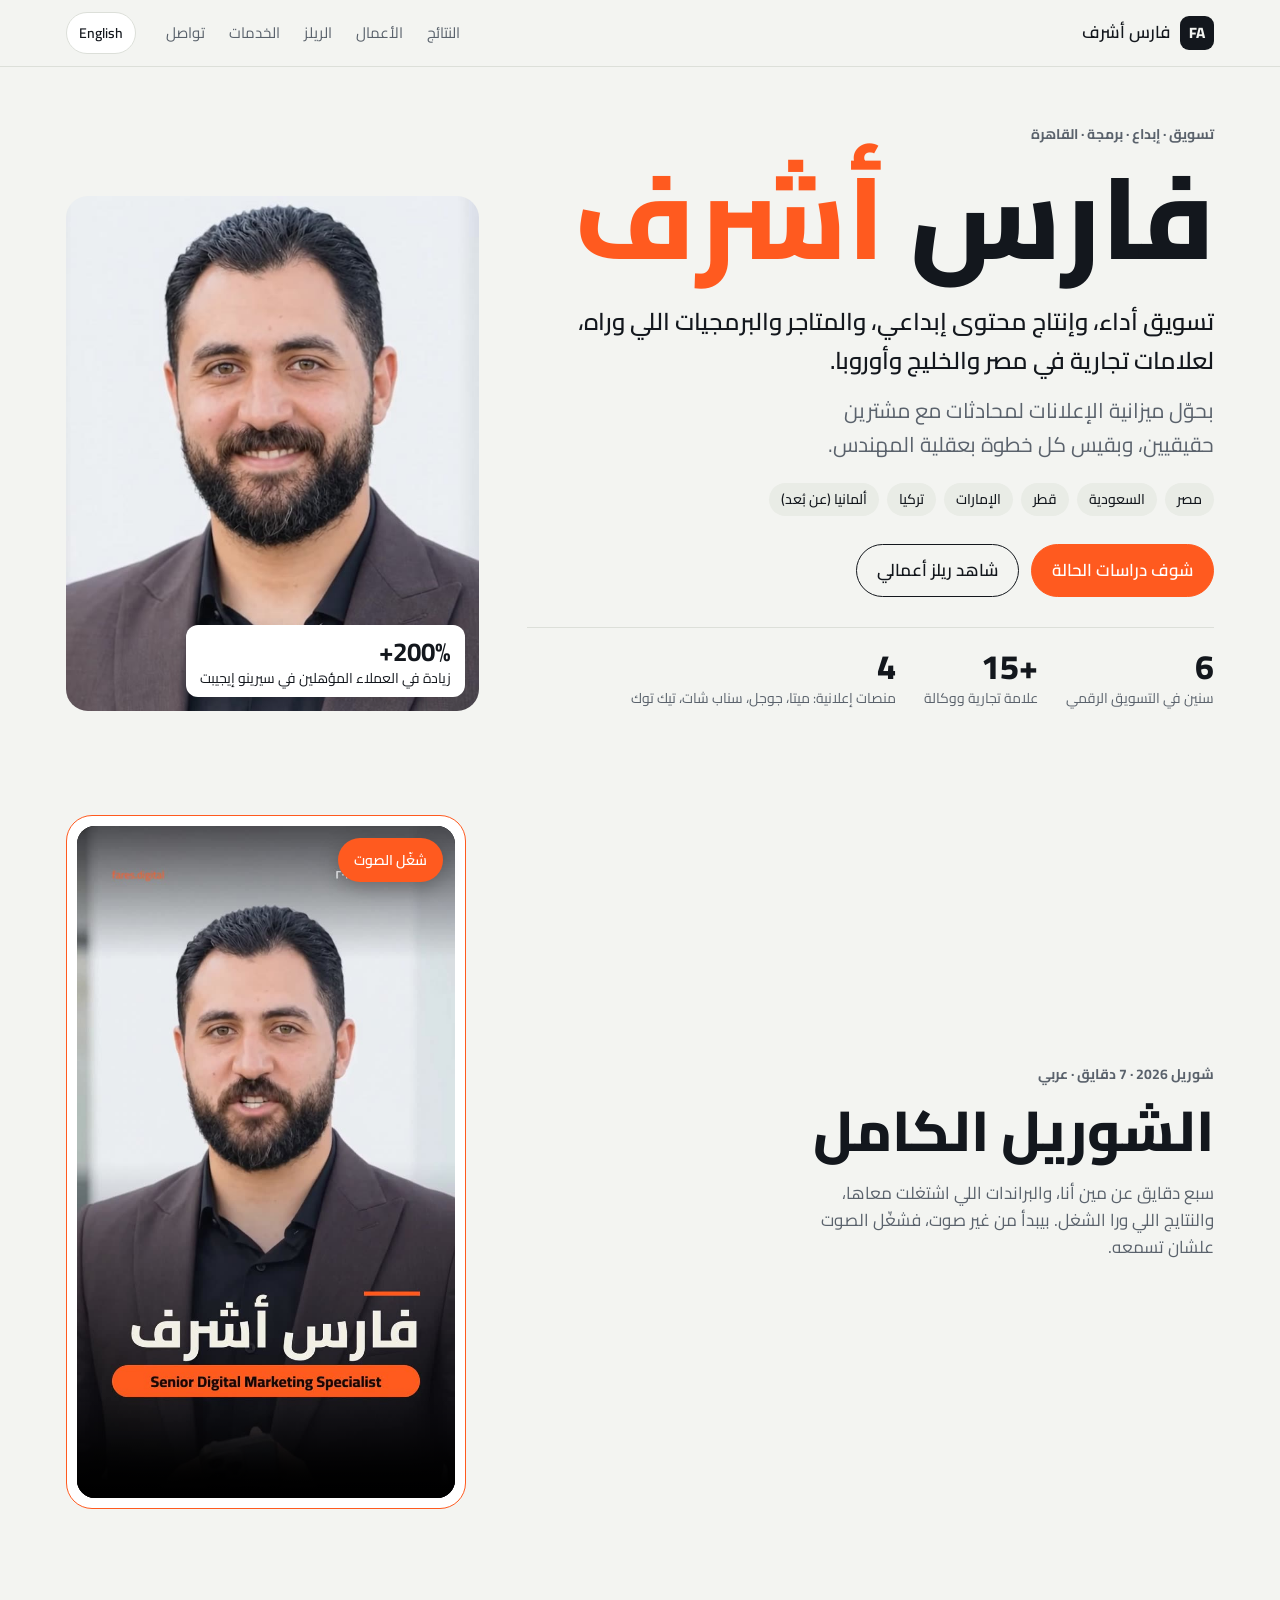
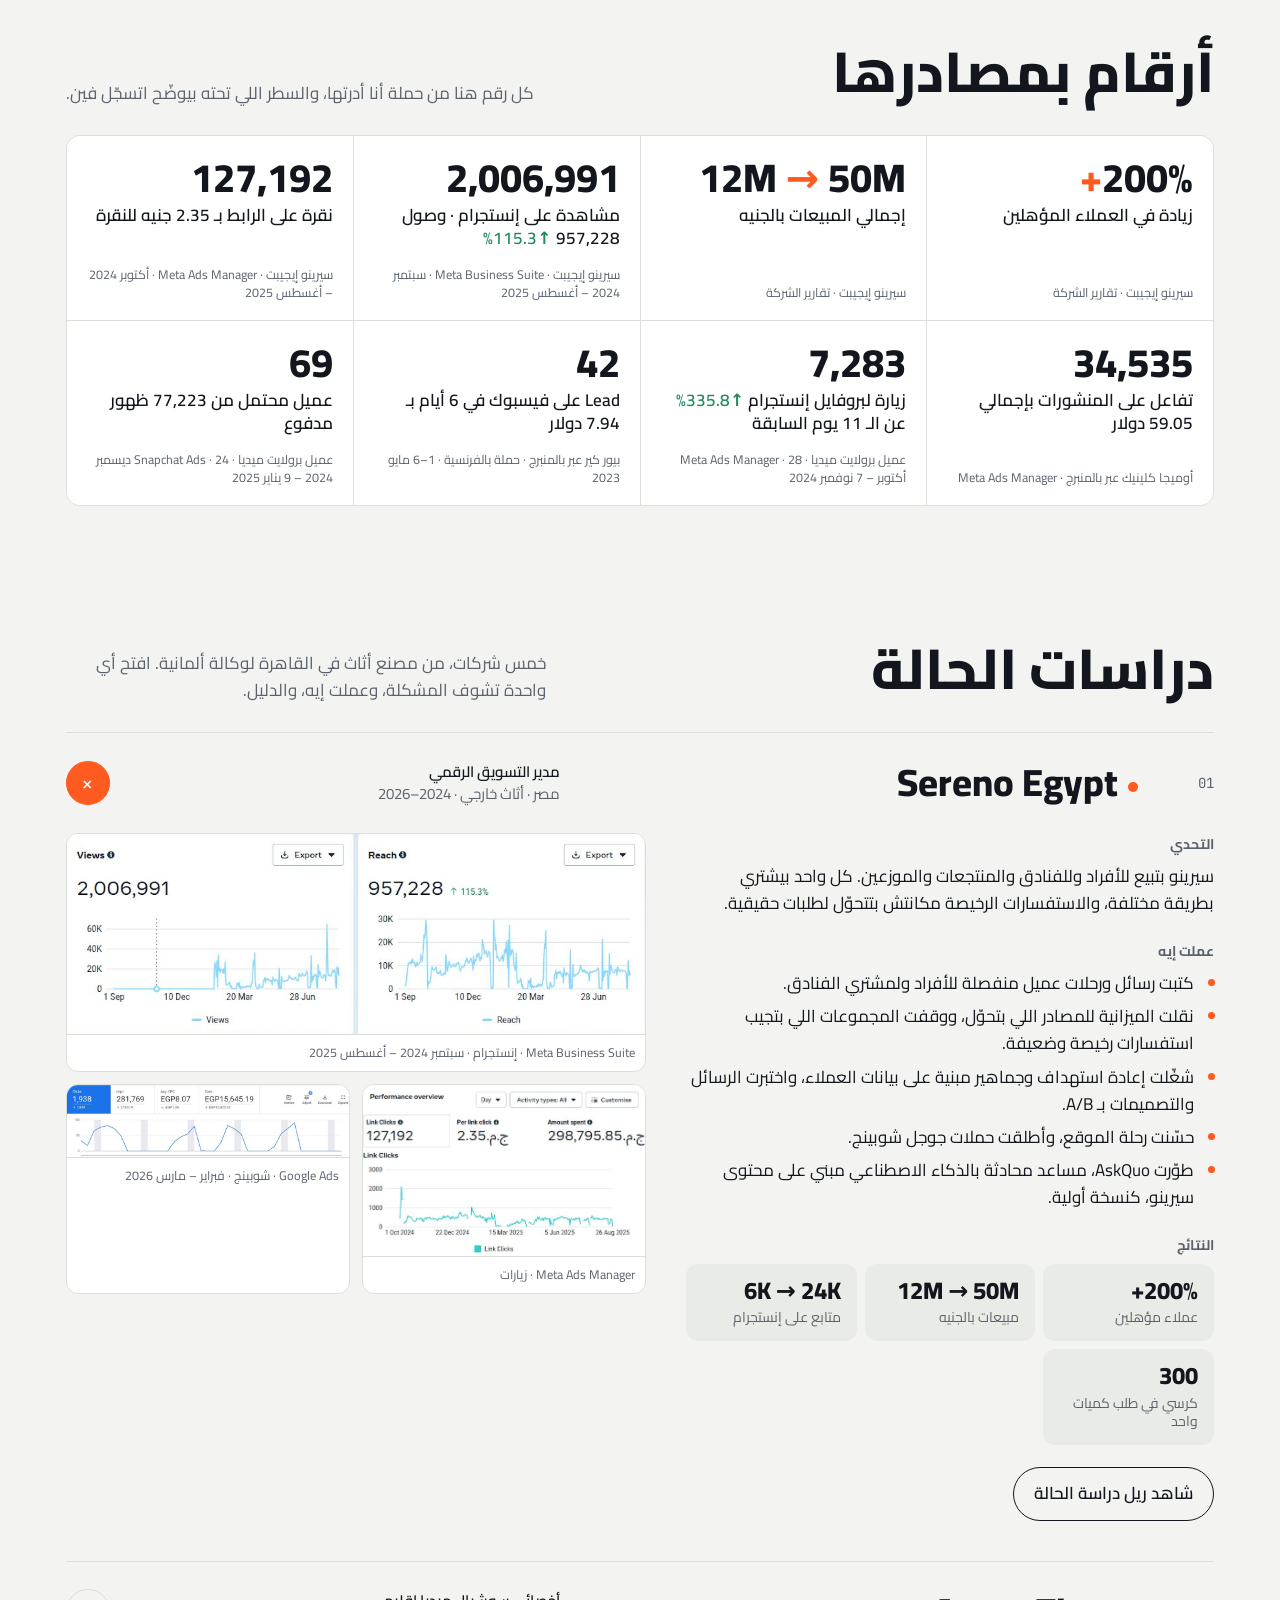
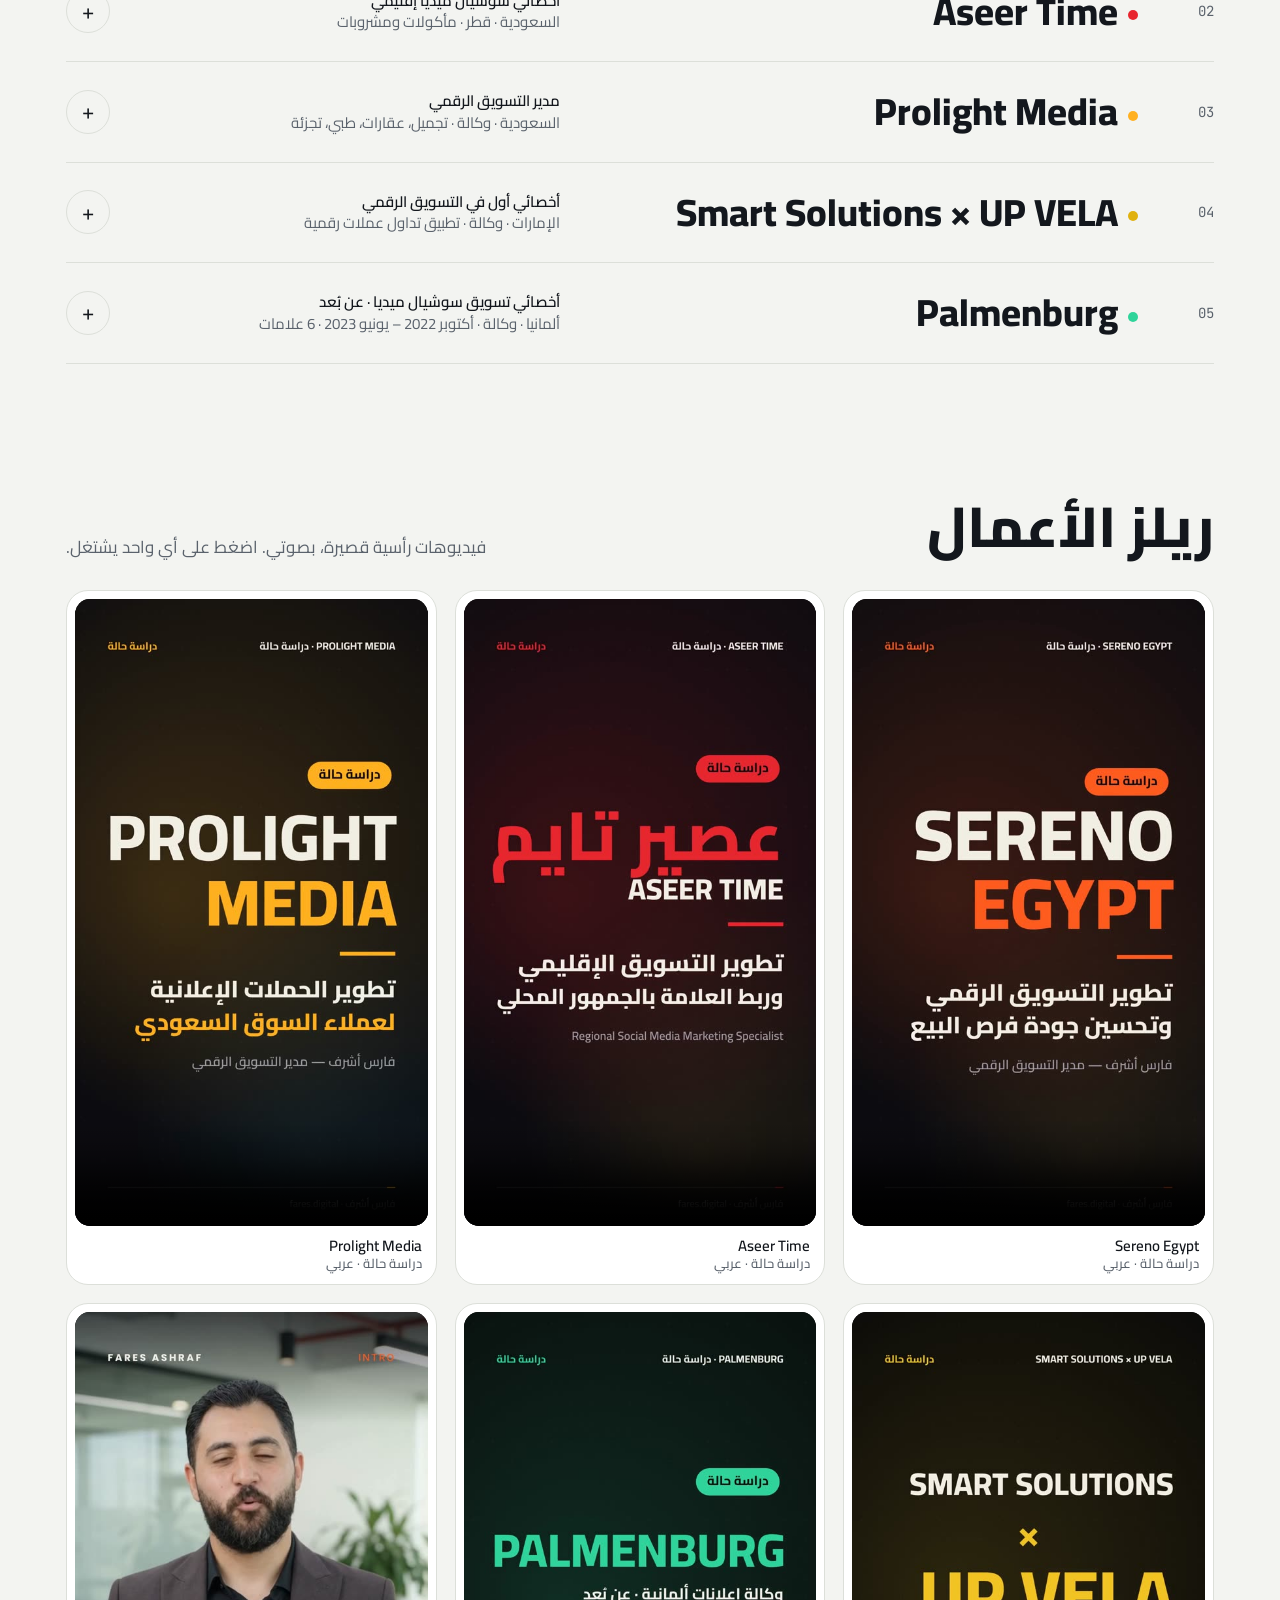
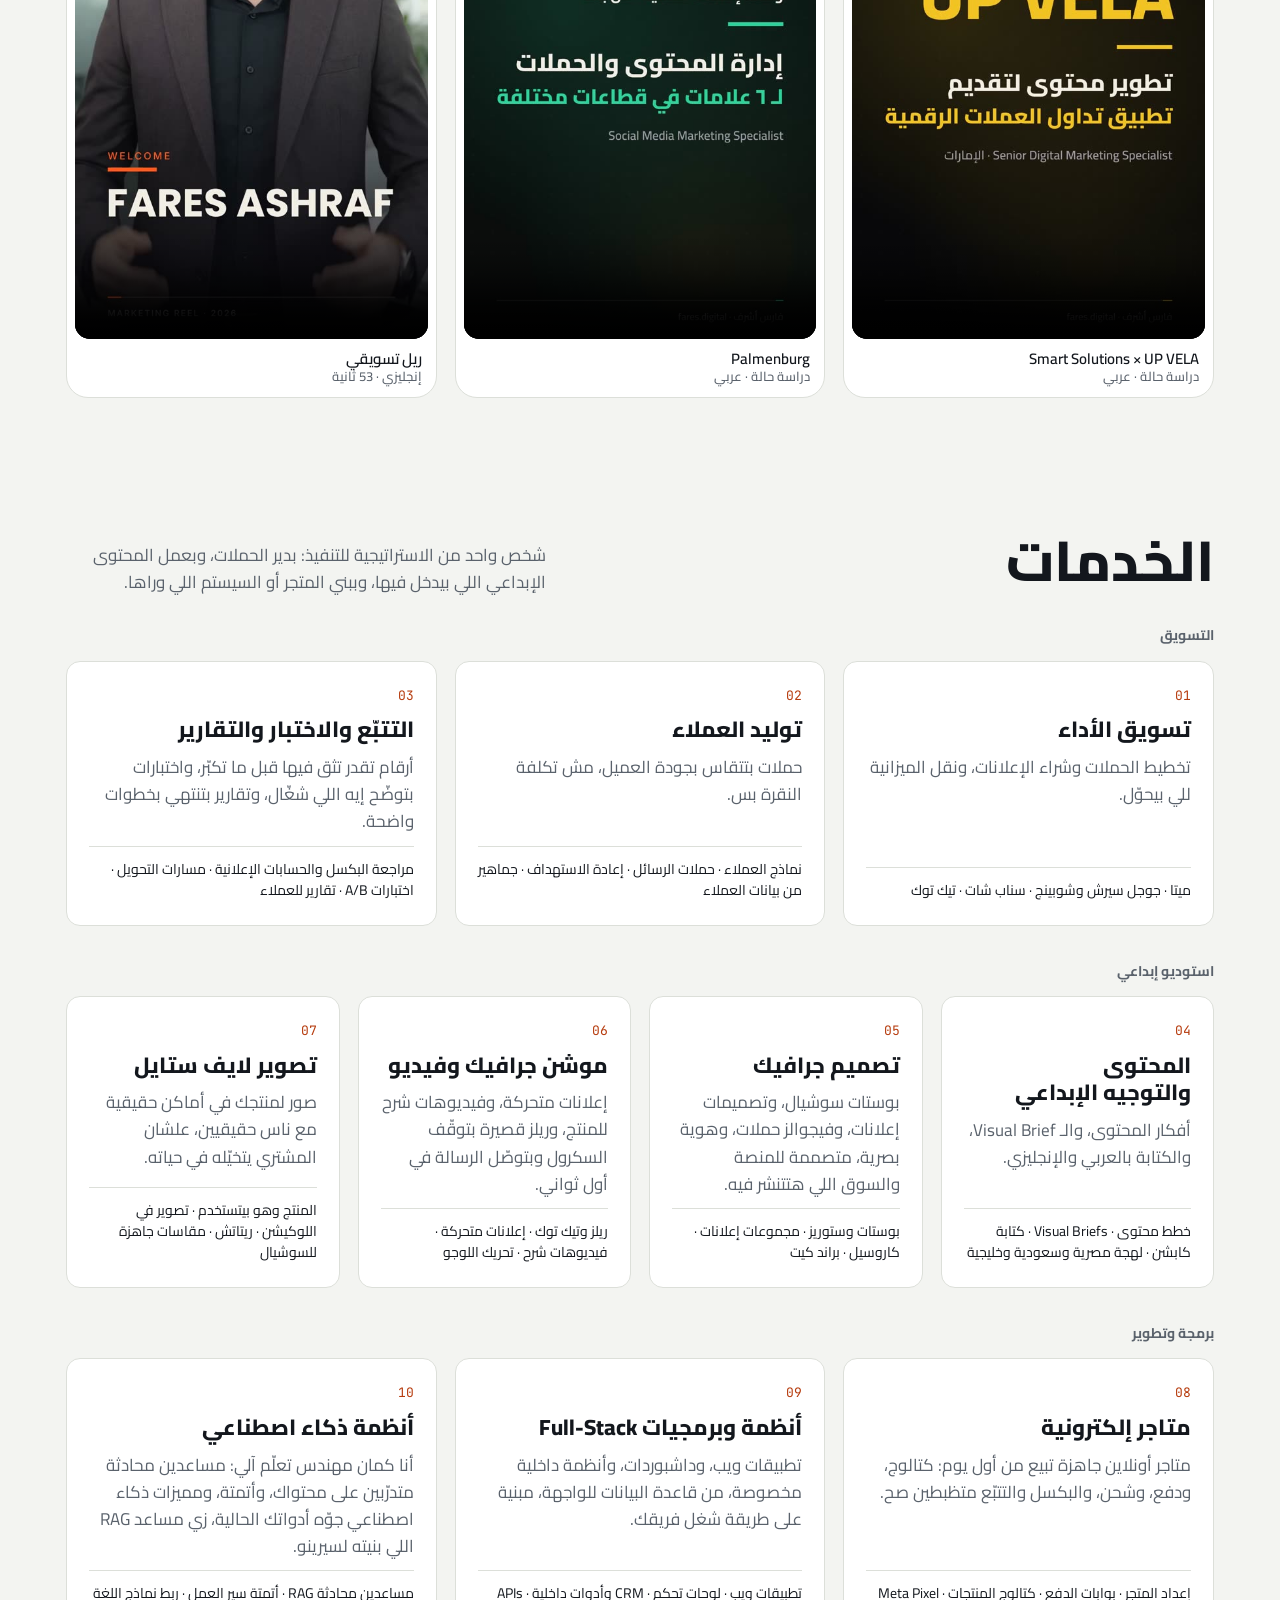
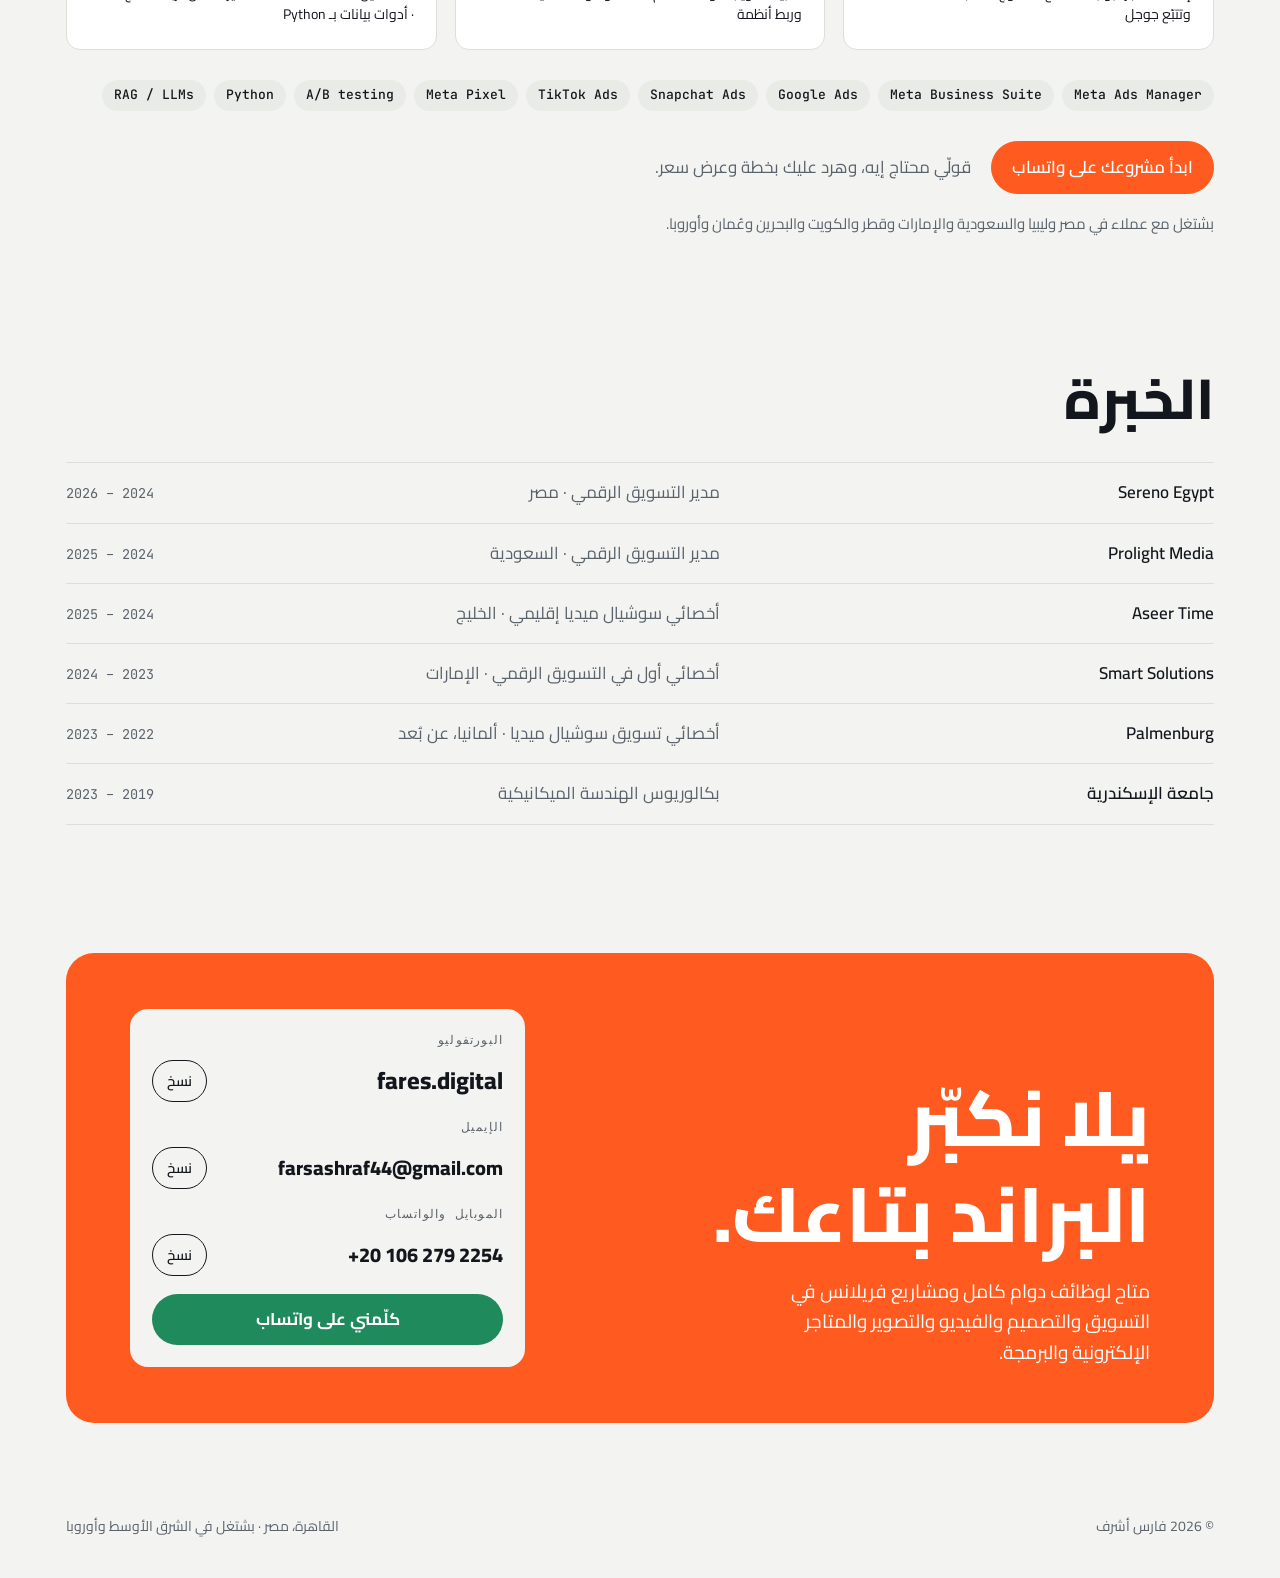
==== ar/index.html @ 6f7f7e9f "Add static Arabic page and SEO for Egypt, Libya and the Gulf The Arabic text was only swapped in by " ====
<!doctype html>
<!-- Generated by tools/build_ar.py from index.html and tools/ar.json. Edit those, then rebuild. -->
<html lang="ar" dir="rtl">
<head>
<meta charset="utf-8">
<meta name="viewport" content="width=device-width, initial-scale=1, viewport-fit=cover">
<title>فارس أشرف · تسويق رقمي وتصميم وبرمجة | مصر والسعودية والخليج</title>
<meta name="description" content="فارس أشرف، خبير تسويق رقمي من القاهرة: إدارة إعلانات ميتا وجوجل وسناب شات وتيك توك، وتصميم جرافيك، وموشن جرافيك، وتصوير منتجات، ومتاجر إلكترونية، وبرمجيات وأنظمة ذكاء اصطناعي في مصر وليبيا والسعودية والإمارات وقطر والكويت.">
<meta name="author" content="Fares Ashraf">
<meta name="robots" content="index, follow, max-image-preview:large">
<link rel="canonical" href="https://fares.digital/ar/">
<link rel="alternate" hreflang="en" href="https://fares.digital/">
<link rel="alternate" hreflang="ar" href="https://fares.digital/ar/">
<link rel="alternate" hreflang="x-default" href="https://fares.digital/">
<link rel="icon" href="../assets/favicon.svg" type="image/svg+xml">
<meta property="og:type" content="website">
<meta property="og:site_name" content="Fares Ashraf">
<meta property="og:locale" content="ar_AR">
<meta property="og:locale:alternate" content="en_US">
<meta property="og:url" content="https://fares.digital/ar/">
<meta property="og:title" content="فارس أشرف · تسويق رقمي وتصميم وبرمجة">
<meta property="og:description" content="تسويق أداء، وتصميم، وفيديو، وتصوير، ومتاجر إلكترونية، وبرمجيات وذكاء اصطناعي لعلامات تجارية في مصر وليبيا والخليج. دراسات حالة، ونتائج بمصادرها، وشوريل.">
<meta property="og:image" content="https://fares.digital/assets/img/og-image.jpg">
<meta property="og:image:width" content="1200">
<meta property="og:image:height" content="630">
<meta property="og:image:alt" content="فارس أشرف · تسويق رقمي وتصميم وبرمجة">
<meta name="twitter:card" content="summary_large_image">
<script type="application/ld+json">
{
 "@context": "https://schema.org",
 "@graph": [
  {
   "@type": "Person",
   "@id": "https://fares.digital/#person",
   "name": "Fares Ashraf",
   "alternateName": "فارس أشرف",
   "jobTitle": "Digital Marketing Specialist, Designer and Developer",
   "url": "https://fares.digital/",
   "image": "https://fares.digital/assets/img/portrait.jpg",
   "email": "mailto:farsashraf44@gmail.com",
   "telephone": "+201062792254",
   "address": {
    "@type": "PostalAddress",
    "addressLocality": "Cairo",
    "addressCountry": "EG"
   },
   "alumniOf": {
    "@type": "CollegeOrUniversity",
    "name": "Alexandria University"
   },
   "knowsLanguage": [
    "ar",
    "en"
   ],
   "knowsAbout": [
    "Performance marketing",
    "Lead generation",
    "Meta Ads",
    "Google Ads",
    "Snapchat Ads",
    "TikTok Ads",
    "Social media marketing",
    "Graphic design",
    "Motion graphics",
    "Lifestyle photography",
    "E-commerce",
    "Full-stack development",
    "AI systems",
    "RAG"
   ]
  },
  {
   "@type": "ProfessionalService",
   "@id": "https://fares.digital/#service",
   "name": "Fares Ashraf · Digital Marketing, Design and Software",
   "url": "https://fares.digital/",
   "image": "https://fares.digital/assets/img/og-image.jpg",
   "founder": {
    "@id": "https://fares.digital/#person"
   },
   "email": "farsashraf44@gmail.com",
   "telephone": "+201062792254",
   "address": {
    "@type": "PostalAddress",
    "addressLocality": "Cairo",
    "addressCountry": "EG"
   },
   "areaServed": [
    {
     "@type": "Country",
     "name": "Egypt"
    },
    {
     "@type": "Country",
     "name": "Libya"
    },
    {
     "@type": "Country",
     "name": "Saudi Arabia"
    },
    {
     "@type": "Country",
     "name": "United Arab Emirates"
    },
    {
     "@type": "Country",
     "name": "Qatar"
    },
    {
     "@type": "Country",
     "name": "Kuwait"
    },
    {
     "@type": "Country",
     "name": "Bahrain"
    },
    {
     "@type": "Country",
     "name": "Oman"
    },
    {
     "@type": "Country",
     "name": "Iraq"
    },
    {
     "@type": "Country",
     "name": "Jordan"
    }
   ],
   "availableLanguage": [
    "Arabic",
    "English"
   ],
   "hasOfferCatalog": {
    "@type": "OfferCatalog",
    "name": "Services",
    "itemListElement": [
     {
      "@type": "Offer",
      "itemOffered": {
       "@type": "Service",
       "name": "Performance marketing and media buying"
      }
     },
     {
      "@type": "Offer",
      "itemOffered": {
       "@type": "Service",
       "name": "Lead generation"
      }
     },
     {
      "@type": "Offer",
      "itemOffered": {
       "@type": "Service",
       "name": "Tracking, testing and reporting"
      }
     },
     {
      "@type": "Offer",
      "itemOffered": {
       "@type": "Service",
       "name": "Content and creative direction"
      }
     },
     {
      "@type": "Offer",
      "itemOffered": {
       "@type": "Service",
       "name": "Graphic design"
      }
     },
     {
      "@type": "Offer",
      "itemOffered": {
       "@type": "Service",
       "name": "Motion graphics and video"
      }
     },
     {
      "@type": "Offer",
      "itemOffered": {
       "@type": "Service",
       "name": "Lifestyle photography"
      }
     },
     {
      "@type": "Offer",
      "itemOffered": {
       "@type": "Service",
       "name": "E-commerce stores"
      }
     },
     {
      "@type": "Offer",
      "itemOffered": {
       "@type": "Service",
       "name": "Systems and full-stack software"
      }
     },
     {
      "@type": "Offer",
      "itemOffered": {
       "@type": "Service",
       "name": "AI systems"
      }
     }
    ]
   }
  }
 ]
}
</script>
<meta name="theme-color" content="#F3F4F1" media="(prefers-color-scheme: light)">
<meta name="theme-color" content="#0F1215" media="(prefers-color-scheme: dark)">
<link rel="preconnect" href="https://fonts.googleapis.com">
<link rel="preconnect" href="https://fonts.gstatic.com" crossorigin>
<link rel="stylesheet" href="https://fonts.googleapis.com/css2?family=Bricolage+Grotesque:opsz,wght@12..96,600;12..96,800&family=Instrument+Sans:wght@400;500;600&family=JetBrains+Mono:wght@500&family=Cairo:wght@500;700;800&display=swap">
<style>
:root{padding-top:env(safe-area-inset-top,0px);padding-bottom:env(safe-area-inset-bottom,0px)}
body{margin:0} img{max-width:100%} [hidden]{display:none!important}
</style>
<style>
/* Layout: an ad-manager ledger — every result is a KPI tile with its source line; case studies are campaign rows you open. */
:root{
  --paper:#F3F4F1; --card:#FFFFFF; --ink:#13171D; --muted:#5A626C; --line:#DCDFD9;
  --accent:#FF5A1F; --accent-ink:#B63B0D; --on-accent:#FFFFFF; --good:#1F8A5B; --chip:#E9ECE6;
  --display:"Bricolage Grotesque","Cairo",ui-sans-serif,system-ui,sans-serif;
  --body:"Instrument Sans","Cairo",ui-sans-serif,system-ui,sans-serif;
  --mono:"JetBrains Mono",ui-monospace,SFMono-Regular,Menlo,monospace;
  --r:14px; --max:1180px;
}
@media (prefers-color-scheme: dark){:root:not([data-theme="light"]){
  --paper:#0F1215; --card:#161A1F; --ink:#ECEDE9; --muted:#9AA2AB; --line:#262B32;
  --accent:#FF6A33; --accent-ink:#FF8D61; --on-accent:#140A05; --good:#4CC28E; --chip:#1E232A; color-scheme:dark}}
:root[data-theme="dark"]{
  --paper:#0F1215; --card:#161A1F; --ink:#ECEDE9; --muted:#9AA2AB; --line:#262B32;
  --accent:#FF6A33; --accent-ink:#FF8D61; --on-accent:#140A05; --good:#4CC28E; --chip:#1E232A; color-scheme:dark}
html[lang="ar"]{--display:"Cairo",ui-sans-serif,system-ui,sans-serif;--body:"Cairo",ui-sans-serif,system-ui,sans-serif}

*{box-sizing:border-box}
html{scroll-behavior:smooth}
@media (prefers-reduced-motion: reduce){html{scroll-behavior:auto}*{animation:none!important;transition:none!important}}
body{background:var(--paper);color:var(--ink);font-family:var(--body);font-size:17px;line-height:1.6;-webkit-font-smoothing:antialiased}
body::before{content:"";position:fixed;inset:0 0 auto;height:env(safe-area-inset-top,0px);z-index:10;background:var(--paper)}
a{color:inherit}
:focus-visible{outline:3px solid var(--accent);outline-offset:3px;border-radius:6px}
.wrap{max-width:var(--max);margin:0 auto;padding-left:max(16px,env(safe-area-inset-left,0px));padding-right:max(16px,env(safe-area-inset-right,0px))}
h1,h2,h3{font-family:var(--display);line-height:1.05;text-wrap:balance;margin:0;letter-spacing:-.02em}
html[lang="ar"] h1,html[lang="ar"] h2,html[lang="ar"] h3{letter-spacing:0;line-height:1.25}
p{margin:0}
.eyebrow{font-family:var(--mono);font-size:12.5px;letter-spacing:.12em;text-transform:uppercase;color:var(--muted)}
html[lang="ar"] .eyebrow{font-family:var(--body);letter-spacing:0;font-size:14px;font-weight:700}
.mono{font-family:var(--mono);font-variant-numeric:tabular-nums}

/* header */
header{position:sticky;top:env(safe-area-inset-top,0px);z-index:20;background:color-mix(in oklab,var(--paper) 88%,transparent);backdrop-filter:blur(10px);border-bottom:1px solid var(--line)}
.bar{display:flex;align-items:center;gap:20px;padding-block:12px}
.mark{display:flex;align-items:center;gap:10px;text-decoration:none;font-weight:600}
.mark b{display:grid;place-items:center;width:34px;height:34px;border-radius:9px;background:var(--ink);color:var(--paper);font-family:var(--display);font-weight:800;font-size:15px}
nav{display:flex;gap:4px;margin-inline-start:auto;flex-wrap:wrap}
nav a{text-decoration:none;font-size:15px;padding:6px 10px;border-radius:8px;color:var(--muted)}
nav a:hover{color:var(--ink);background:var(--chip)}
.lang{border:1px solid var(--line);background:var(--card);color:var(--ink);font:600 14px var(--body);padding:7px 12px;border-radius:999px;cursor:pointer;text-decoration:none}
.lang:hover{border-color:var(--ink)}
@media (max-width:760px){nav{display:none}.lang{margin-inline-start:auto}}

/* hero */
.hero{display:grid;grid-template-columns:1.25fr .75fr;gap:48px;align-items:end;padding-block:56px 40px}
.hero h1{font-size:clamp(56px,9vw,124px);font-weight:800}
.hero h1 span{color:var(--accent)}
.role{font-size:clamp(19px,2.2vw,24px);font-weight:600;margin-top:14px}
.thesis{font-size:clamp(18px,1.8vw,21px);color:var(--muted);max-width:34ch;margin-top:14px}
.markets{display:flex;flex-wrap:wrap;gap:8px;margin-top:22px}
.chip{background:var(--chip);border-radius:999px;padding:5px 12px;font-size:14px;font-weight:500}
.ctas{display:flex;flex-wrap:wrap;gap:12px;margin-top:28px}
.btn{display:inline-flex;align-items:center;gap:8px;text-decoration:none;font-weight:600;padding:12px 20px;border-radius:999px;border:1.5px solid var(--ink)}
.btn.primary{background:var(--accent);border-color:var(--accent);color:var(--on-accent)}
.btn:hover{transform:translateY(-1px)}
.portrait{position:relative;border-radius:22px;overflow:hidden;aspect-ratio:4/5;max-width:100%;background:var(--chip)}
.portrait img{width:100%;height:100%;object-fit:cover;display:block}
.portrait .tag{position:absolute;inset-inline-start:14px;bottom:14px;background:var(--card);color:var(--ink);border-radius:12px;padding:10px 14px;font-size:14px;line-height:1.3;box-shadow:0 6px 24px rgba(0,0,0,.12)}
.portrait .tag strong{display:block;font-family:var(--display);font-size:26px}
.facts{display:flex;flex-wrap:wrap;gap:28px;margin-top:30px;padding-top:22px;border-top:1px solid var(--line)}
.facts div{min-width:0}
.facts strong{display:block;font-family:var(--display);font-size:34px;font-weight:800;line-height:1}
.facts span{font-size:14px;color:var(--muted)}
@media (max-width:860px){.hero{grid-template-columns:1fr;gap:28px;padding-block:32px}.portrait{max-width:420px}}

/* sections */
section{padding-block:64px}
.sec-head{display:flex;flex-wrap:wrap;align-items:end;justify-content:space-between;gap:12px 24px;margin-bottom:28px}
.sec-head h2{font-size:clamp(34px,4.6vw,56px);font-weight:800}
.sec-head p{color:var(--muted);max-width:48ch}

/* ledger */
.ledger{display:grid;grid-template-columns:repeat(4,minmax(0,1fr));gap:1px;background:var(--line);border:1px solid var(--line);border-radius:var(--r);overflow:hidden}
.kpi{background:var(--card);padding:22px 20px 18px;display:flex;flex-direction:column;gap:6px;min-width:0}
.kpi .v{font-family:var(--display);font-weight:800;font-size:clamp(30px,3.2vw,40px);line-height:1;font-variant-numeric:tabular-nums}
.kpi .v em{font-style:normal;color:var(--accent)}
.kpi .l{font-weight:600;line-height:1.35}
.kpi .s{margin-top:auto;padding-top:10px;font-family:var(--mono);font-size:11.5px;color:var(--muted);line-height:1.45}
html[lang="ar"] .kpi .s{font-family:var(--body);font-size:12.5px}
.kpi .up{color:var(--good);font-weight:600}
@media (max-width:980px){.ledger{grid-template-columns:repeat(2,minmax(0,1fr))}}
@media (max-width:420px){.ledger{grid-template-columns:1fr}}

/* work */
.case{border-top:1px solid var(--line)}
.case:last-child{border-bottom:1px solid var(--line)}
.case summary{list-style:none;cursor:pointer;display:grid;grid-template-columns:56px minmax(0,1.3fr) minmax(0,1fr) auto;gap:20px;align-items:center;padding-block:26px}
.case summary::-webkit-details-marker{display:none}
.case .no{font-family:var(--mono);color:var(--muted);font-size:14px}
.case h3{font-size:clamp(26px,3vw,38px);font-weight:800}
.case .meta{color:var(--muted);font-size:15px;line-height:1.45}
.case .meta b{color:var(--ink);font-weight:600;display:block}
.case .open{width:44px;height:44px;border-radius:50%;border:1.5px solid var(--line);display:grid;place-items:center;font-size:22px;transition:transform .25s,background .2s}
.case[open] .open{transform:rotate(45deg);background:var(--accent);border-color:var(--accent);color:var(--on-accent)}
.case summary:hover .open{border-color:var(--ink)}
.case .dot{display:inline-block;width:10px;height:10px;border-radius:50%;margin-inline-end:10px;vertical-align:middle}
@media (max-width:760px){.case summary{grid-template-columns:minmax(0,1fr) auto;gap:8px 14px}.case .no{display:none}.case .meta{grid-column:1/2}}
.body{display:grid;grid-template-columns:minmax(0,1fr) minmax(0,1.1fr);gap:40px;padding-bottom:40px}
.body h4{font-family:var(--mono);font-weight:500;font-size:12.5px;letter-spacing:.12em;text-transform:uppercase;color:var(--muted);margin:22px 0 8px}
html[lang="ar"] .body h4{font-family:var(--body);letter-spacing:0;font-size:14px;font-weight:700}
.body h4:first-child{margin-top:0}
.body ul{margin:0;padding-inline-start:20px;display:grid;gap:6px}
.body li::marker{color:var(--accent)}
.res{display:grid;grid-template-columns:repeat(auto-fill,minmax(160px,1fr));gap:8px}
.res>span{background:var(--chip);border-radius:12px;padding:14px 16px;display:flex;flex-direction:column;gap:4px;min-width:0}
.res strong{font-family:var(--display);font-weight:800;font-size:24px;line-height:1.1;font-variant-numeric:tabular-nums}
.res strong+span{font-size:14px;line-height:1.35;color:var(--muted)}
.gallery{display:grid;grid-template-columns:repeat(2,minmax(0,1fr));gap:12px;align-content:start}
.gallery figure{margin:0;background:var(--card);border:1px solid var(--line);border-radius:12px;overflow:hidden}
.gallery figure.wide{grid-column:1/-1}
.gallery img{display:block;width:100%;height:auto}
.gallery figcaption{font-family:var(--mono);font-size:11.5px;color:var(--muted);padding:8px 10px;border-top:1px solid var(--line)}
html[lang="ar"] .gallery figcaption{font-family:var(--body);font-size:12.5px}
.reelbtn{margin-top:22px}
@media (max-width:860px){.body{grid-template-columns:1fr;gap:24px}}

/* showreel */
.showreel{display:grid;grid-template-columns:minmax(0,1fr) minmax(0,400px);gap:48px;align-items:center}
.showreel h2{font-size:clamp(34px,4.6vw,56px);font-weight:800;margin-top:10px}
.showreel p.lead{color:var(--muted);max-width:42ch;margin-top:14px}
.sr-frame{position:relative;background:var(--card);border:1.5px solid var(--accent);border-radius:26px;padding:10px;min-width:0;width:min(100%,calc((100svh - 120px) * 9 / 16));justify-self:end}
.sr-frame video{width:100%;aspect-ratio:9/16;border-radius:18px;background:#000;display:block}
.sound{position:absolute;top:22px;inset-inline-start:22px;border:0;background:var(--accent);color:var(--on-accent);font:600 14px var(--body);padding:9px 16px;border-radius:999px;cursor:pointer;box-shadow:0 6px 20px rgba(0,0,0,.25)}
.sound:hover{filter:brightness(1.08)}
@media (max-width:860px){.showreel{grid-template-columns:1fr;gap:24px}.sr-frame{justify-self:start}}

/* reels */
.reels{display:grid;grid-template-columns:repeat(3,minmax(0,1fr));gap:18px;align-items:start}
.phone{background:var(--card);border:1px solid var(--line);border-radius:22px;padding:8px;min-width:0}
.phone video{width:100%;aspect-ratio:9/16;max-width:100%;border-radius:15px;background:#000;display:block}
.phone p{font-weight:600;font-size:15px;padding:10px 6px 4px;line-height:1.3}
.phone small{display:block;color:var(--muted);font-weight:500;font-size:13px}
@media (max-width:760px){.reels{grid-template-columns:repeat(2,minmax(0,1fr))}}

/* services */
.svc-group+.svc-group{margin-top:34px}
.svc-group>.eyebrow{margin-bottom:14px}
.svcs{display:grid;grid-template-columns:repeat(3,minmax(0,1fr));gap:18px}
.svcs.four{grid-template-columns:repeat(4,minmax(0,1fr))}
.svc{background:var(--card);border:1px solid var(--line);border-radius:var(--r);padding:24px 22px;display:flex;flex-direction:column;gap:10px;min-width:0}
.svc .no{font-family:var(--mono);font-size:13px;color:var(--accent-ink)}
.svc h3{font-size:22px;font-weight:800}
.svc p{color:var(--muted)}
.svc .incl{margin-top:auto;padding-top:12px;border-top:1px solid var(--line);font-size:14px;color:var(--ink);line-height:1.5}
.svc-cta{display:flex;flex-wrap:wrap;align-items:center;gap:12px 20px;margin-top:30px}
.svc-cta p{color:var(--muted)}
.svc-where{margin-top:18px;font-size:15px;color:var(--muted)}
@media (max-width:1040px){.svcs.four{grid-template-columns:repeat(2,minmax(0,1fr))}}
@media (max-width:860px){.svcs{grid-template-columns:repeat(2,minmax(0,1fr))}.svcs:not(.four) .svc:last-child{grid-column:1/-1}}
@media (max-width:520px){.svcs,.svcs.four{grid-template-columns:1fr}}

.tools{display:flex;flex-wrap:wrap;gap:8px;margin-top:30px}
.tools .chip{font-family:var(--mono);font-size:13px}

/* experience */
.xp{display:grid;gap:0;border-top:1px solid var(--line)}
.xp div{display:grid;grid-template-columns:minmax(0,1.2fr) minmax(0,1fr) minmax(0,.6fr);gap:16px;padding-block:16px;border-bottom:1px solid var(--line);align-items:baseline}
.xp b{font-weight:600}
.xp span{color:var(--muted)}
.xp .when{font-family:var(--mono);font-size:13.5px;text-align:end;color:var(--muted)}
@media (max-width:640px){.xp div{grid-template-columns:1fr;gap:2px}.xp .when{text-align:start}}

/* contact */
.contact{background:var(--accent);color:var(--on-accent);border-radius:28px;padding-block:56px;padding-inline:clamp(24px,5vw,64px);display:grid;grid-template-columns:1.2fr .8fr;gap:32px;align-items:end}
.contact h2{font-size:clamp(40px,6vw,84px);font-weight:800}
.contact p{font-size:19px;margin-top:14px;max-width:38ch}
.contact .card{background:var(--paper);color:var(--ink);border-radius:18px;padding:22px;display:grid;gap:10px}
.contact .card .row{display:flex;align-items:center;justify-content:space-between;gap:12px;flex-wrap:wrap}
.contact .card .k{font-family:var(--mono);font-size:12px;letter-spacing:.1em;text-transform:uppercase;color:var(--muted)}
.contact .card .val{font-family:var(--display);font-size:24px;font-weight:800;word-break:break-all}
.contact .card .val.sm{font-size:20px}
.contact .card .k:not(:first-child){margin-top:6px}
.wa{margin-top:8px;display:block;text-align:center;text-decoration:none;font-weight:700;padding:12px 16px;border-radius:999px;background:#1F8A5B;color:#FFFFFF}
.wa:hover{filter:brightness(1.08)}
.copy{border:1.5px solid var(--ink);background:transparent;color:var(--ink);font:600 14px var(--body);padding:7px 14px;border-radius:999px;cursor:pointer}
@media (max-width:860px){.contact{grid-template-columns:1fr}}
html[lang="ar"] .kpi .v,html[lang="ar"] .res strong,html[lang="ar"] .facts strong,html[lang="ar"] .portrait .tag strong{direction:ltr;text-align:right;unicode-bidi:isolate}
footer{padding-block:28px 40px;color:var(--muted);font-size:14px;display:flex;justify-content:space-between;flex-wrap:wrap;gap:8px}
</style>
</head>
<body>

<header>
  <div class="wrap bar">
    <a class="mark" href="#top"><b>FA</b><span data-i18n="brand">فارس أشرف</span></a>
    <nav aria-label="Sections">
      <a href="#results" data-i18n="nav1">النتائج</a>
      <a href="#work" data-i18n="nav2">الأعمال</a>
      <a href="#reels" data-i18n="nav3">الريلز</a>
      <a href="#services" data-i18n="nav6">الخدمات</a>
      <a href="#contact" data-i18n="nav5">تواصل</a>
    </nav>
    <a class="lang" id="lang" href="../" hreflang="en" lang="en">English</a>
  </div>
</header>

<main id="top">
  <div class="wrap hero">
    <div>
      <p class="eyebrow" data-i18n="eyebrow">تسويق · إبداع · برمجة · القاهرة</p>
      <h1 data-i18n="name">فارس <span>أشرف</span></h1>
      <p class="role" data-i18n="role">تسويق أداء، وإنتاج محتوى إبداعي، والمتاجر والبرمجيات اللي وراه، لعلامات تجارية في مصر والخليج وأوروبا.</p>
      <p class="thesis" data-i18n="thesis">بحوّل ميزانية الإعلانات لمحادثات مع مشترين حقيقيين، وبقيس كل خطوة بعقلية المهندس.</p>
      <div class="markets" aria-label="Markets">
        <span class="chip" data-i18n="m1">مصر</span><span class="chip" data-i18n="m2">السعودية</span><span class="chip" data-i18n="m3">قطر</span>
        <span class="chip" data-i18n="m4">الإمارات</span><span class="chip" data-i18n="m5">تركيا</span><span class="chip" data-i18n="m6">ألمانيا (عن بُعد)</span>
      </div>
      <div class="ctas">
        <a class="btn primary" href="#work" data-i18n="cta1">شوف دراسات الحالة</a>
        <a class="btn" href="#reels" data-i18n="cta2">شاهد ريلز أعمالي</a>
      </div>
      <div class="facts">
        <div><strong>6</strong><span data-i18n="f1">سنين في التسويق الرقمي</span></div>
        <div><strong>15+</strong><span data-i18n="f2">علامة تجارية ووكالة</span></div>
        <div><strong>4</strong><span data-i18n="f3">منصات إعلانية: ميتا، جوجل، سناب شات، تيك توك</span></div>
      </div>
    </div>
    <div class="portrait">
      <img src="../assets/img/portrait.jpg" alt="صورة فارس أشرف، خبير تسويق رقمي في القاهرة" width="640" height="800" fetchpriority="high">
      <div class="tag"><strong>+200%</strong><span data-i18n="tag">زيادة في العملاء المؤهلين في سيرينو إيجيبت</span></div>
    </div>
  </div>

  <section id="showreel">
    <div class="wrap showreel">
      <div>
        <p class="eyebrow" data-i18n="sr_e">شوريل 2026 · 7 دقايق · عربي</p>
        <h2 data-i18n="sr_h">الشوريل الكامل</h2>
        <p class="lead" data-i18n="sr_p">سبع دقايق عن مين أنا، والبراندات اللي اشتغلت معاها، والنتايج اللي ورا الشغل. بيبدأ من غير صوت، فشغّل الصوت علشان تسمعه.</p>
      </div>
      <div class="sr-frame">
        <video id="srv" controls muted playsinline preload="metadata" poster="../assets/img/poster-Fares_Ashraf_Full_Showreel_AR.jpg" src="../assets/video/Fares_Ashraf_Full_Showreel_AR.mp4"></video>
        <button class="sound" id="sound" type="button" data-i18n="sr_snd">شغّل الصوت</button>
      </div>
    </div>
  </section>

  <section id="results">
    <div class="wrap">
      <div class="sec-head">
        <h2 data-i18n="r_h">أرقام بمصادرها</h2>
        <p data-i18n="r_p">كل رقم هنا من حملة أنا أدرتها، والسطر اللي تحته بيوضّح اتسجّل فين.</p>
      </div>
      <div class="ledger">
        <div class="kpi"><div class="v"><em>+</em>200%</div><div class="l" data-i18n="k1">زيادة في العملاء المؤهلين</div><div class="s" data-i18n="k1s">سيرينو إيجيبت · تقارير الشركة</div></div>
        <div class="kpi"><div class="v">12M <em>→</em> 50M</div><div class="l" data-i18n="k2">إجمالي المبيعات بالجنيه</div><div class="s" data-i18n="k2s">سيرينو إيجيبت · تقارير الشركة</div></div>
        <div class="kpi"><div class="v">2,006,991</div><div class="l" data-i18n="k3">مشاهدة على إنستجرام · وصول 957,228 <span class="up">↑115.3%</span></div><div class="s" data-i18n="k3s">سيرينو إيجيبت · Meta Business Suite · سبتمبر 2024 – أغسطس 2025</div></div>
        <div class="kpi"><div class="v">127,192</div><div class="l" data-i18n="k4">نقرة على الرابط بـ 2.35 جنيه للنقرة</div><div class="s" data-i18n="k4s">سيرينو إيجيبت · Meta Ads Manager · أكتوبر 2024 – أغسطس 2025</div></div>
        <div class="kpi"><div class="v">34,535</div><div class="l" data-i18n="k5">تفاعل على المنشورات بإجمالي 59.05 دولار</div><div class="s" data-i18n="k5s">أوميجا كلينيك عبر بالمنبرج · Meta Ads Manager</div></div>
        <div class="kpi"><div class="v">7,283</div><div class="l" data-i18n="k6">زيارة لبروفايل إنستجرام <span class="up">↑335.8%</span> عن الـ 11 يوم السابقة</div><div class="s" data-i18n="k6s">عميل برولايت ميديا · Meta Ads Manager · 28 أكتوبر – 7 نوفمبر 2024</div></div>
        <div class="kpi"><div class="v">42</div><div class="l" data-i18n="k7">Lead على فيسبوك في 6 أيام بـ 7.94 دولار</div><div class="s" data-i18n="k7s">بيور كير عبر بالمنبرج · حملة بالفرنسية · 1–6 مايو 2023</div></div>
        <div class="kpi"><div class="v">69</div><div class="l" data-i18n="k8">عميل محتمل من 77,223 ظهور مدفوع</div><div class="s" data-i18n="k8s">عميل برولايت ميديا · Snapchat Ads · 24 ديسمبر 2024 – 9 يناير 2025</div></div>
      </div>
    </div>
  </section>

  <section id="work">
    <div class="wrap">
      <div class="sec-head">
        <h2 data-i18n="w_h">دراسات الحالة</h2>
        <p data-i18n="w_p">خمس شركات، من مصنع أثاث في القاهرة لوكالة ألمانية. افتح أي واحدة تشوف المشكلة، وعملت إيه، والدليل.</p>
      </div>

      <details class="case" open>
        <summary><span class="no">01</span><h3><span class="dot" style="background:#FF5A1F"></span>Sereno Egypt</h3><div class="meta"><b data-i18n="c1r">مدير التسويق الرقمي</b><span data-i18n="c1m">مصر · أثاث خارجي · 2024–2026</span></div><span class="open" aria-hidden="true">+</span></summary>
        <div class="body">
          <div>
            <h4 data-i18n="lbl_ch">التحدي</h4>
            <p data-i18n="c1ch">سيرينو بتبيع للأفراد وللفنادق والمنتجعات والموزعين. كل واحد بيشتري بطريقة مختلفة، والاستفسارات الرخيصة مكانتش بتتحوّل لطلبات حقيقية.</p>
            <h4 data-i18n="lbl_do">عملت إيه</h4>
            <ul>
              <li data-i18n="c1d1">كتبت رسائل ورحلات عميل منفصلة للأفراد ولمشتري الفنادق.</li>
              <li data-i18n="c1d2">نقلت الميزانية للمصادر اللي بتحوّل، ووقفت المجموعات اللي بتجيب استفسارات رخيصة وضعيفة.</li>
              <li data-i18n="c1d3">شغّلت إعادة استهداف وجماهير مبنية على بيانات العملاء، واختبرت الرسائل والتصميمات بـ A/B.</li>
              <li data-i18n="c1d4">حسّنت رحلة الموقع، وأطلقت حملات جوجل شوبينج.</li>
              <li data-i18n="c1d5">طوّرت AskQuo، مساعد محادثة بالذكاء الاصطناعي مبني على محتوى سيرينو، كنسخة أولية.</li>
            </ul>
            <h4 data-i18n="lbl_res">النتائج</h4>
            <div class="res">
              <span><strong>+200%</strong><span data-i18n="c1x1">عملاء مؤهلين</span></span>
              <span><strong>12M → 50M</strong><span data-i18n="c1x2">مبيعات بالجنيه</span></span>
              <span><strong>6K → 24K</strong><span data-i18n="c1x3">متابع على إنستجرام</span></span>
              <span><strong>300</strong><span data-i18n="c1x4">كرسي في طلب كميات واحد</span></span>
            </div>
            <a class="btn reelbtn" href="#reel-sereno" data-i18n="watch">شاهد ريل دراسة الحالة</a>
          </div>
          <div class="gallery">
            <figure class="wide"><img loading="lazy" src="../assets/img/sereno-ig.jpg" alt="Meta Business Suite chart: 2,006,991 views and 957,228 reach" width="891" height="309"><figcaption data-i18n="g_s1">Meta Business Suite · إنستجرام · سبتمبر 2024 – أغسطس 2025</figcaption></figure>
            <figure><img loading="lazy" src="../assets/img/sereno-traffic.jpg" alt="Meta Ads Manager: 127,192 link clicks" width="615" height="372"><figcaption data-i18n="g_s2">Meta Ads Manager · زيارات</figcaption></figure>
            <figure><img loading="lazy" src="../assets/img/sereno-google.jpg" alt="Google Ads Shopping campaign: 1,938 clicks, 281,769 impressions" width="900" height="228"><figcaption data-i18n="g_s3">Google Ads · شوبينج · فبراير – مارس 2026</figcaption></figure>
          </div>
        </div>
      </details>

      <details class="case">
        <summary><span class="no">02</span><h3><span class="dot" style="background:#E8262F"></span>Aseer Time</h3><div class="meta"><b data-i18n="c2r">أخصائي سوشيال ميديا إقليمي</b><span data-i18n="c2m">السعودية · قطر · مأكولات ومشروبات</span></div><span class="open" aria-hidden="true">+</span></summary>
        <div class="body">
          <div>
            <h4 data-i18n="lbl_ch">التحدي</h4>
            <p data-i18n="c2ch">علامة عصائر وحلويات واحدة، وأسواق كتير. كل جمهور محتاج يسمع العلامة بلهجته وفي مناسباته.</p>
            <h4 data-i18n="lbl_do">عملت إيه</h4>
            <ul>
              <li data-i18n="c2d1">كتبت الكابشن باللهجة السعودية والقطرية والخليجية، ومربوط بالحياة والمناسبات المحلية.</li>
              <li data-i18n="c2d2">بنيت خطة محتوى من 14 فكرة في 6 أسابيع، بميزانية ممولة 20 دولار يوميًا على الأقل لكل حساب، و A/B على كل المحتوى.</li>
              <li data-i18n="c2d3">خططت لإطلاق مجموعة فلامينجو في السعودية وقطر.</li>
              <li data-i18n="c2d4">شغّلت حملات رمضان والعيد والمناسبات الوطنية على ميتا وسناب شات، وتعاونات مع مؤثرين.</li>
              <li data-i18n="c2d5">صمّمت مسابقات بين الفروع بتكافئ النمو في مبيعات منتج واحد.</li>
            </ul>
            <a class="btn reelbtn" href="#reel-aseer" data-i18n="watch">شاهد ريل دراسة الحالة</a>
          </div>
          <div class="gallery">
            <figure><img loading="lazy" src="../assets/img/aseer-pool.jpg" alt="Aseer Time summer post with Gulf-dialect headline" width="860" height="1075"><figcaption data-i18n="g_a1">منشور صيفي باللهجة الخليجية</figcaption></figure>
            <figure><img loading="lazy" src="../assets/img/aseer-offer.jpg" alt="Aseer Time weekend offer post" width="860" height="860"><figcaption data-i18n="g_a2">عرض الويك إند · السوق العراقي</figcaption></figure>
            <figure><img loading="lazy" src="../assets/img/aseer-contest.jpg" alt="Branch sales contest post" width="760" height="760"><figcaption data-i18n="g_a3">مسابقة مبيعات بين الفروع</figcaption></figure>
            <figure><img loading="lazy" src="../assets/img/aseer-plan.jpg" alt="Excerpt of the content plan table" width="900" height="263"><figcaption data-i18n="g_a4">خطة المحتوى · أغسطس – سبتمبر 2024</figcaption></figure>
          </div>
        </div>
      </details>

      <details class="case">
        <summary><span class="no">03</span><h3><span class="dot" style="background:#FFB020"></span>Prolight Media</h3><div class="meta"><b data-i18n="c3r">مدير التسويق الرقمي</b><span data-i18n="c3m">السعودية · وكالة · تجميل، عقارات، طبي، تجزئة</span></div><span class="open" aria-hidden="true">+</span></summary>
        <div class="body">
          <div>
            <h4 data-i18n="lbl_ch">التحدي</h4>
            <p data-i18n="c3ch">عملاء في قطاعات مختلفة جدًا، لكل واحد قرار شراء مختلف، ونتايج إعلانات مكانش ليها معنى غير بعد مراجعة التتبّع اللي وراها.</p>
            <h4 data-i18n="lbl_do">عملت إيه</h4>
            <ul>
              <li data-i18n="c3d1">بنيت استراتيجية لكل بيزنس، بتربط الرسالة والتصميم والاستهداف بمشتريه.</li>
              <li data-i18n="c3d2">راجعت Business Suite والحسابات الإعلانية والبكسل ونماذج العملاء ومسارات التحويل علشان ألاقي الفجوات.</li>
              <li data-i18n="c3d3">نسّقت بين المصممين وكتّاب المحتوى والميديا بايرز حوالين هدف الحملة.</li>
              <li data-i18n="c3d4">كتبت تقارير للعملاء فيها خطوات واضحة، مدعومة باختبارات A/B، لتقليل تكلفة الاكتساب.</li>
            </ul>
            <h4 data-i18n="lbl_res">النتائج</h4>
            <div class="res">
              <span><strong>7,283</strong><span data-i18n="c3x1">زيارة للبروفايل، ‎+335.8%</span></span>
              <span><strong>22,002</strong><span data-i18n="c3x2">تفاعل بـ 0.06 ريال</span></span>
              <span><strong>159</strong><span data-i18n="c3x3">محادثة بيع في شهر</span></span>
              <span><strong>69</strong><span data-i18n="c3x4">Lead على سناب شات بـ 15.75 دولار</span></span>
            </div>
            <a class="btn reelbtn" href="#reel-prolight" data-i18n="watch">شاهد ريل دراسة الحالة</a>
          </div>
          <div class="gallery">
            <figure class="wide"><img loading="lazy" src="../assets/img/pro-visits.jpg" alt="Meta Ads Manager: 7,283 Instagram profile visits" width="900" height="484"><figcaption data-i18n="g_p1">Meta Ads Manager · زيارات البروفايل · 28 أكتوبر – 7 نوفمبر 2024</figcaption></figure>
            <figure><img loading="lazy" src="../assets/img/pro-engage.jpg" alt="Meta Ads Manager: 22,002 post engagements" width="633" height="411"><figcaption data-i18n="g_p2">Meta Ads Manager · تفاعل</figcaption></figure>
            <figure><img loading="lazy" src="../assets/img/pro-msgs.jpg" alt="Meta Ads Manager: 159 messaging conversations" width="865" height="384"><figcaption data-i18n="g_p3">Meta Ads Manager · رسائل · ديسمبر</figcaption></figure>
            <figure class="wide"><img loading="lazy" src="../assets/img/pro-snap.jpg" alt="Snapchat Ads Manager: 69 leads" width="900" height="179"><figcaption data-i18n="g_p4">Snapchat Ads Manager · عملاء محتملين</figcaption></figure>
          </div>
        </div>
      </details>

      <details class="case">
        <summary><span class="no">04</span><h3><span class="dot" style="background:#E0B10F"></span>Smart Solutions × UP VELA</h3><div class="meta"><b data-i18n="c4r">أخصائي أول في التسويق الرقمي</b><span data-i18n="c4m">الإمارات · وكالة · تطبيق تداول عملات رقمية</span></div><span class="open" aria-hidden="true">+</span></summary>
        <div class="body">
          <div>
            <h4 data-i18n="lbl_ch">التحدي</h4>
            <p data-i18n="c4ch">منتج تقني فيه أجزاء كتير محتاجة شرح: بوتات التداول، والعملات المتاحة، وباقات الاشتراك، وكل ده على السوشيال ميديا.</p>
            <h4 data-i18n="lbl_do">عملت إيه</h4>
            <ul>
              <li data-i18n="c4d1">اديت كل خاصية في المنتج زاوية ورسالة لوحدها، بدل ما أشرح كل حاجة مرة واحدة.</li>
              <li data-i18n="c4d2">كتبت الـ Visual Brief اللي بيربط النص بشاشات التطبيق الحقيقية.</li>
              <li data-i18n="c4d3">عملت محتوى تعريفي وترويجي وتعليمي وتفاعلي، منه فيديو شرح على يوتيوب.</li>
              <li data-i18n="c4d4">نشرت على فيسبوك وإنستجرام ويوتيوب وتيك توك.</li>
            </ul>
            <a class="btn reelbtn" href="#reel-upvela" data-i18n="watch">شاهد ريل دراسة الحالة</a>
          </div>
          <div class="gallery">
            <figure><img loading="lazy" src="../assets/img/upv-signals.jpg" alt="UP VELA app signals post" width="550" height="552"><figcaption data-i18n="g_u1">تعريفي · شاشات التطبيق</figcaption></figure>
            <figure><img loading="lazy" src="../assets/img/upv-packs.jpg" alt="UP VELA subscription packages post" width="547" height="548"><figcaption data-i18n="g_u2">ترويجي · الباقات</figcaption></figure>
            <figure><img loading="lazy" src="../assets/img/upv-coins.jpg" alt="UP VELA available coins post" width="550" height="551"><figcaption data-i18n="g_u3">تعريفي · العملات المتاحة</figcaption></figure>
          </div>
        </div>
      </details>

      <details class="case">
        <summary><span class="no">05</span><h3><span class="dot" style="background:#2FD49A"></span>Palmenburg</h3><div class="meta"><b data-i18n="c5r">أخصائي تسويق سوشيال ميديا · عن بُعد</b><span data-i18n="c5m">ألمانيا · وكالة · أكتوبر 2022 – يونيو 2023 · 6 علامات</span></div><span class="open" aria-hidden="true">+</span></summary>
        <div class="body">
          <div>
            <h4 data-i18n="lbl_ch">التحدي</h4>
            <p data-i18n="c5ch">ست عملاء في ست قطاعات: عيادتين، ومركز لغات، وبيت عطور، ومحل حلويات، وبرنامج أطفال. كل واحد محتاج صوت وهدف مختلف.</p>
            <h4 data-i18n="lbl_do">عملت إيه</h4>
            <ul>
              <li data-i18n="c5d1">درست كل سوق ومنافسيه، وحددت هدف واضح لكل حساب: وعي، أو تفاعل، أو عملاء محتملين.</li>
              <li data-i18n="c5d2">أدرت المحتوى والإعلانات لعيادتي بيور كير وأوميجا بالعربي والإنجليزي والفرنساوي.</li>
              <li data-i18n="c5d3">ربطت دورات سكيلد سنتر بفايدة عملية بالعربي والإنجليزي والتركي.</li>
              <li data-i18n="c5d4">قدّمت شخصية كل عطر من بيوريتي، وسألت الجمهور: زهري ولا خشبي ولا حمضي؟</li>
              <li data-i18n="c5d5">عملت عروض رمضان لحلويات سوار الشام، وفيديوهات مغامرات لميرا وميلا.</li>
            </ul>
            <h4 data-i18n="lbl_res">النتائج</h4>
            <div class="res">
              <span><strong>42</strong><span data-i18n="c5x1">Lead في 6 أيام بـ 7.94 دولار</span></span>
              <span><strong>1,158</strong><span data-i18n="c5x2">إعجاب بالصفحة بـ 0.11 دولار</span></span>
              <span><strong>34,535</strong><span data-i18n="c5x3">تفاعل بـ 59.05 دولار</span></span>
            </div>
            <a class="btn reelbtn" href="#reel-palmenburg" data-i18n="watch">شاهد ريل دراسة الحالة</a>
          </div>
          <div class="gallery">
            <figure class="wide"><img loading="lazy" src="../assets/img/palm-leads.jpg" alt="Meta Ads Manager: 42 on-Facebook leads" width="780" height="395"><figcaption data-i18n="g_m1">بيور كير · حملة Leads بالفرنساوي · 1–6 مايو 2023</figcaption></figure>
            <figure class="wide"><img loading="lazy" src="../assets/img/palm-omega.jpg" alt="Meta Ads Manager: 34,535 post engagements" width="821" height="336"><figcaption data-i18n="g_m2">أوميجا كلينيك · حملة تفاعل</figcaption></figure>
            <figure><img loading="lazy" src="../assets/img/palm-implant.jpg" alt="Pure Care dental implant post" width="552" height="552"><figcaption data-i18n="g_m3">بيور كير</figcaption></figure>
            <figure><img loading="lazy" src="../assets/img/palm-purity.jpg" alt="Purity Perfumes hair mist post" width="555" height="555"><figcaption data-i18n="g_m4">عطور بيوريتي</figcaption></figure>
          </div>
        </div>
      </details>
    </div>
  </section>

  <section id="reels">
    <div class="wrap">
      <div class="sec-head">
        <h2 data-i18n="v_h">ريلز الأعمال</h2>
        <p data-i18n="v_p">فيديوهات رأسية قصيرة، بصوتي. اضغط على أي واحد يشتغل.</p>
      </div>
      <div class="reels">
        <div class="phone" id="reel-sereno"><video controls preload="none" playsinline poster="../assets/img/poster-Sereno_Egypt_Case_Study_Reel_AR.jpg" src="../assets/video/Sereno_Egypt_Case_Study_Reel_AR.mp4"></video><p>Sereno Egypt<small data-i18n="v_ar">دراسة حالة · عربي</small></p></div>
        <div class="phone" id="reel-aseer"><video controls preload="none" playsinline poster="../assets/img/poster-Aseer_Time_Case_Study_Reel_AR.jpg" src="../assets/video/Aseer_Time_Case_Study_Reel_AR.mp4"></video><p>Aseer Time<small data-i18n="v_ar">دراسة حالة · عربي</small></p></div>
        <div class="phone" id="reel-prolight"><video controls preload="none" playsinline poster="../assets/img/poster-Prolight_Media_Case_Study_Reel_AR.jpg" src="../assets/video/Prolight_Media_Case_Study_Reel_AR.mp4"></video><p>Prolight Media<small data-i18n="v_ar">دراسة حالة · عربي</small></p></div>
        <div class="phone" id="reel-upvela"><video controls preload="none" playsinline poster="../assets/img/poster-Smart_Solutions_UP_VELA_Case_Study_Reel_AR.jpg" src="../assets/video/Smart_Solutions_UP_VELA_Case_Study_Reel_AR.mp4"></video><p>Smart Solutions × UP VELA<small data-i18n="v_ar">دراسة حالة · عربي</small></p></div>
        <div class="phone" id="reel-palmenburg"><video controls preload="none" playsinline poster="../assets/img/poster-Palmenburg_Case_Study_Reel_AR.jpg" src="../assets/video/Palmenburg_Case_Study_Reel_AR.mp4"></video><p>Palmenburg<small data-i18n="v_ar">دراسة حالة · عربي</small></p></div>
        <div class="phone"><video controls preload="none" playsinline poster="../assets/img/poster-Fares_Ashraf_Marketing_Reel_Intro_EN.jpg" src="../assets/video/Fares_Ashraf_Marketing_Reel_Intro_EN.mp4"></video><p data-i18n="v7">ريل تسويقي<small>إنجليزي · 53 ثانية</small></p></div>
      </div>
    </div>
  </section>

  <section id="services">
    <div class="wrap">
      <div class="sec-head">
        <h2 data-i18n="sv_h">الخدمات</h2>
        <p data-i18n="sv_p">شخص واحد من الاستراتيجية للتنفيذ: بدير الحملات، وبعمل المحتوى الإبداعي اللي بيدخل فيها، وببني المتجر أو السيستم اللي وراها.</p>
      </div>
      <div class="svc-group">
        <p class="eyebrow" data-i18n="sv_g0">التسويق</p>
        <div class="svcs">
          <div class="svc"><span class="no">01</span><h3 data-i18n="sv7h">تسويق الأداء</h3><p data-i18n="sv7p">تخطيط الحملات وشراء الإعلانات، ونقل الميزانية للي بيحوّل.</p><p class="incl" data-i18n="sv7i">ميتا · جوجل سيرش وشوبينج · سناب شات · تيك توك</p></div>
          <div class="svc"><span class="no">02</span><h3 data-i18n="sv8h">توليد العملاء</h3><p data-i18n="sv8p">حملات بتتقاس بجودة العميل، مش تكلفة النقرة بس.</p><p class="incl" data-i18n="sv8i">نماذج العملاء · حملات الرسائل · إعادة الاستهداف · جماهير من بيانات العملاء</p></div>
          <div class="svc"><span class="no">03</span><h3 data-i18n="sv9h">التتبّع والاختبار والتقارير</h3><p data-i18n="sv9p">أرقام تقدر تثق فيها قبل ما تكبّر، واختبارات بتوضّح إيه اللي شغّال، وتقارير بتنتهي بخطوات واضحة.</p><p class="incl" data-i18n="sv9i">مراجعة البكسل والحسابات الإعلانية · مسارات التحويل · اختبارات A/B · تقارير للعملاء</p></div>
        </div>
      </div>
      <div class="svc-group">
        <p class="eyebrow" data-i18n="sv_g1">استوديو إبداعي</p>
        <div class="svcs four">
          <div class="svc"><span class="no">04</span><h3 data-i18n="sv10h">المحتوى والتوجيه الإبداعي</h3><p data-i18n="sv10p">أفكار المحتوى، والـ Visual Brief، والكتابة بالعربي والإنجليزي.</p><p class="incl" data-i18n="sv10i">خطط محتوى · Visual Briefs · كتابة كابشن · لهجة مصرية وسعودية وخليجية</p></div>
          <div class="svc"><span class="no">05</span><h3 data-i18n="sv1h">تصميم جرافيك</h3><p data-i18n="sv1p">بوستات سوشيال، وتصميمات إعلانات، وفيجوالز حملات، وهوية بصرية، متصممة للمنصة والسوق اللي هتتنشر فيه.</p><p class="incl" data-i18n="sv1i">بوستات وستوريز · مجموعات إعلانات · كاروسيل · براند كيت</p></div>
          <div class="svc"><span class="no">06</span><h3 data-i18n="sv2h">موشن جرافيك وفيديو</h3><p data-i18n="sv2p">إعلانات متحركة، وفيديوهات شرح للمنتج، وريلز قصيرة بتوقّف السكرول وبتوصّل الرسالة في أول ثواني.</p><p class="incl" data-i18n="sv2i">ريلز وتيك توك · إعلانات متحركة · فيديوهات شرح · تحريك اللوجو</p></div>
          <div class="svc"><span class="no">07</span><h3 data-i18n="sv3h">تصوير لايف ستايل</h3><p data-i18n="sv3p">صور لمنتجك في أماكن حقيقية مع ناس حقيقيين، علشان المشتري يتخيّله في حياته.</p><p class="incl" data-i18n="sv3i">المنتج وهو بيتستخدم · تصوير في اللوكيشن · ريتاتش · مقاسات جاهزة للسوشيال</p></div>
        </div>
      </div>
      <div class="svc-group">
        <p class="eyebrow" data-i18n="sv_g2">برمجة وتطوير</p>
        <div class="svcs">
          <div class="svc"><span class="no">08</span><h3 data-i18n="sv4h">متاجر إلكترونية</h3><p data-i18n="sv4p">متاجر أونلاين جاهزة تبيع من أول يوم: كتالوج، ودفع، وشحن، والبكسل والتتبّع متظبطين صح.</p><p class="incl" data-i18n="sv4i">إعداد المتجر · بوابات الدفع · كتالوج المنتجات · Meta Pixel وتتبّع جوجل</p></div>
          <div class="svc"><span class="no">09</span><h3 data-i18n="sv5h">أنظمة وبرمجيات Full-Stack</h3><p data-i18n="sv5p">تطبيقات ويب، وداشبوردات، وأنظمة داخلية مخصوصة، من قاعدة البيانات للواجهة، مبنية على طريقة شغل فريقك.</p><p class="incl" data-i18n="sv5i">تطبيقات ويب · لوحات تحكم · CRM وأدوات داخلية · APIs وربط أنظمة</p></div>
          <div class="svc"><span class="no">10</span><h3 data-i18n="sv6h">أنظمة ذكاء اصطناعي</h3><p data-i18n="sv6p">أنا كمان مهندس تعلّم آلي: مساعدين محادثة متدرّبين على محتواك، وأتمتة، ومميزات ذكاء اصطناعي جوّه أدواتك الحالية، زي مساعد RAG اللي بنيته لسيرينو.</p><p class="incl" data-i18n="sv6i">مساعدين محادثة RAG · أتمتة سير العمل · ربط نماذج اللغة · أدوات بيانات بـ Python</p></div>
        </div>
      </div>
      <div class="tools" aria-label="Tools">
        <span class="chip">Meta Ads Manager</span><span class="chip">Meta Business Suite</span><span class="chip">Google Ads</span><span class="chip">Snapchat Ads</span><span class="chip">TikTok Ads</span><span class="chip">Meta Pixel</span><span class="chip">A/B testing</span><span class="chip">Python</span><span class="chip">RAG / LLMs</span>
      </div>
      <div class="svc-cta">
        <a class="btn primary" href="https://wa.me/201062792254" target="_blank" rel="noopener" data-i18n="sv_cta">ابدأ مشروعك على واتساب</a>
        <p data-i18n="sv_note">قولّي محتاج إيه، وهرد عليك بخطة وعرض سعر.</p>
      </div>
      <p class="svc-where" data-i18n="sv_where">بشتغل مع عملاء في مصر وليبيا والسعودية والإمارات وقطر والكويت والبحرين وعُمان وأوروبا.</p>
    </div>
  </section>

  <section id="experience">
    <div class="wrap">
      <div class="sec-head"><h2 data-i18n="x_h">الخبرة</h2></div>
      <div class="xp">
        <div><b>Sereno Egypt</b><span data-i18n="x1">مدير التسويق الرقمي · مصر</span><span class="when">2024 – 2026</span></div>
        <div><b>Prolight Media</b><span data-i18n="x3">مدير التسويق الرقمي · السعودية</span><span class="when">2024 – 2025</span></div>
        <div><b>Aseer Time</b><span data-i18n="x4">أخصائي سوشيال ميديا إقليمي · الخليج</span><span class="when">2024 – 2025</span></div>
        <div><b>Smart Solutions</b><span data-i18n="x2">أخصائي أول في التسويق الرقمي · الإمارات</span><span class="when">2023 – 2024</span></div>
        <div><b>Palmenburg</b><span data-i18n="x5">أخصائي تسويق سوشيال ميديا · ألمانيا، عن بُعد</span><span class="when">2022 – 2023</span></div>
        <div><b data-i18n="x6b">جامعة الإسكندرية</b><span data-i18n="x6">بكالوريوس الهندسة الميكانيكية</span><span class="when">2019 – 2023</span></div>
      </div>
    </div>
  </section>

  <section id="contact">
    <div class="wrap">
      <div class="contact">
        <div>
          <h2 data-i18n="ct_h">يلا نكبّر البراند بتاعك.</h2>
          <p data-i18n="ct_p">متاح لوظائف دوام كامل ومشاريع فريلانس في التسويق والتصميم والفيديو والتصوير والمتاجر الإلكترونية والبرمجة.</p>
        </div>
        <div class="card">
          <div class="k" data-i18n="ct_k">البورتفوليو</div>
          <div class="row"><span class="val" id="site">fares.digital</span><button class="copy" type="button" data-copy="site" data-i18n="copy">نسخ</button></div>
          <div class="k" data-i18n="ct_e">الإيميل</div>
          <div class="row"><span class="val sm" id="mail">farsashraf44@gmail.com</span><button class="copy" type="button" data-copy="mail" data-i18n="copy">نسخ</button></div>
          <div class="k" data-i18n="ct_w">الموبايل والواتساب</div>
          <div class="row"><span class="val sm" id="tel" dir="ltr">+20 106 279 2254</span><button class="copy" type="button" data-copy="tel" data-i18n="copy">نسخ</button></div>
          <a class="wa" href="https://wa.me/201062792254" target="_blank" rel="noopener" data-i18n="ct_wa">كلّمني على واتساب</a>
        </div>
      </div>
    </div>
  </section>
</main>

<footer class="wrap">
  <span data-i18n="ft1">© 2026 فارس أشرف</span>
  <span data-i18n="ft2">القاهرة، مصر · بشتغل في الشرق الأوسط وأوروبا</span>
</footer>

<script>
document.querySelectorAll('.reelbtn').forEach(a=>a.addEventListener('click',()=>{const v=document.querySelector(a.getAttribute('href')+' video'); if(v){setTimeout(()=>{v.play().catch(()=>{})},500)}}));
// Only one video plays at a time.
const vids=[...document.querySelectorAll('video')];
vids.forEach(v=>v.addEventListener('play',()=>vids.forEach(o=>{if(o!==v)o.pause()})));
// Showreel: plays muted while on screen, pauses when scrolled away; a manual pause or the end stops it from restarting.
const sr=document.getElementById('srv'), snd=document.getElementById('sound');
let srAuto=false, srUserPaused=false;
sr.addEventListener('pause',()=>{if(srAuto)srAuto=false;else srUserPaused=true});
sr.addEventListener('play',()=>{srUserPaused=false});
sr.addEventListener('volumechange',()=>{snd.hidden=!sr.muted});
snd.addEventListener('click',()=>{sr.muted=false;if(sr.paused)sr.play().catch(()=>{})});
if('IntersectionObserver' in window && !matchMedia('(prefers-reduced-motion: reduce)').matches){
  new IntersectionObserver(([e])=>{
    if(e.isIntersecting){if(sr.paused&&!srUserPaused&&vids.every(o=>o.paused))sr.play().catch(()=>{})}
    else if(!sr.paused){srAuto=true;sr.pause()}
  },{threshold:.4}).observe(sr);
}
document.querySelectorAll('[data-copy]').forEach(b=>b.addEventListener('click',()=>{
  const el=document.getElementById(b.dataset.copy), t=el.textContent.trim(), label=b.dataset.label||(b.dataset.label=b.textContent);
  const done=()=>{b.textContent=document.documentElement.lang==='ar'?'اتنسخ':'Copied';clearTimeout(b._t);b._t=setTimeout(()=>b.textContent=label,1600)};
  const fallback=()=>{const r=document.createRange();r.selectNodeContents(el);const s=getSelection();s.removeAllRanges();s.addRange(r);try{if(document.execCommand('copy'))done()}catch(e){}};
  if(navigator.clipboard){navigator.clipboard.writeText(t).then(done).catch(fallback)}else fallback();
}));
</script>
</body>
</html>
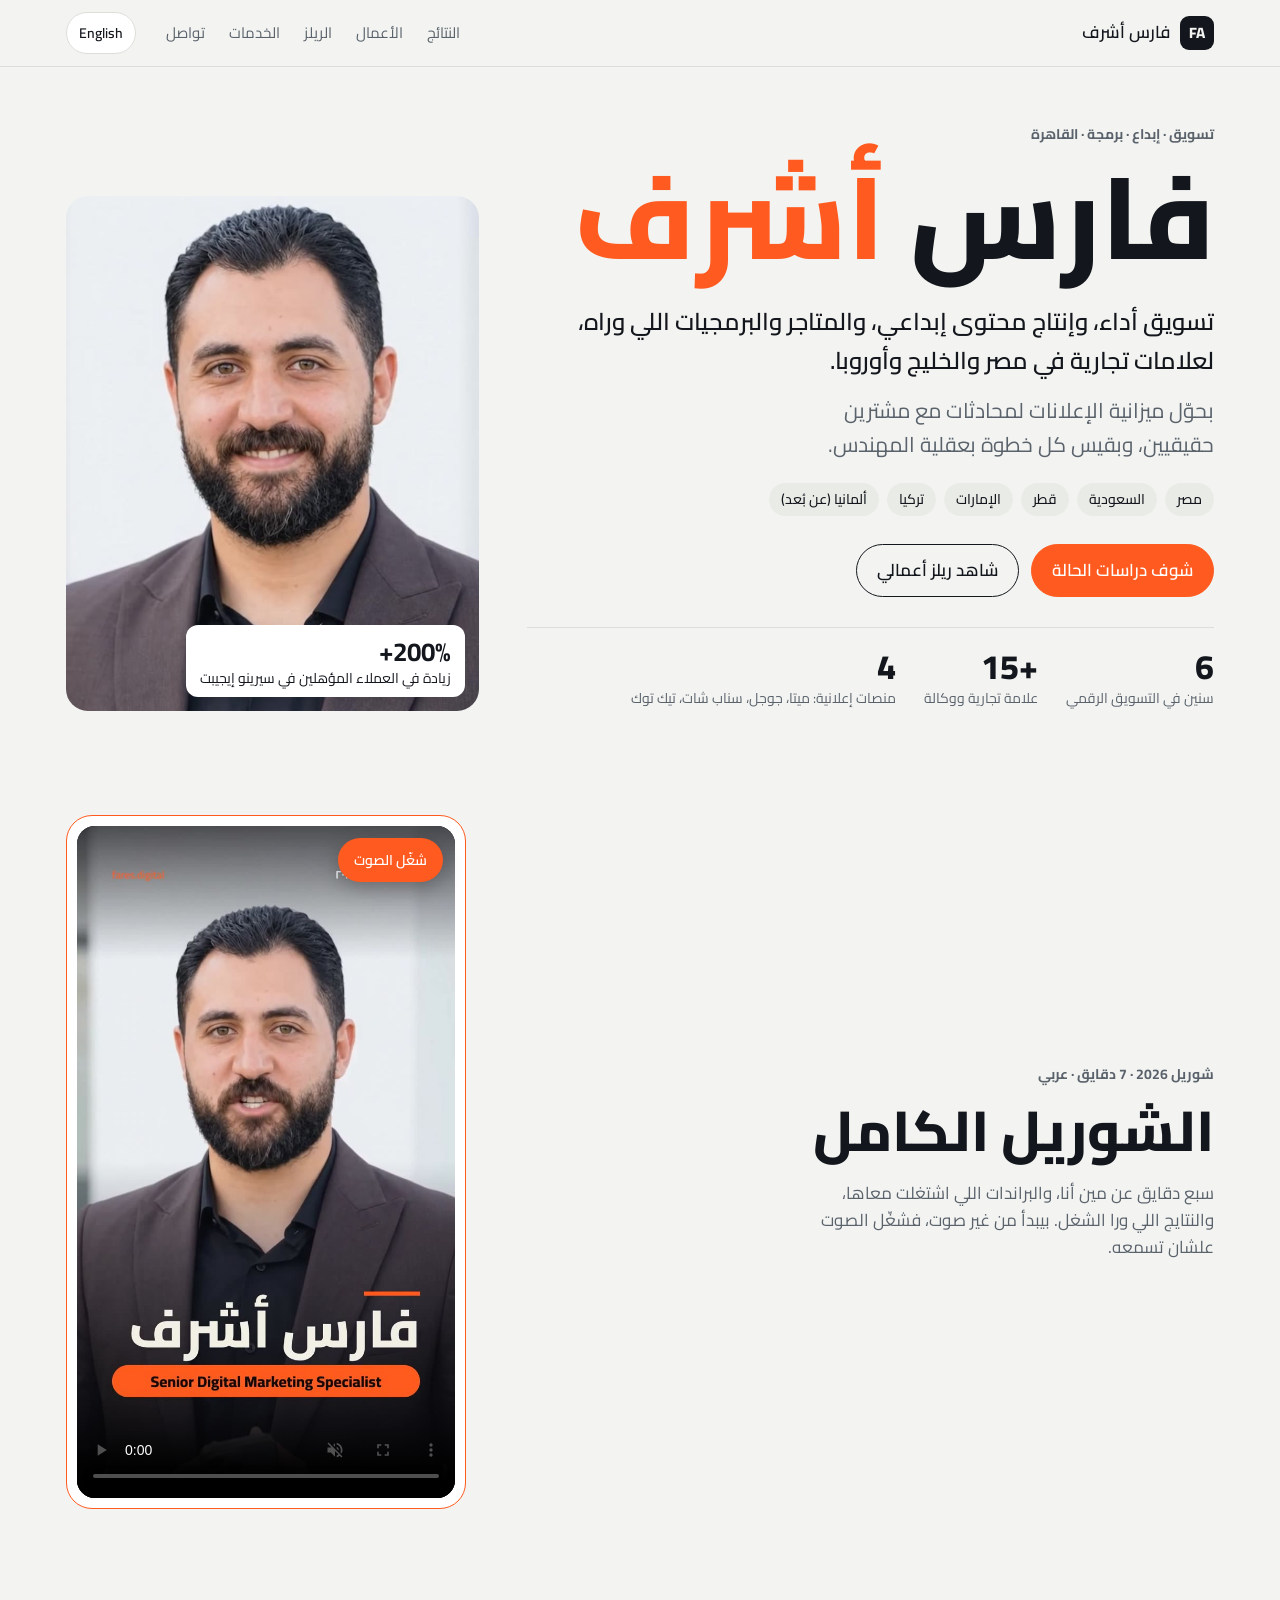
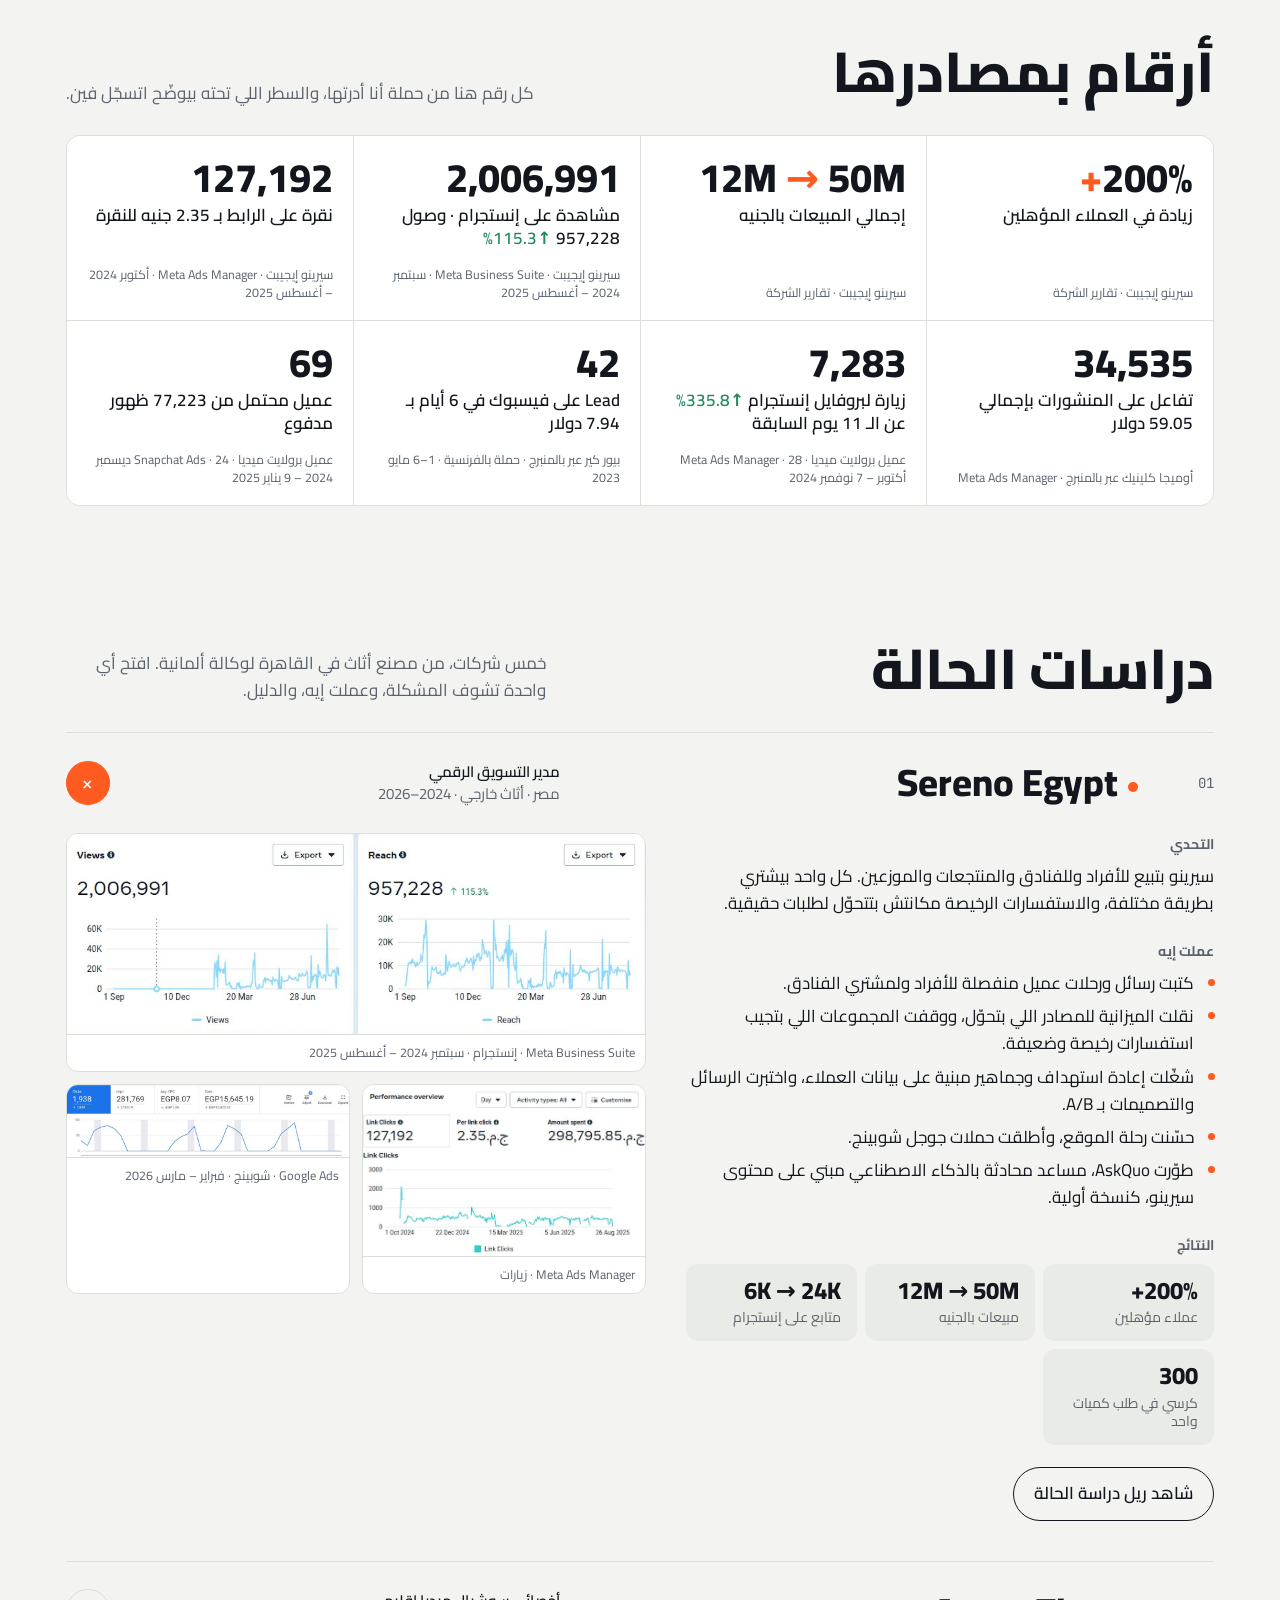
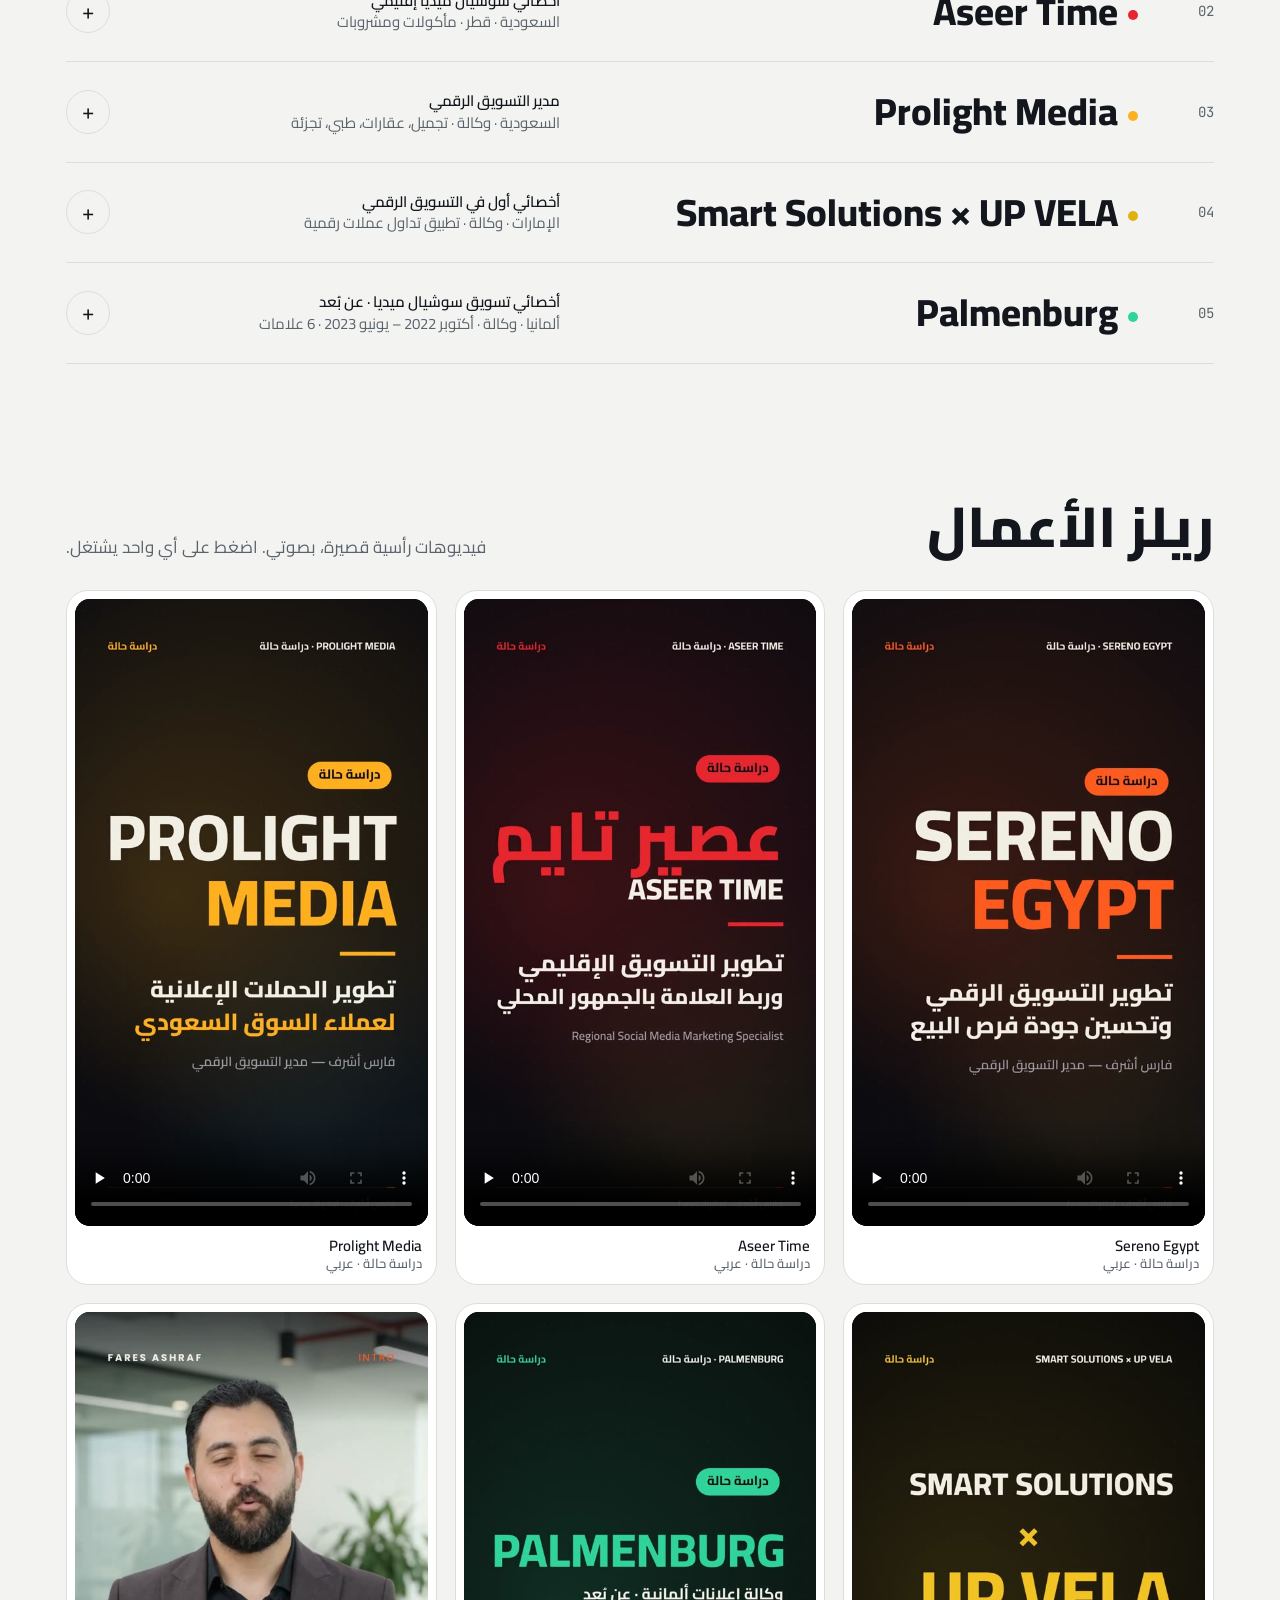
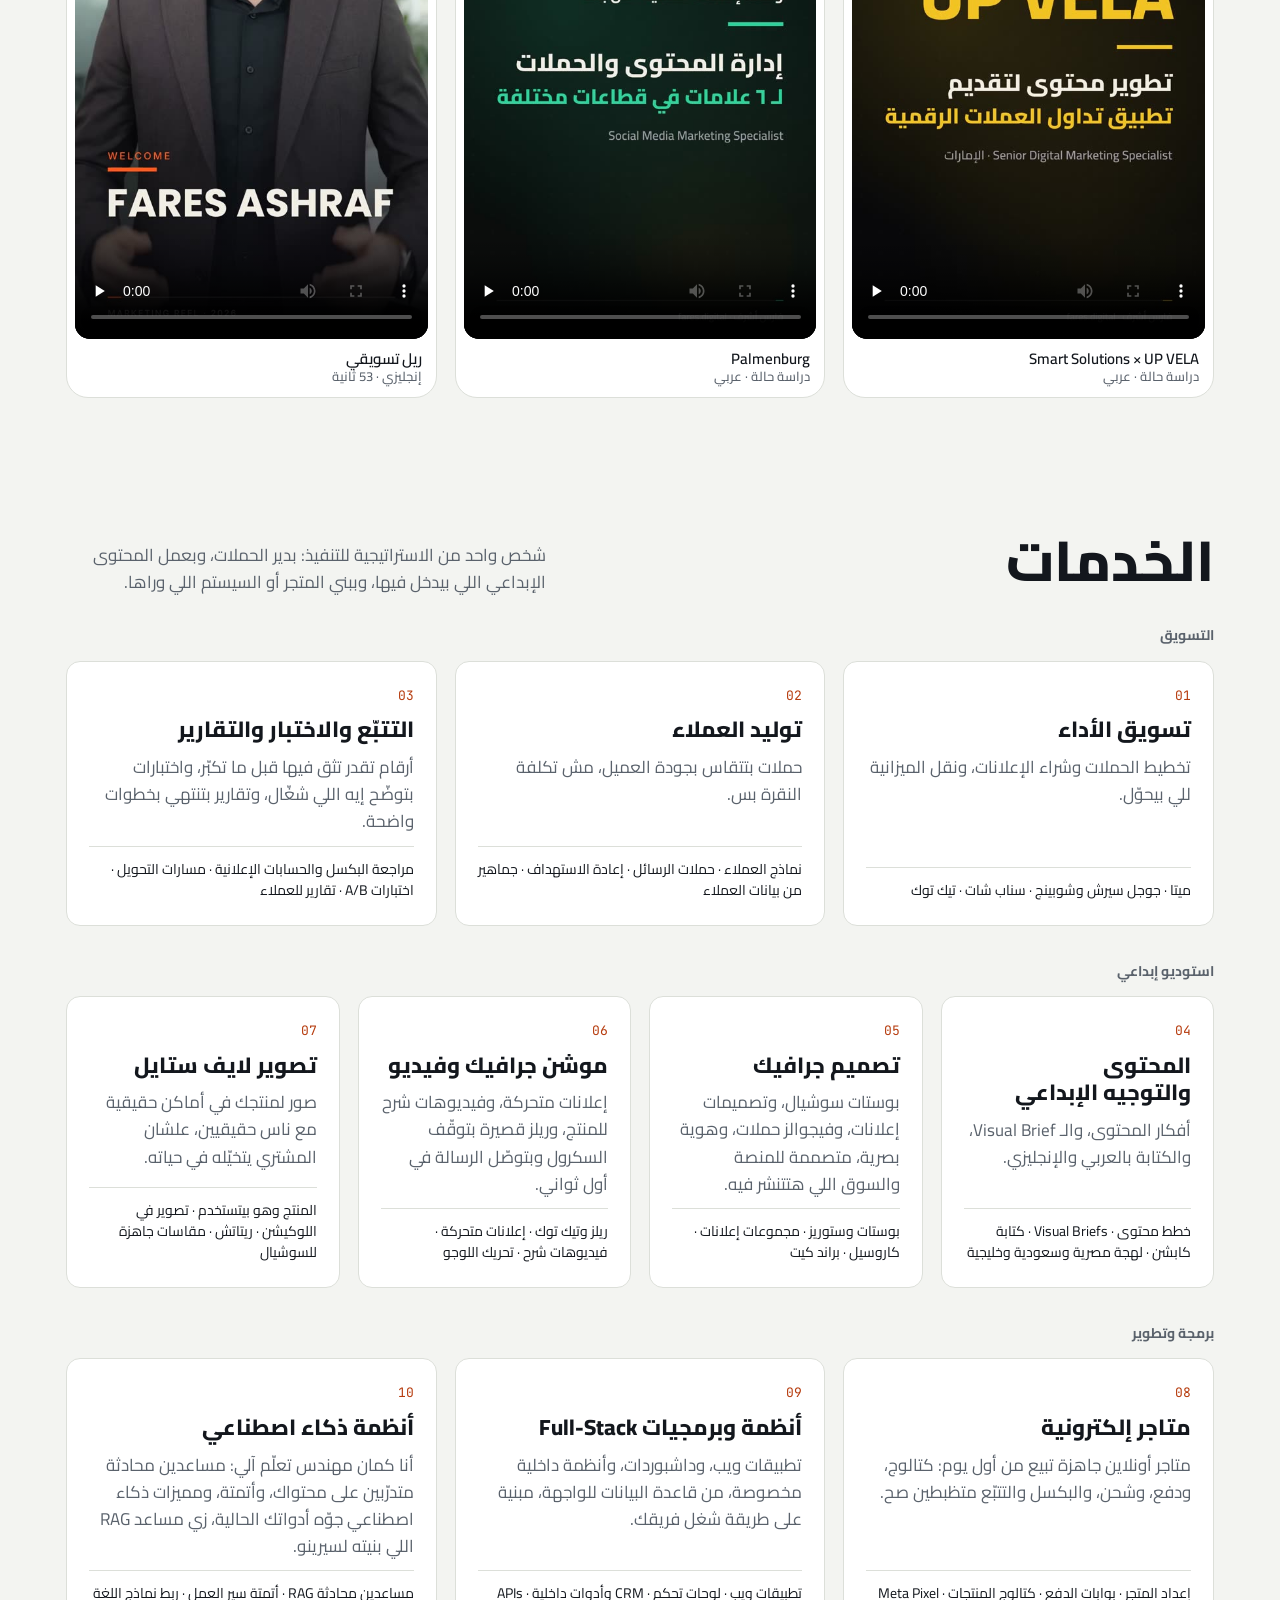
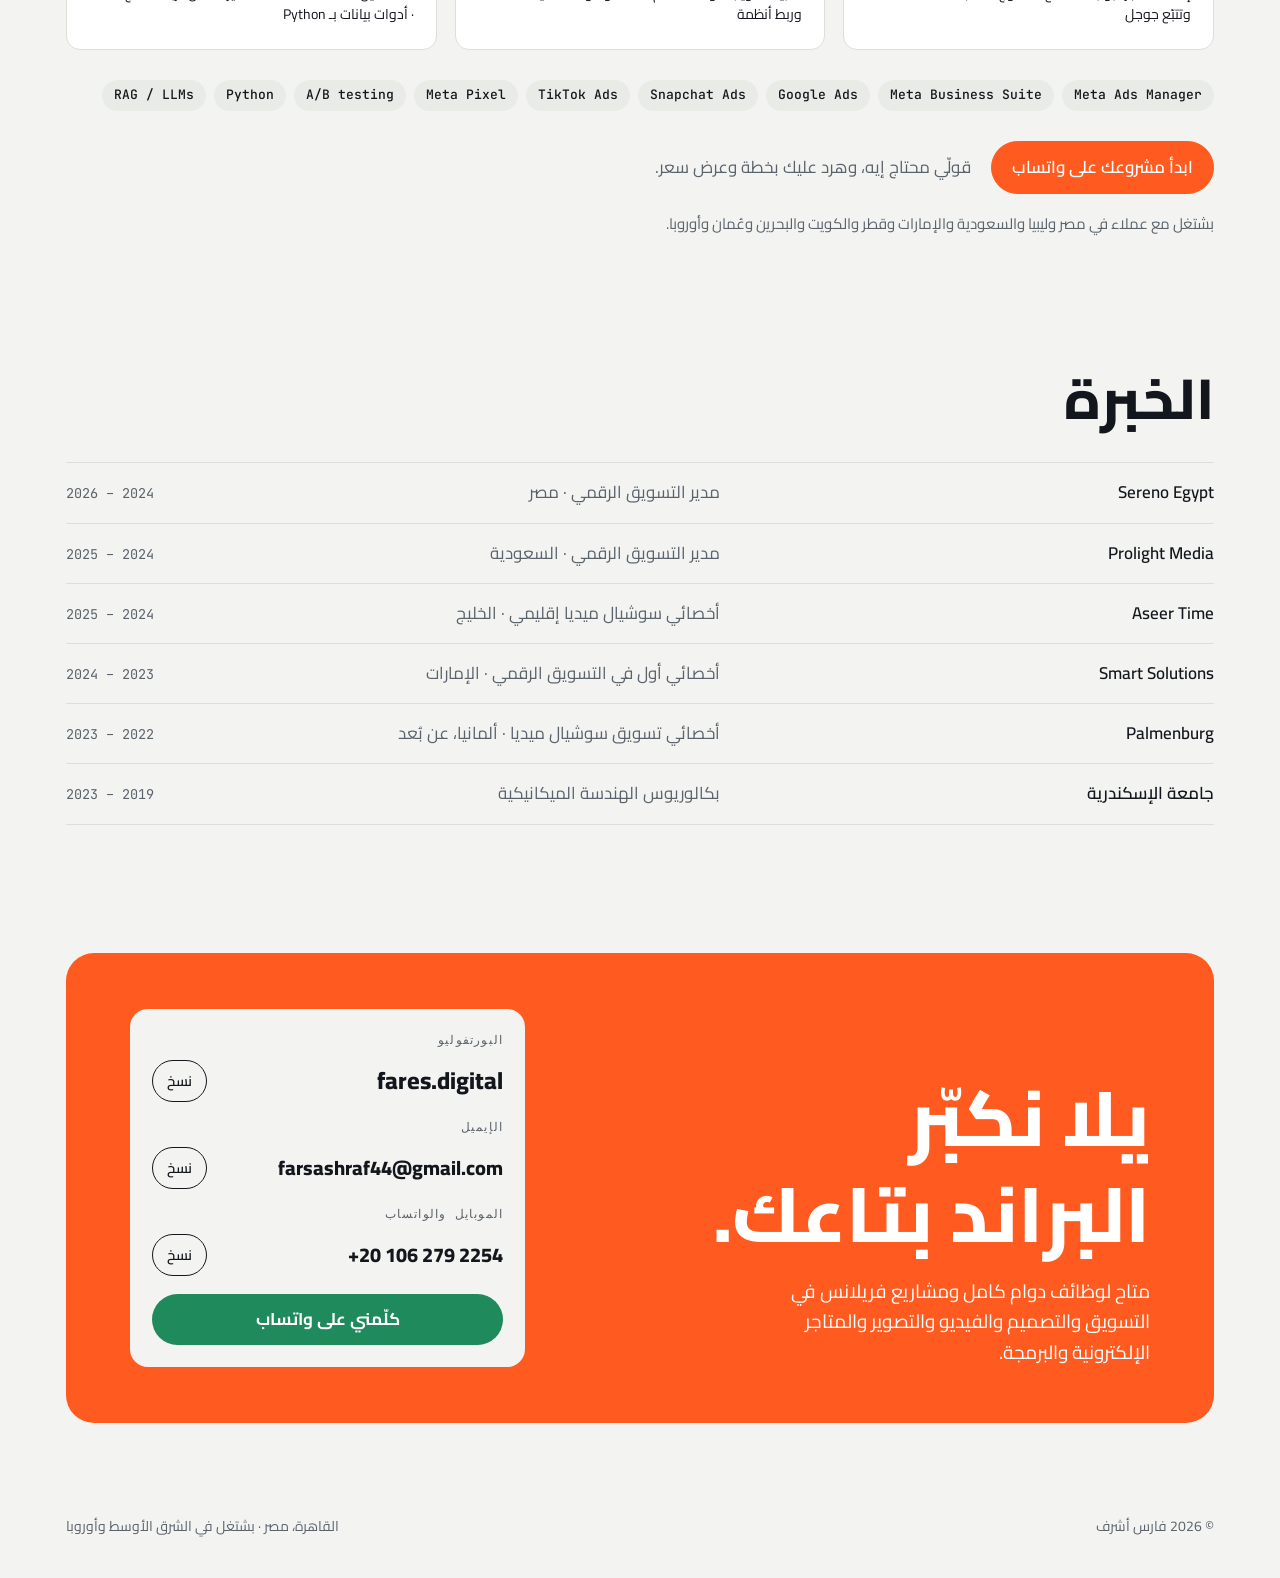
==== commit 2d9eed12: "Add /en/ English page alongside /ar/ tools/build_ar.py is now tools/build.py and also writes en/inde" ====
--- a/ar/index.html
+++ b/ar/index.html
@@ -1,5 +1,5 @@
 <!doctype html>
-<!-- Generated by tools/build_ar.py from index.html and tools/ar.json. Edit those, then rebuild. -->
+<!-- Generated by tools/build.py from index.html and tools/ar.json. Edit those, then rebuild. -->
 <html lang="ar" dir="rtl">
 <head>
 <meta charset="utf-8">
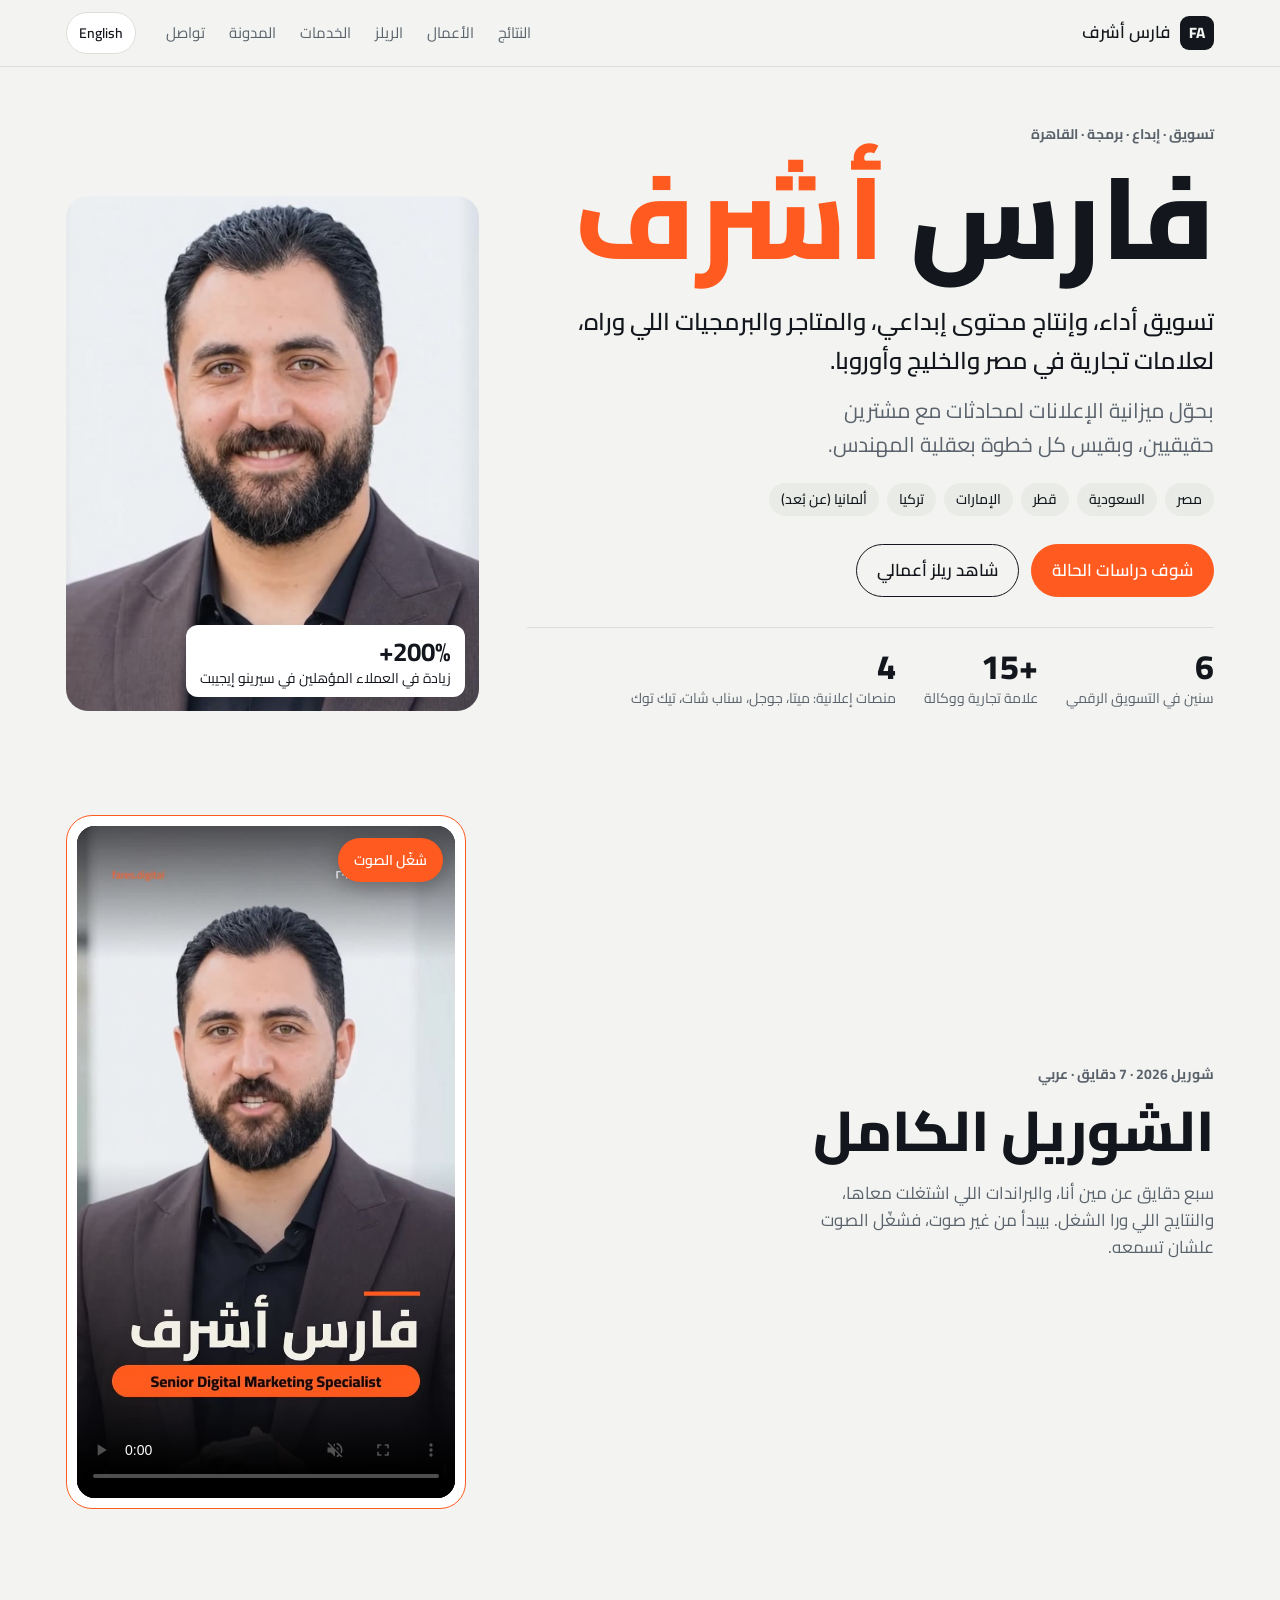
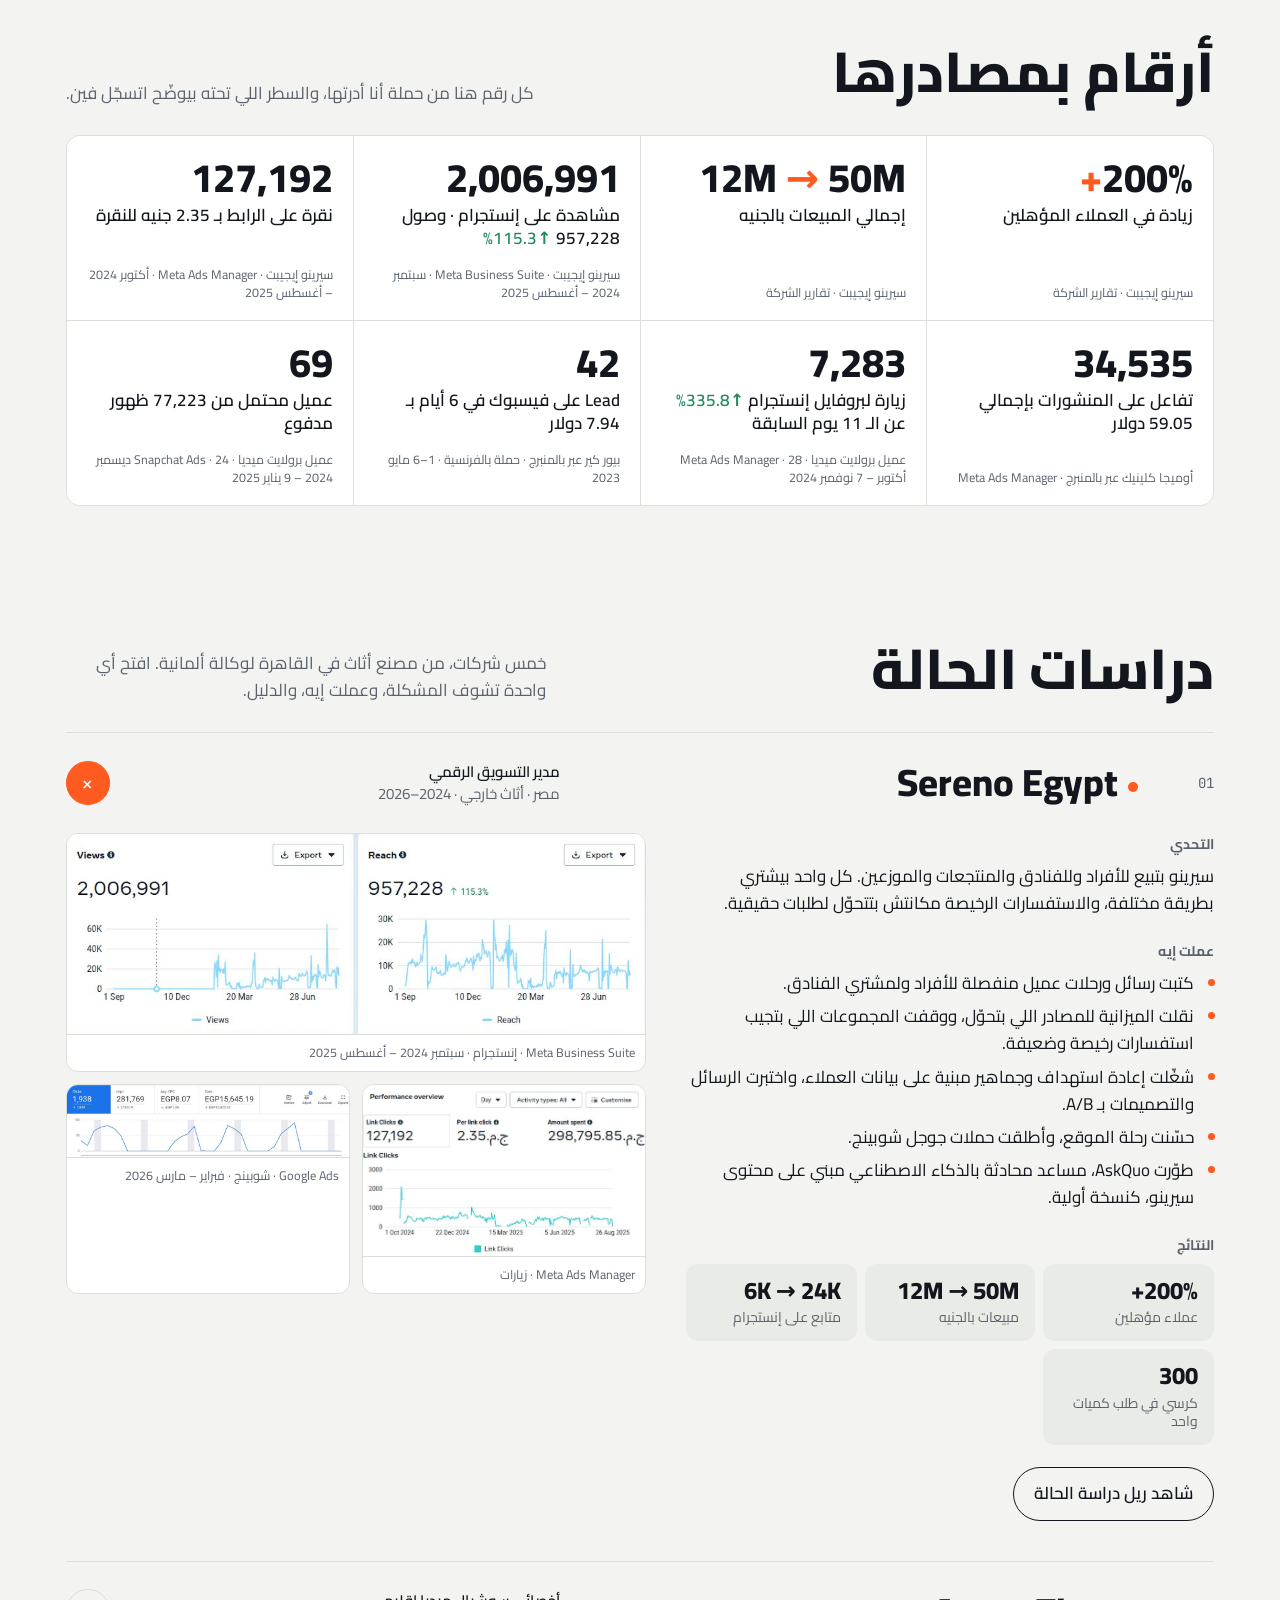
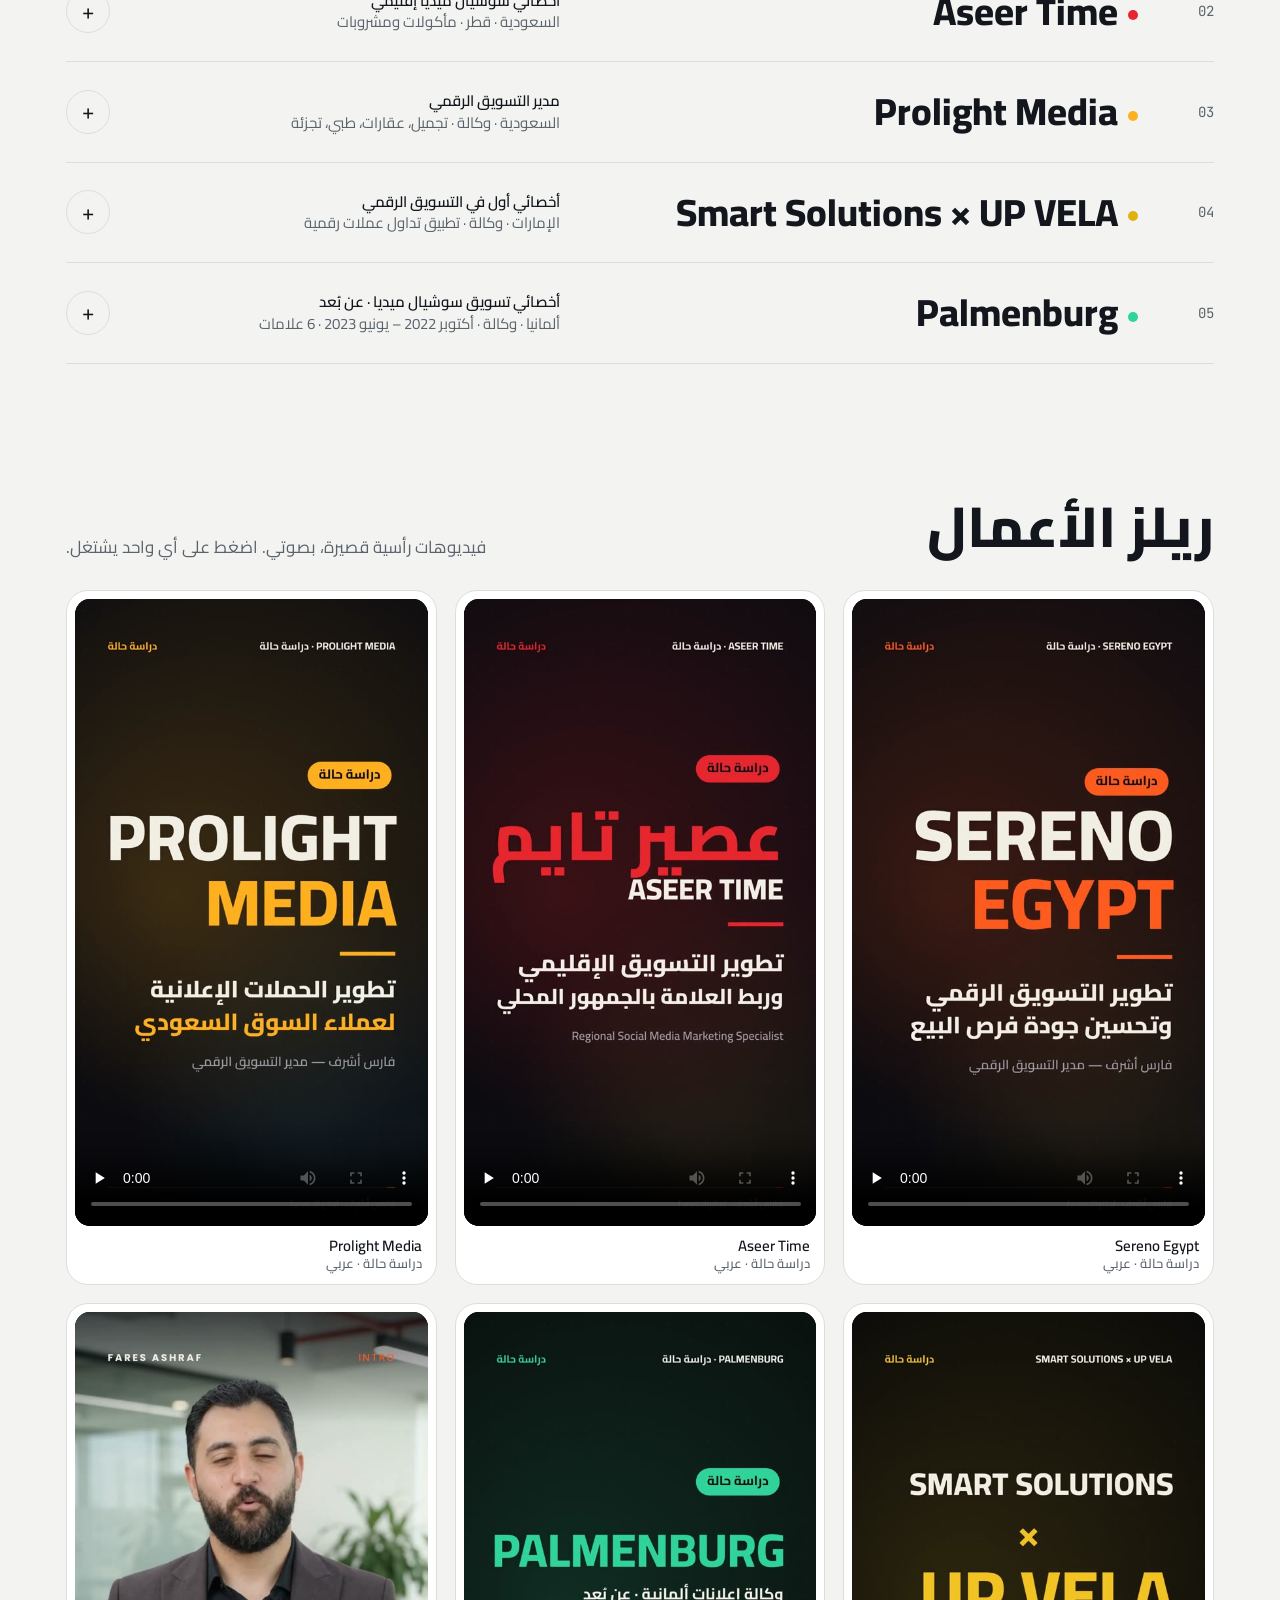
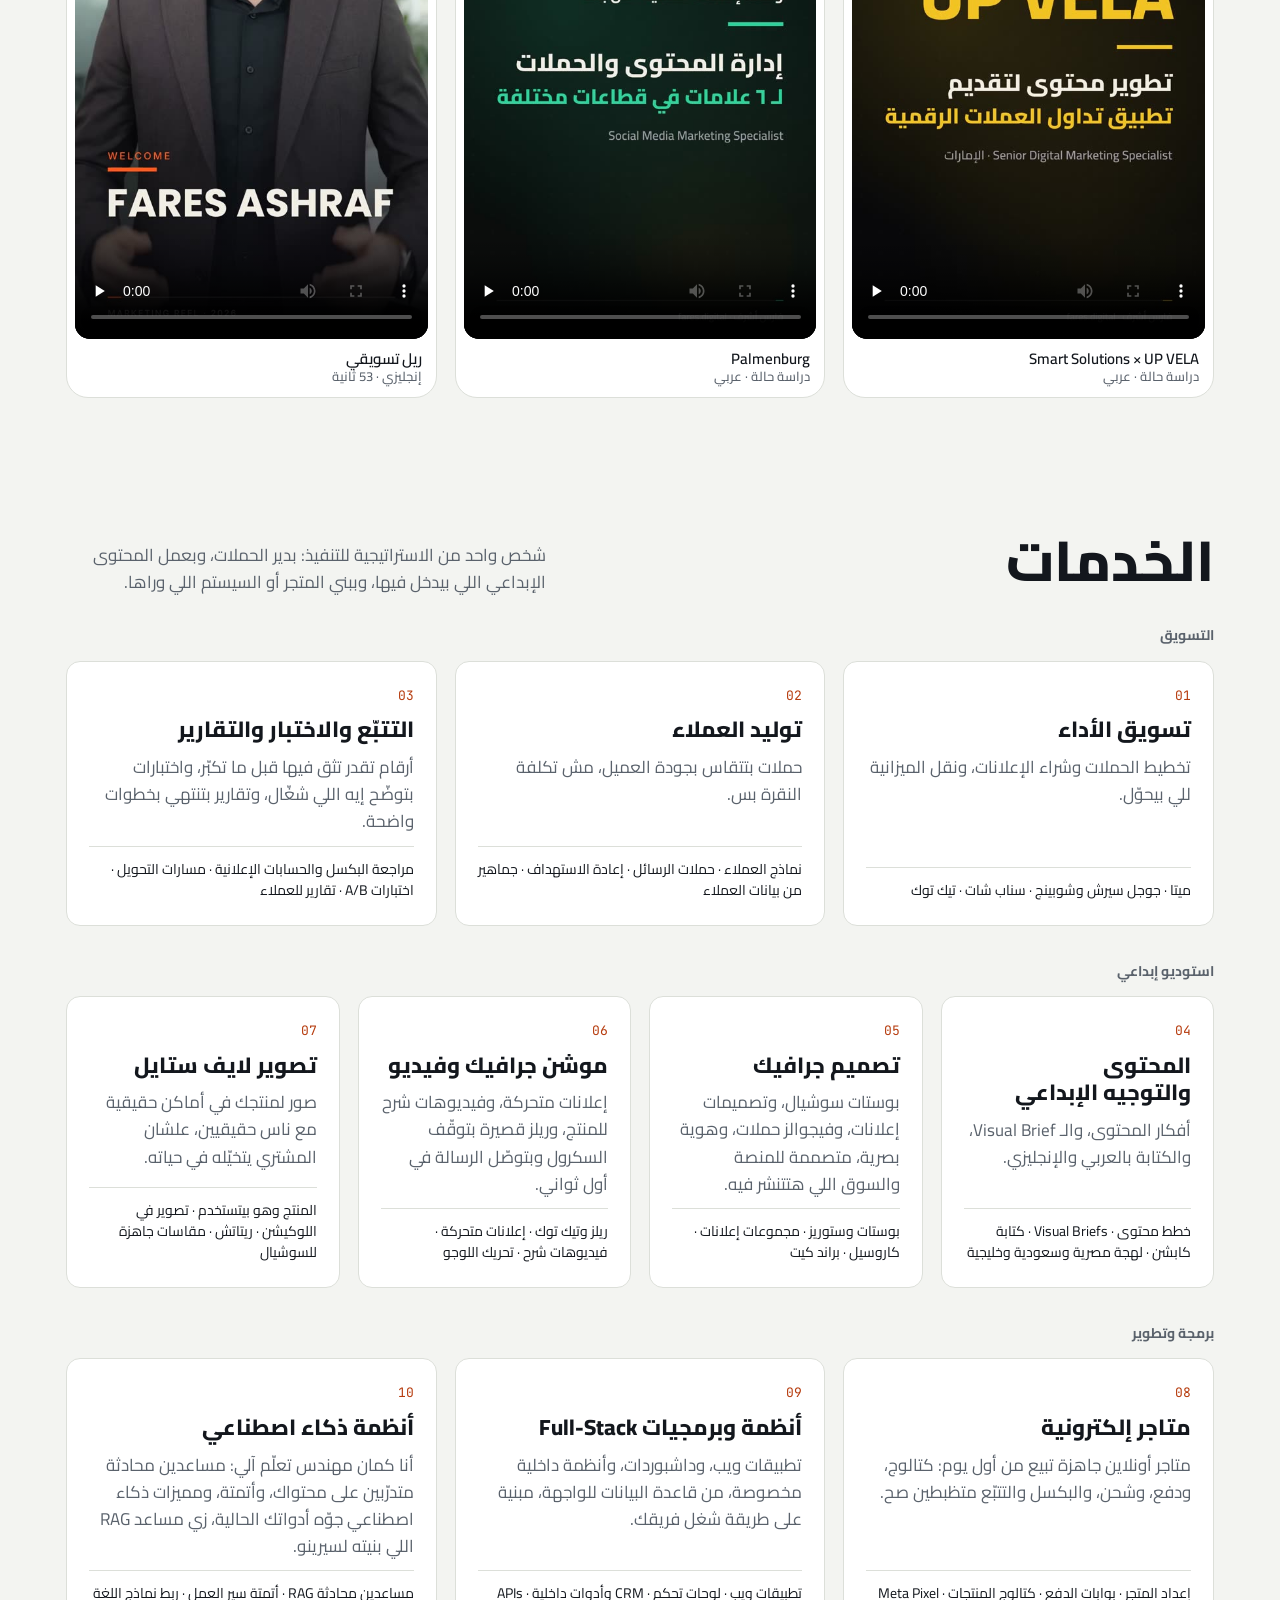
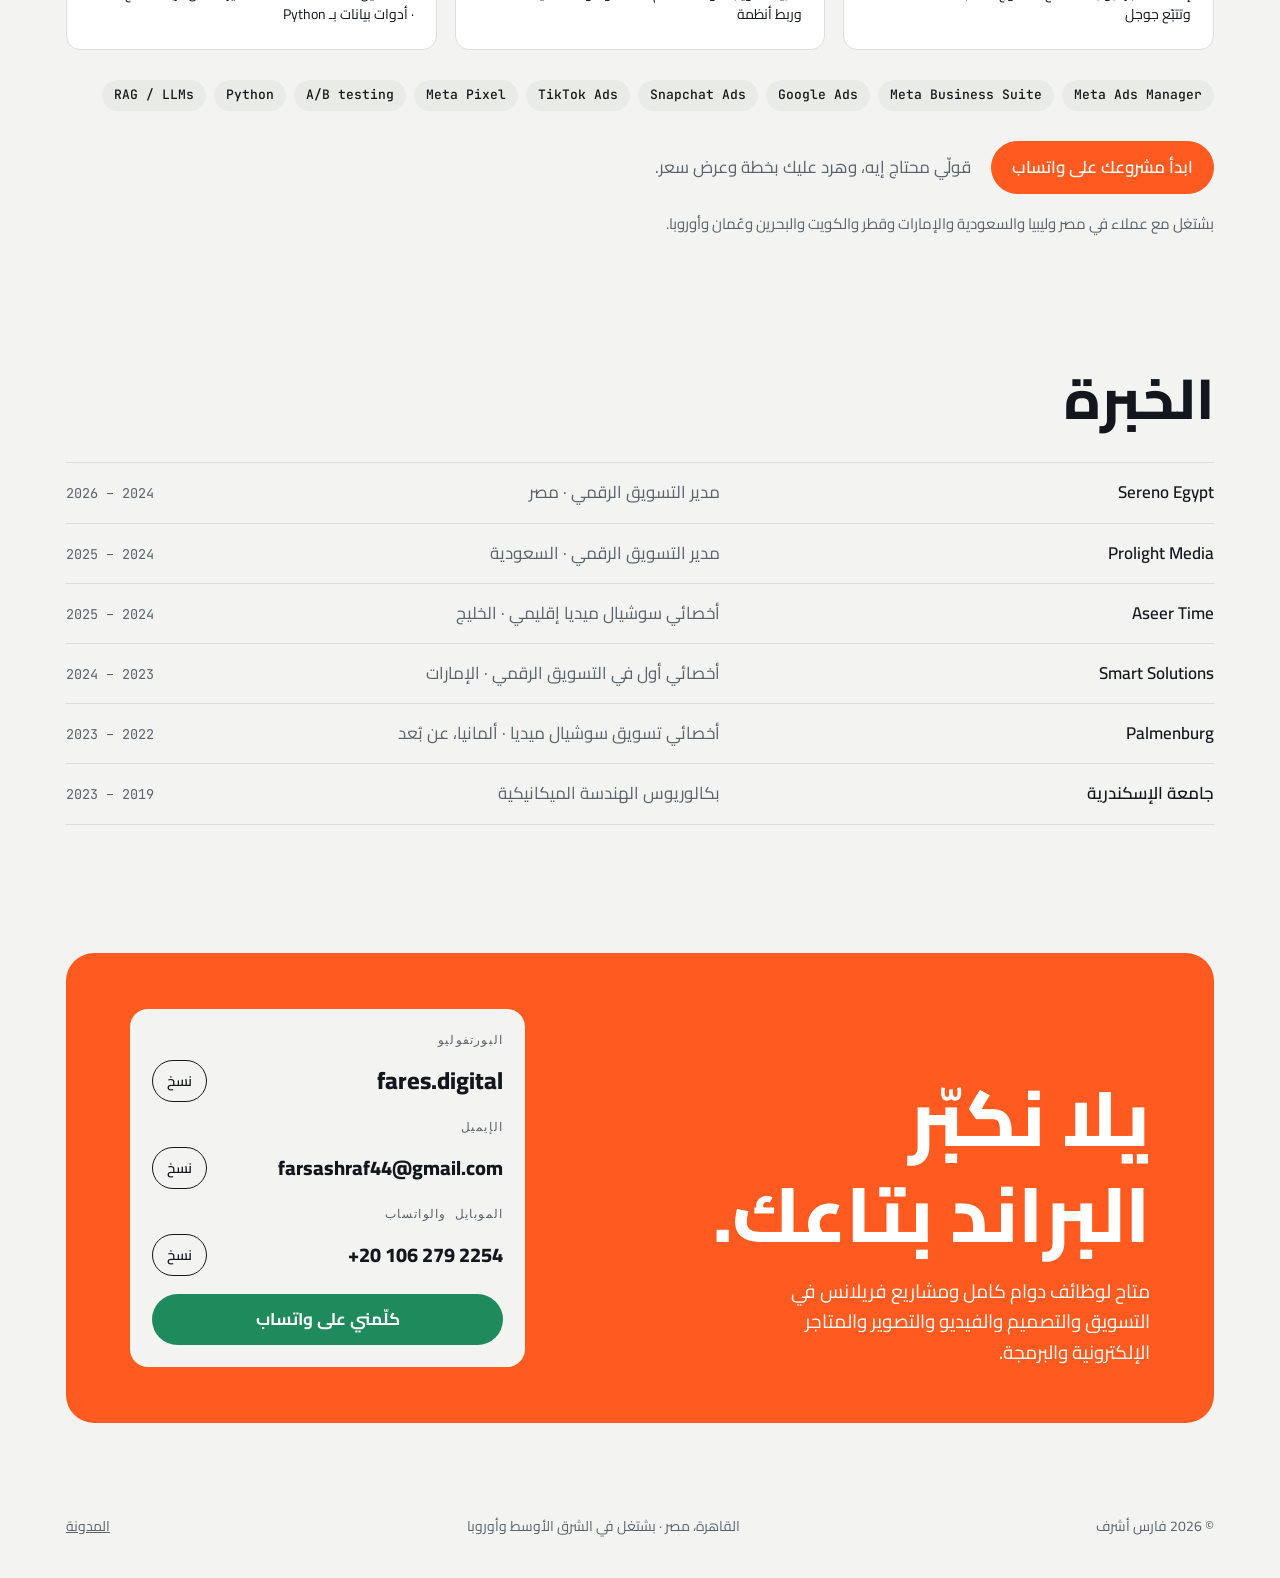
==== commit 2c5baa67: "Add Arabic blog with first post on messages without sales New /ar/blog/ index and the post /ar/blog/" ====
--- a/ar/index.html
+++ b/ar/index.html
@@ -412,6 +412,7 @@
       <a href="#work" data-i18n="nav2">الأعمال</a>
       <a href="#reels" data-i18n="nav3">الريلز</a>
       <a href="#services" data-i18n="nav6">الخدمات</a>
+      <a href="blog/">المدونة</a>
       <a href="#contact" data-i18n="nav5">تواصل</a>
     </nav>
     <a class="lang" id="lang" href="../" hreflang="en" lang="en">English</a>
@@ -725,6 +726,7 @@
 <footer class="wrap">
   <span data-i18n="ft1">© 2026 فارس أشرف</span>
   <span data-i18n="ft2">القاهرة، مصر · بشتغل في الشرق الأوسط وأوروبا</span>
+  <a href="blog/">المدونة</a>
 </footer>
 
 <script>
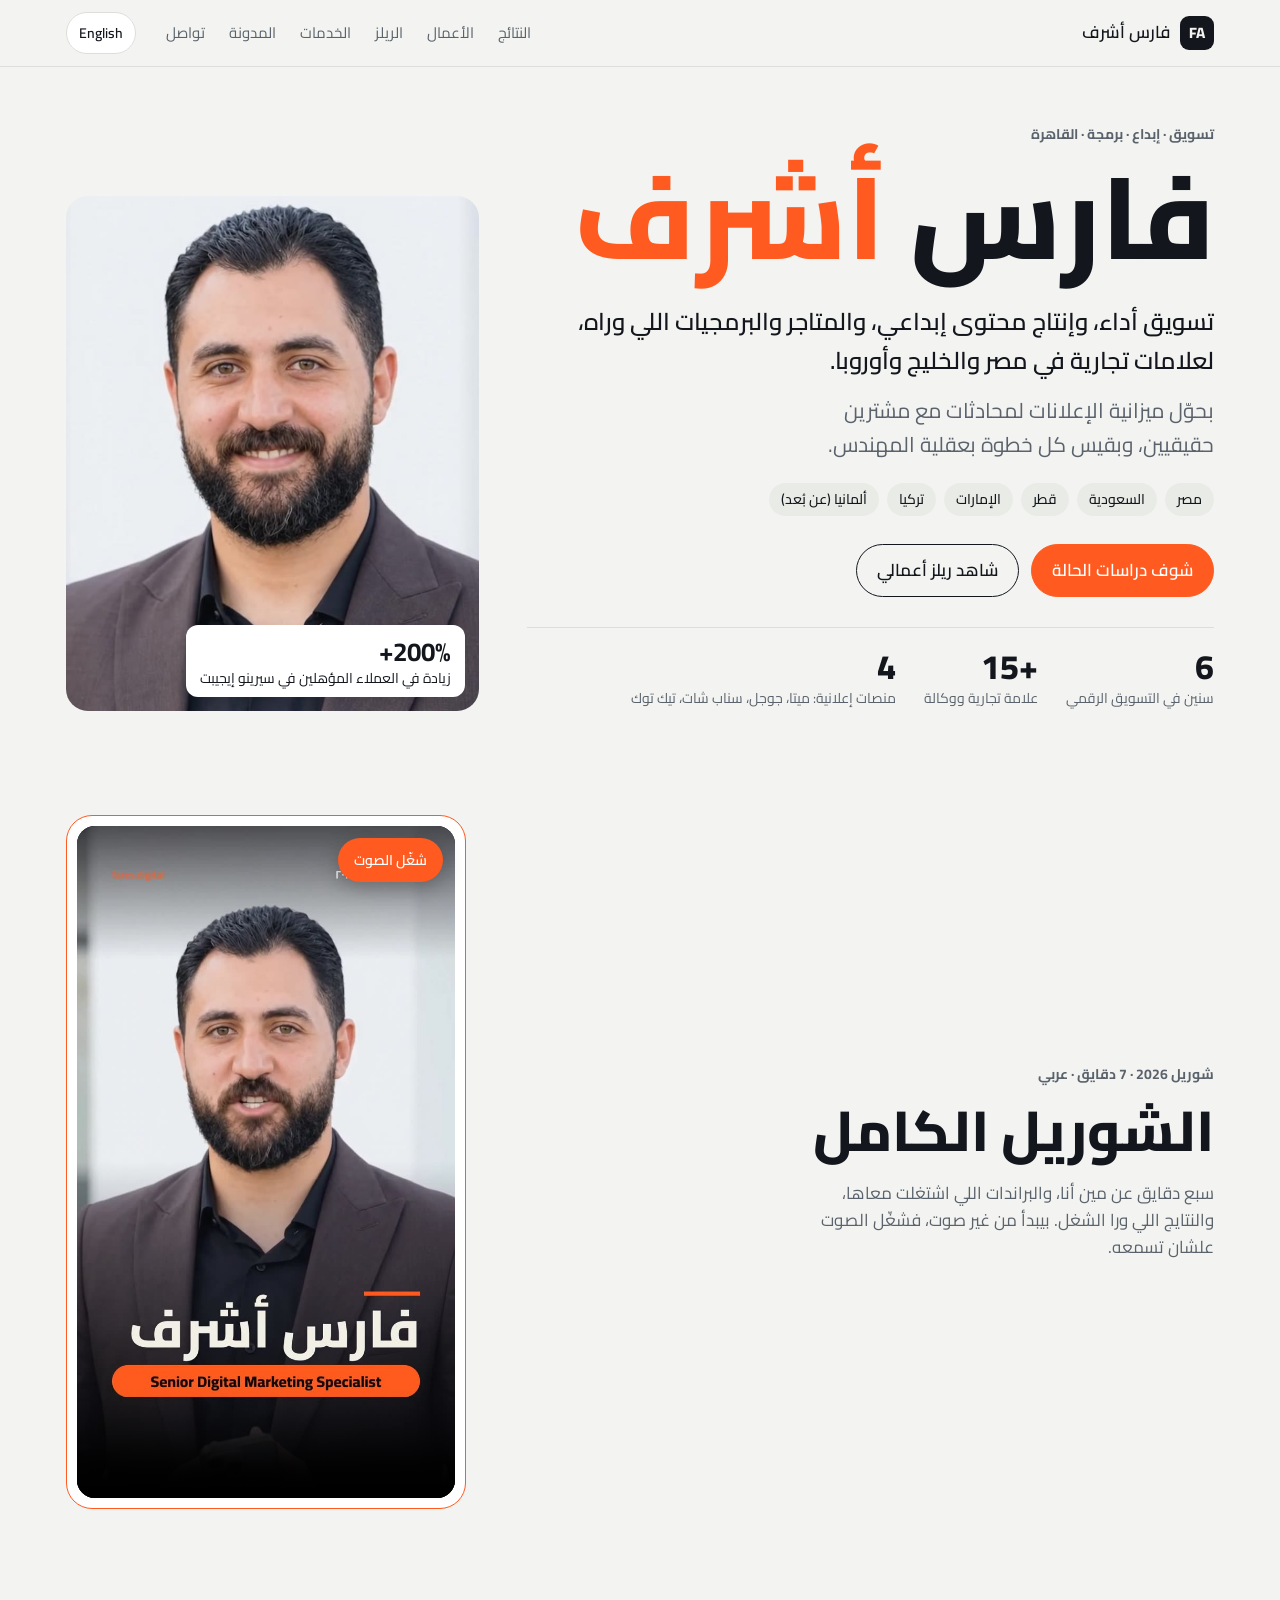
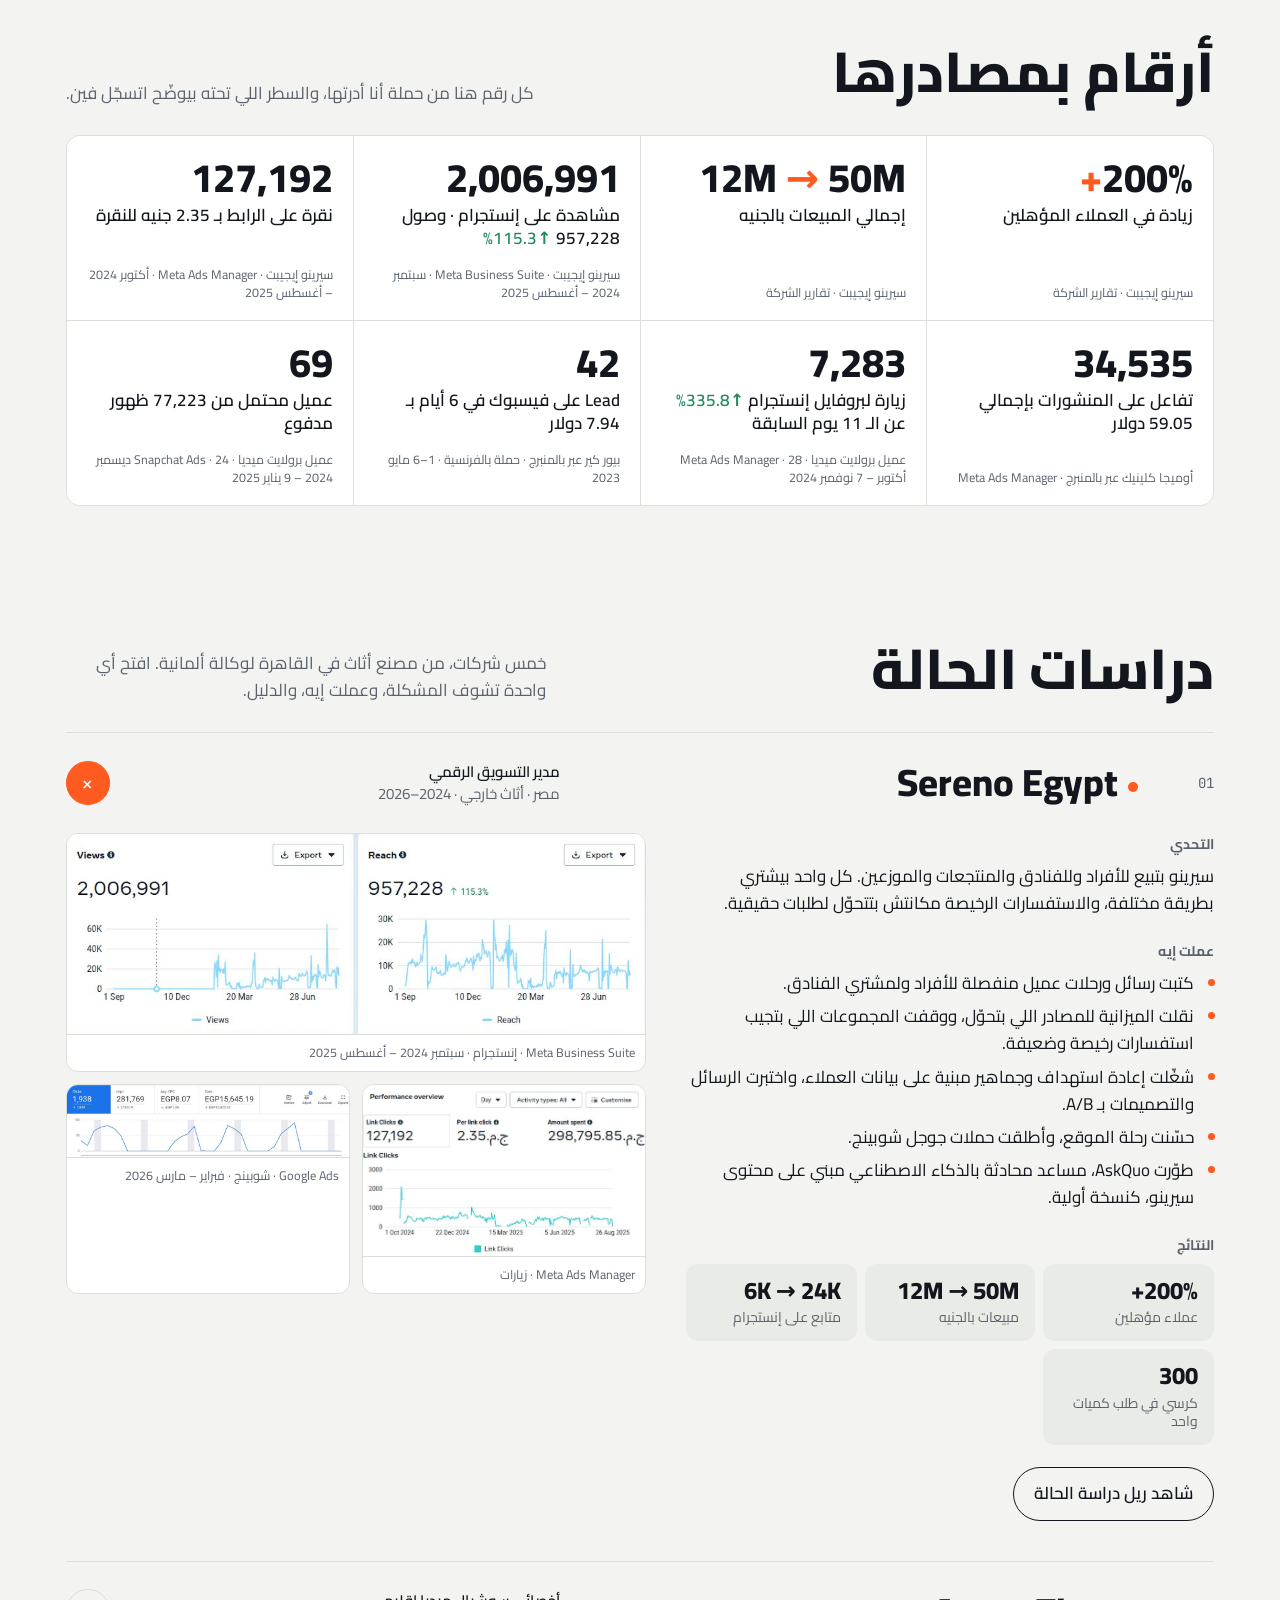
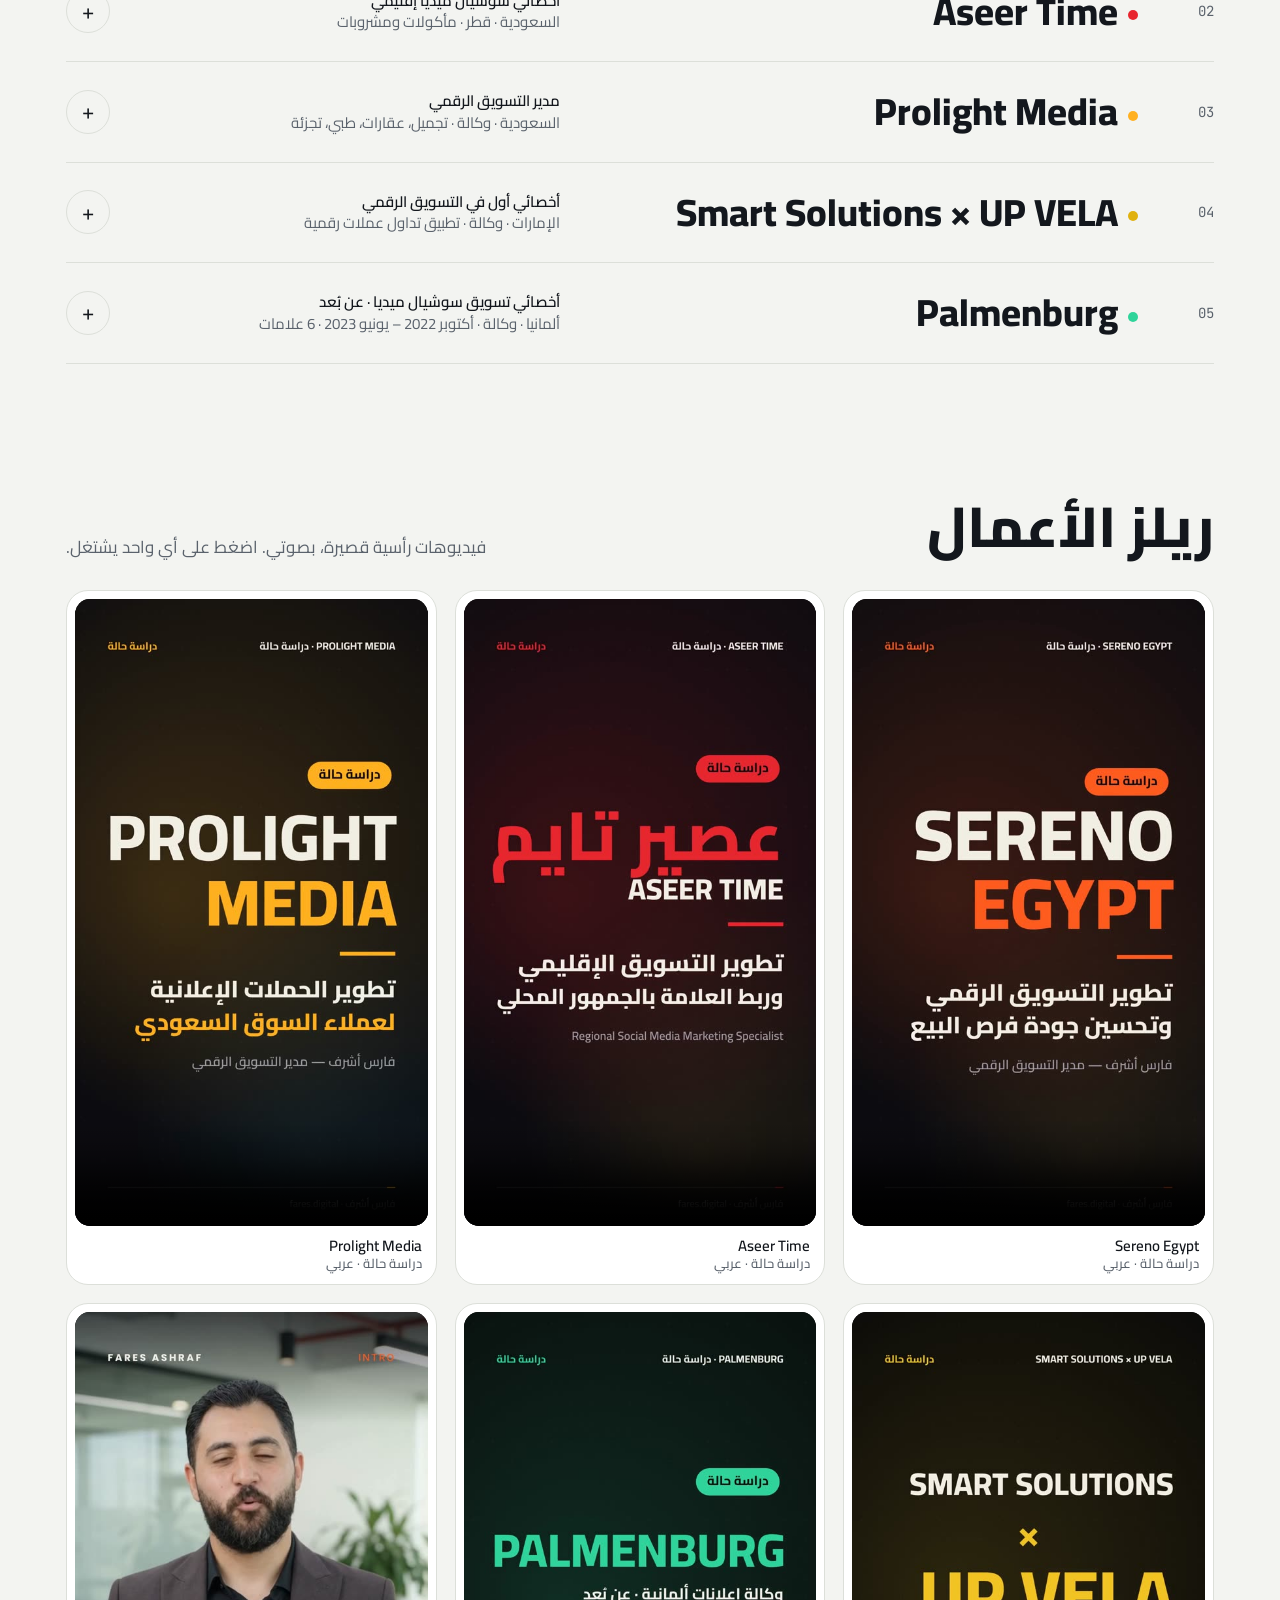
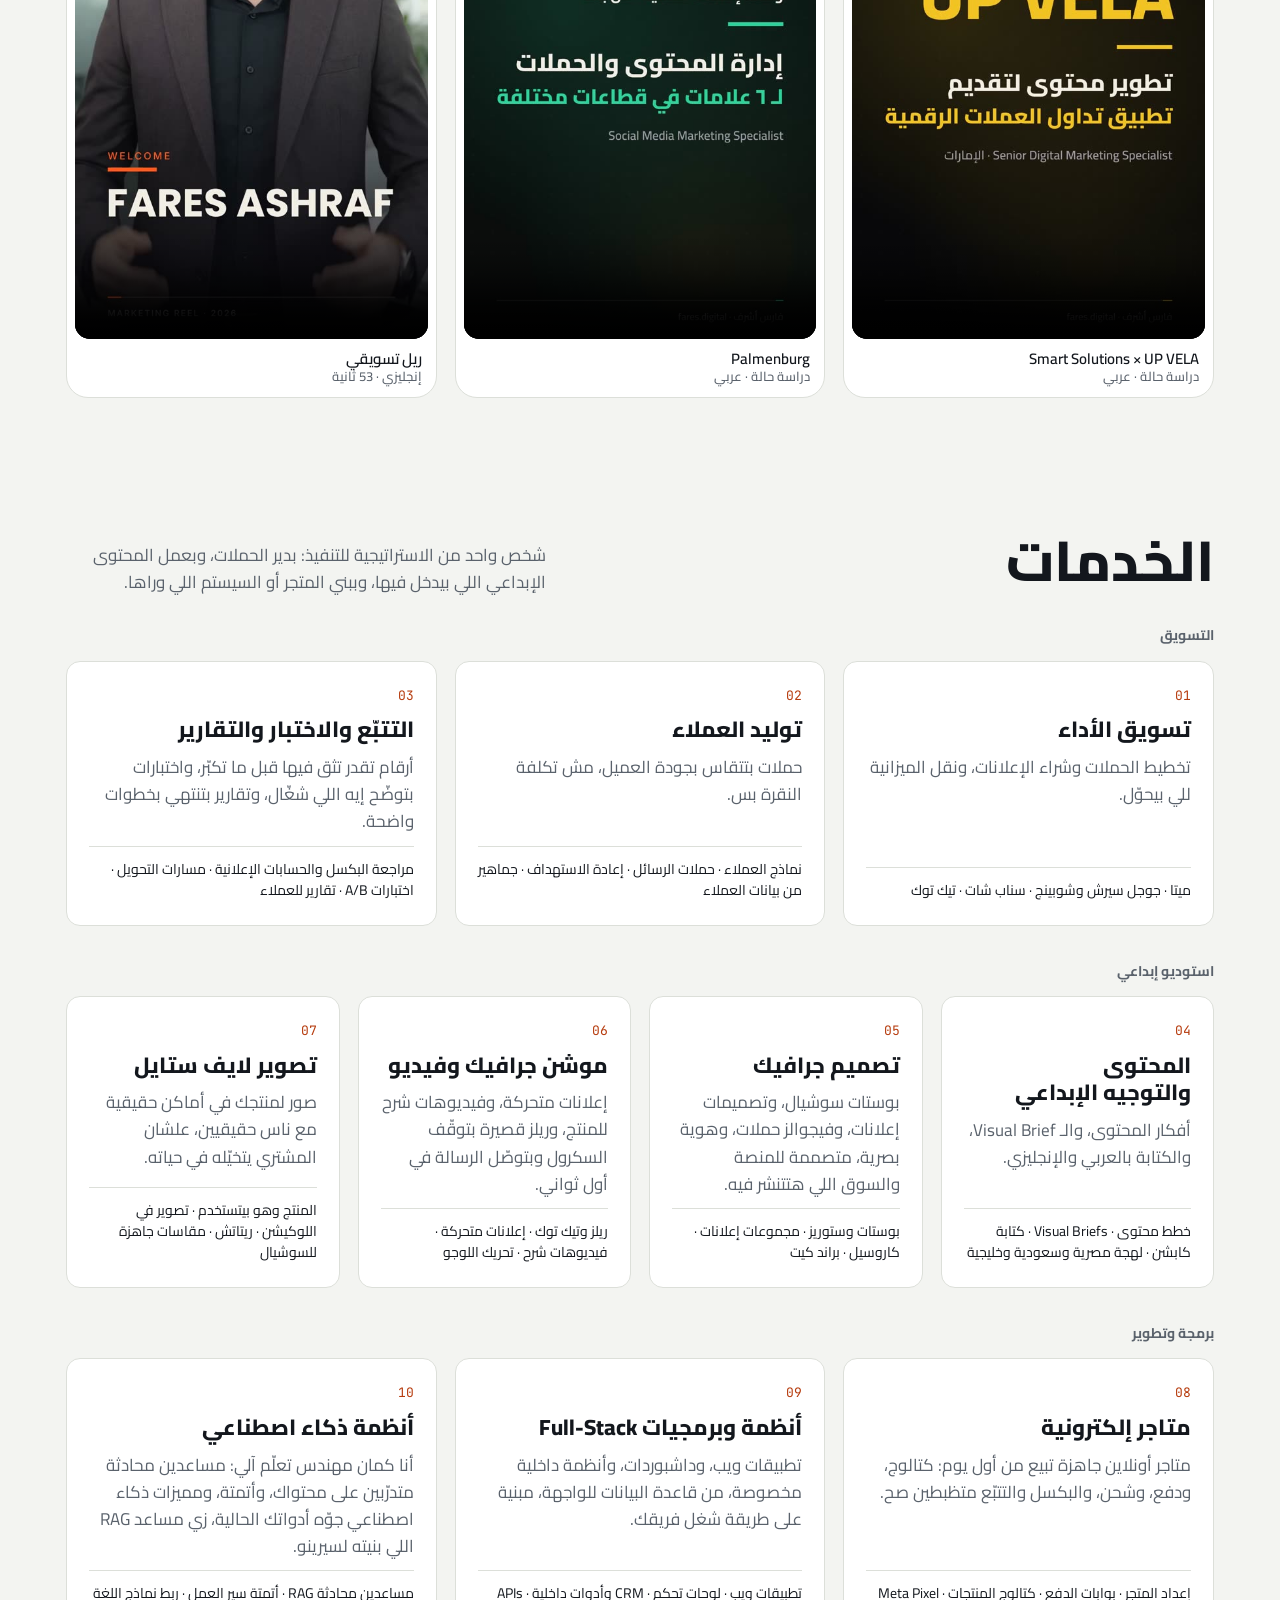
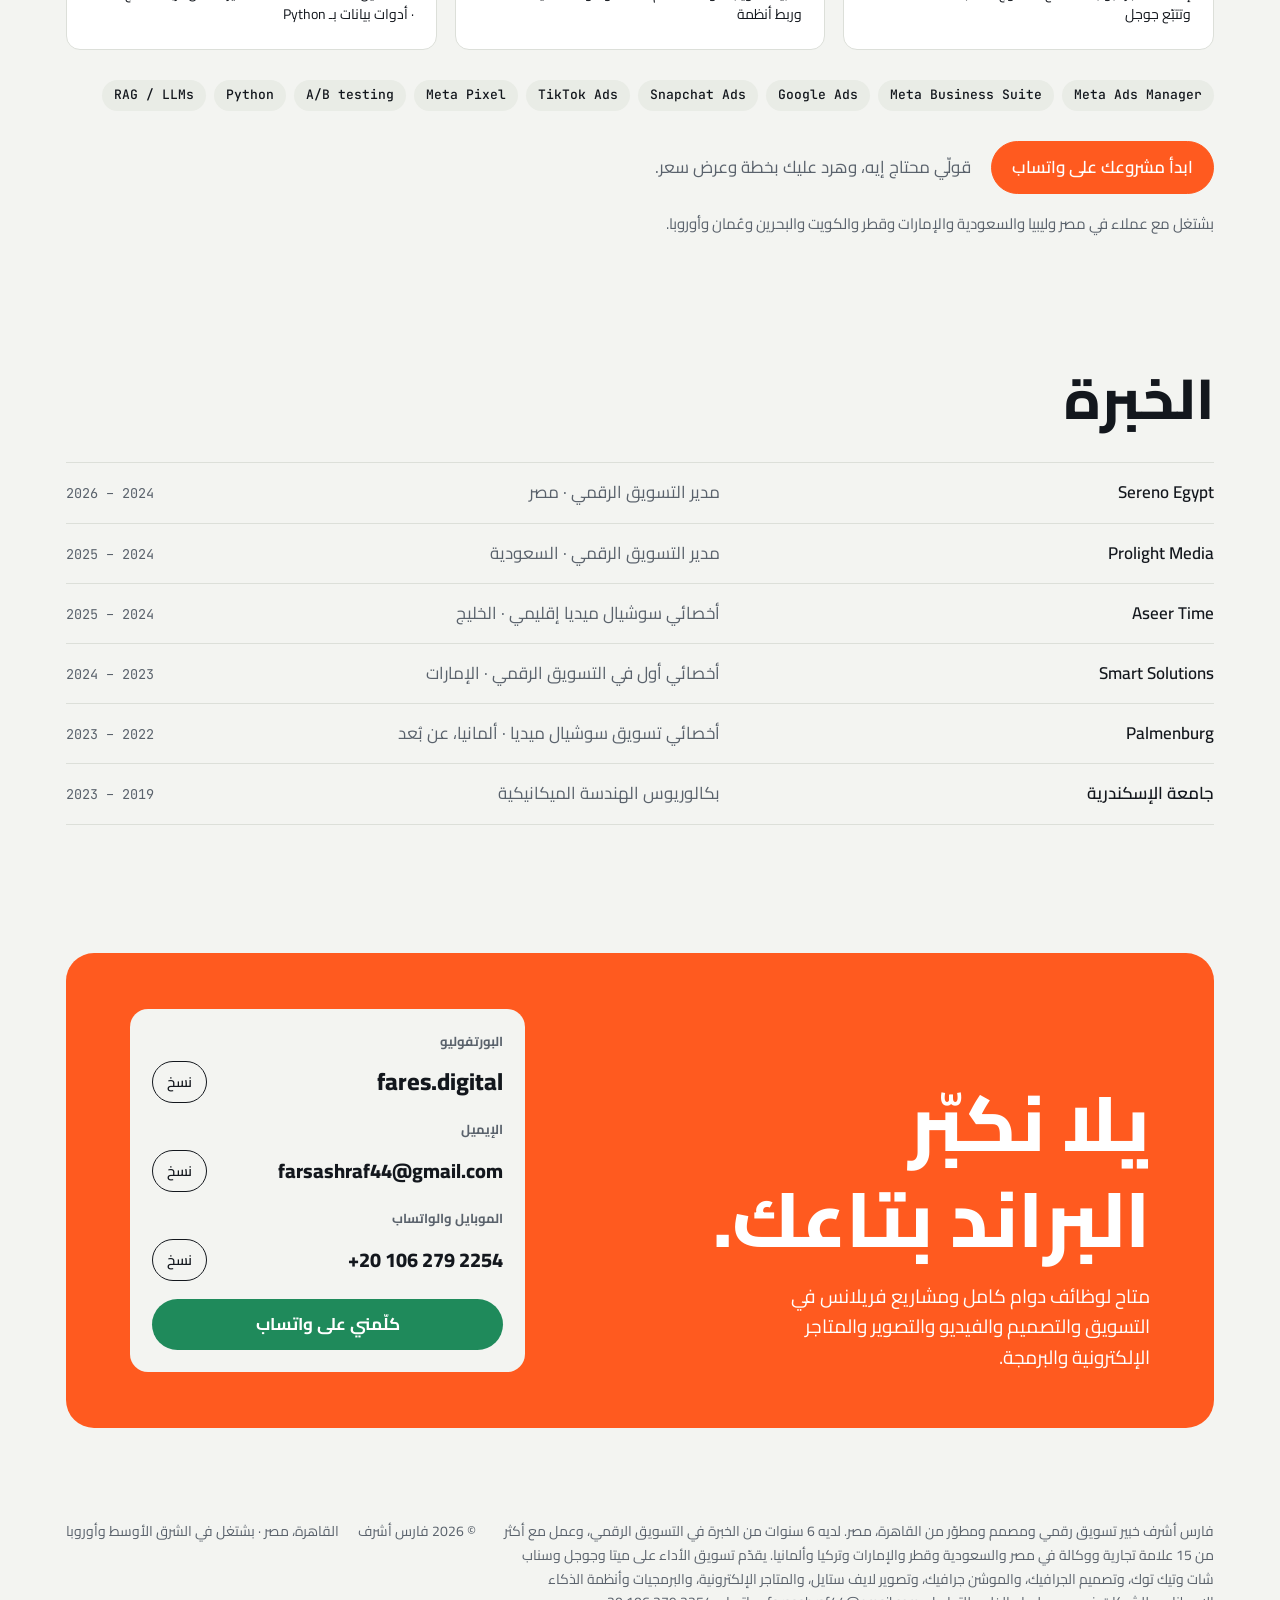
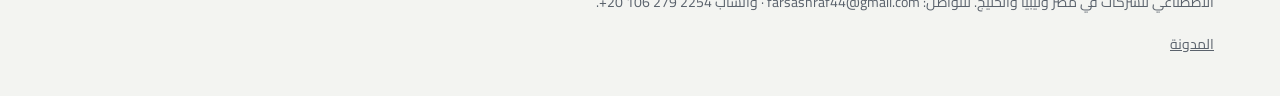
==== commit 33279dd5: "Prepare the site for AI search: llms.txt, facts paragraph, IndexNow - llms.txt: plain-text summary o" ====
--- a/ar/index.html
+++ b/ar/index.html
@@ -400,6 +400,9 @@
 @media (max-width:860px){.contact{grid-template-columns:1fr}}
 html[lang="ar"] .kpi .v,html[lang="ar"] .res strong,html[lang="ar"] .facts strong,html[lang="ar"] .portrait .tag strong{direction:ltr;text-align:right;unicode-bidi:isolate}
 footer{padding-block:28px 40px;color:var(--muted);font-size:14px;display:flex;justify-content:space-between;flex-wrap:wrap;gap:8px}
+footer .about{flex-basis:100%;max-width:90ch;margin:0 0 10px;line-height:1.7}
+.nowrap{white-space:nowrap}
+html[lang="ar"] .contact .card .k{font-family:var(--body);letter-spacing:0;font-size:13px;font-weight:700}
 </style>
 </head>
 <body>
@@ -724,6 +727,7 @@
 </main>
 
 <footer class="wrap">
+  <p class="about" data-i18n="about">فارس أشرف خبير تسويق رقمي ومصمم ومطوّر من القاهرة، مصر. لديه 6 سنوات من الخبرة في التسويق الرقمي، وعمل مع أكثر من 15 علامة تجارية ووكالة في مصر والسعودية وقطر والإمارات وتركيا وألمانيا. يقدّم تسويق الأداء على ميتا وجوجل وسناب شات وتيك توك، وتصميم الجرافيك، والموشن جرافيك، وتصوير لايف ستايل، والمتاجر الإلكترونية، والبرمجيات وأنظمة الذكاء الاصطناعي للشركات في مصر وليبيا والخليج. للتواصل: farsashraf44@gmail.com · واتساب <bdi dir="ltr" class="nowrap">+20 106 279 2254</bdi>.</p>
   <span data-i18n="ft1">© 2026 فارس أشرف</span>
   <span data-i18n="ft2">القاهرة، مصر · بشتغل في الشرق الأوسط وأوروبا</span>
   <a href="blog/">المدونة</a>
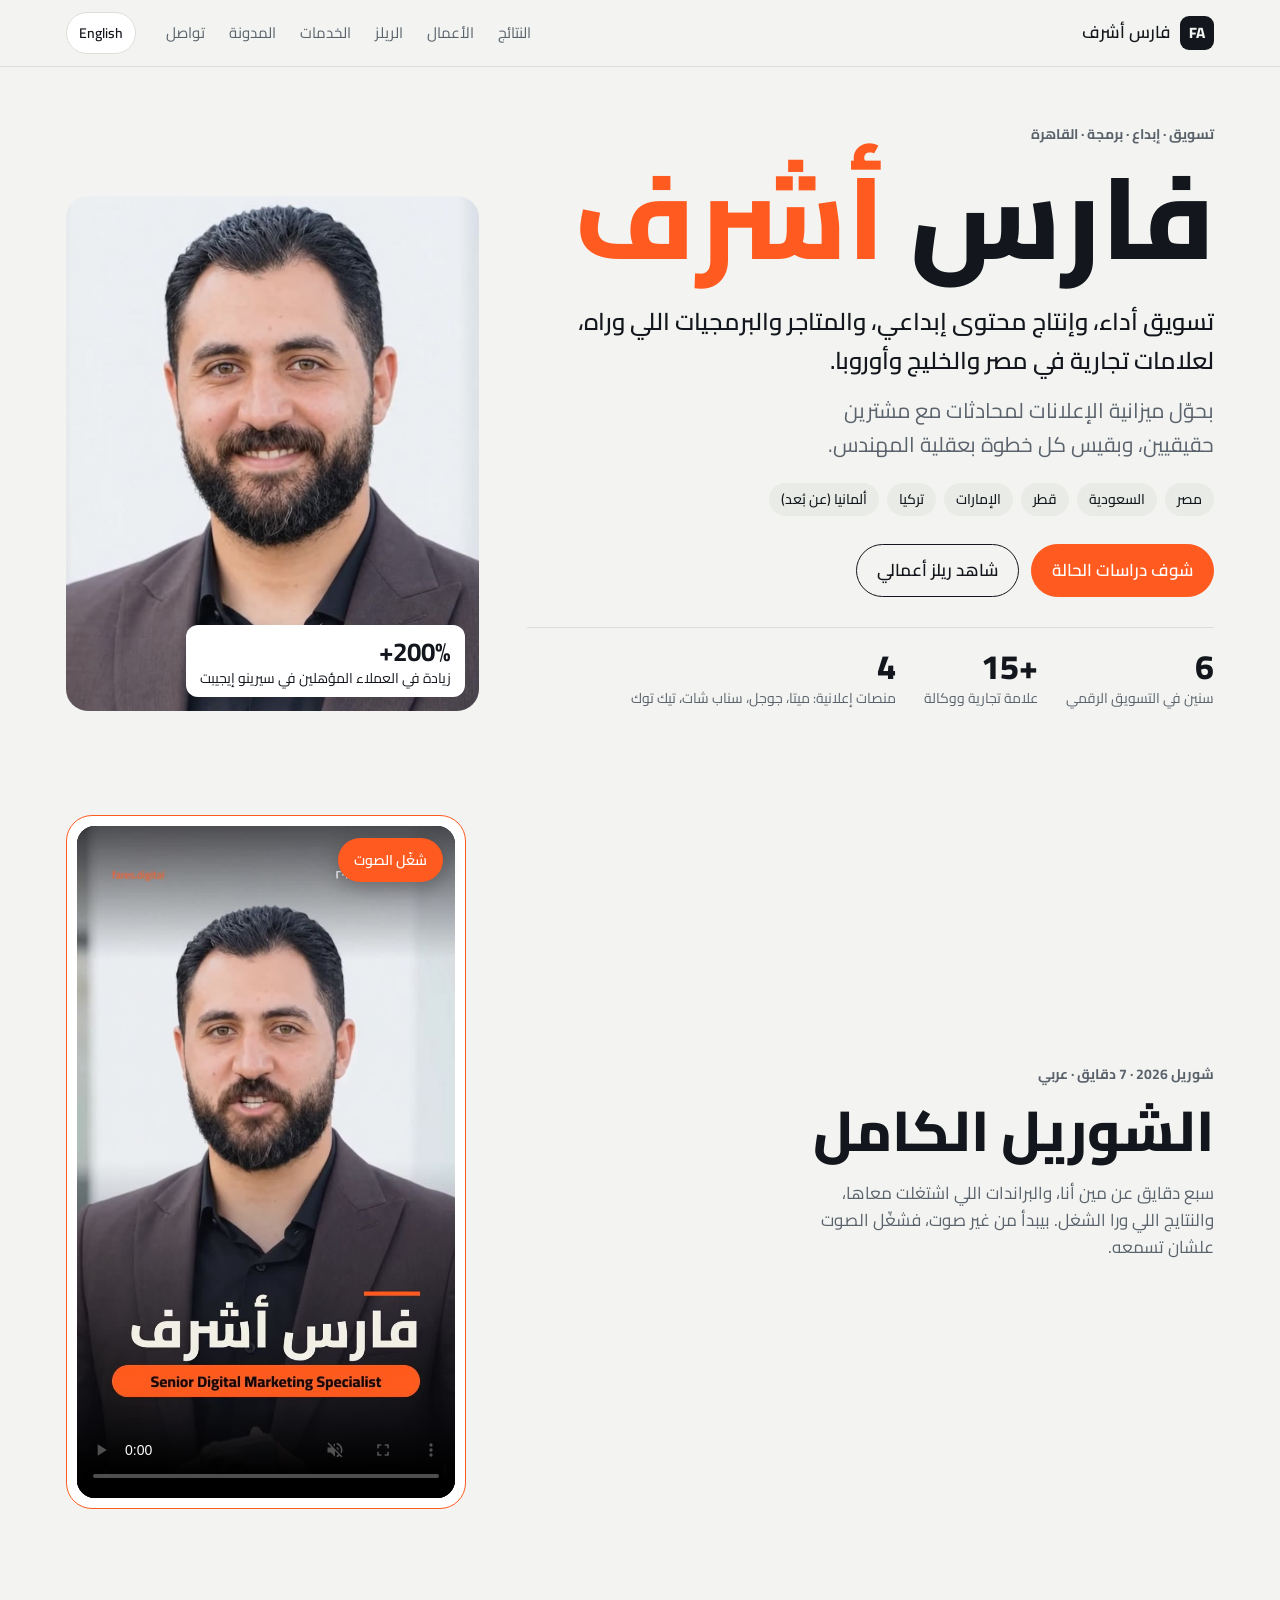
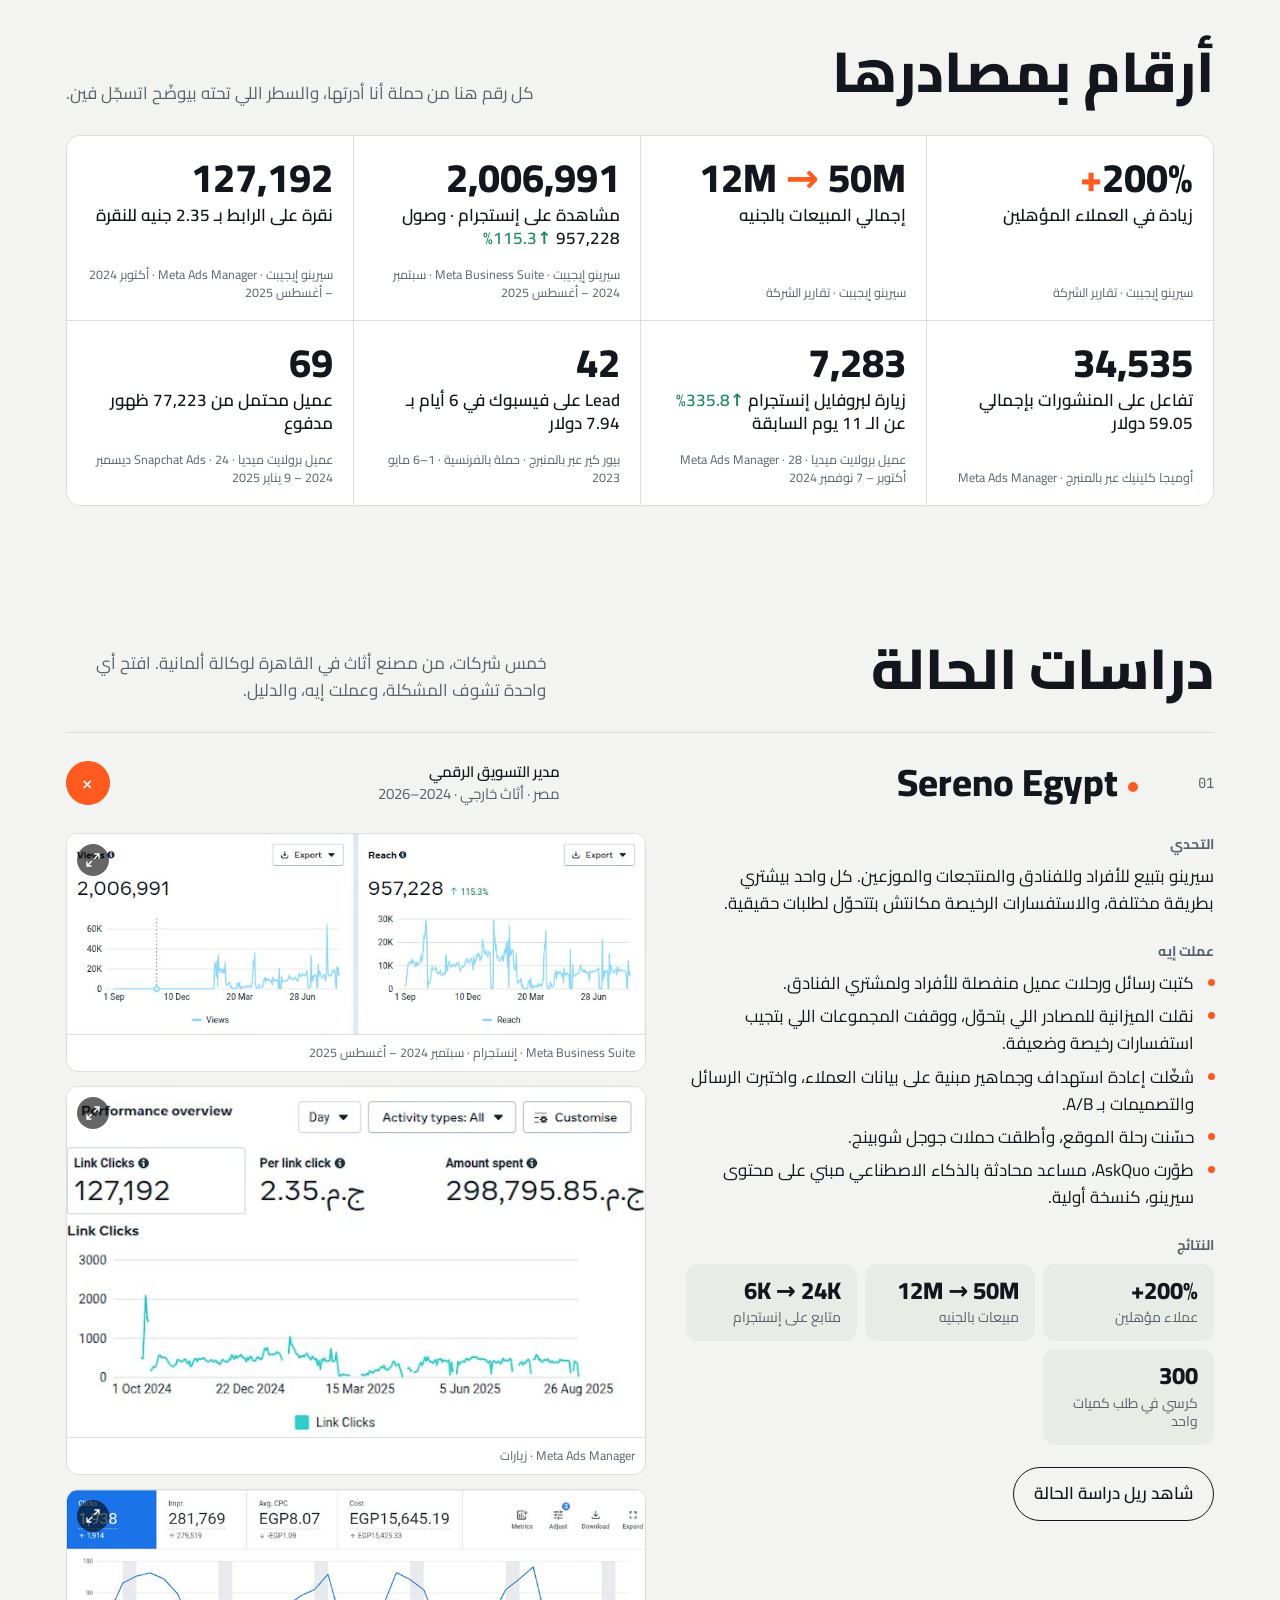
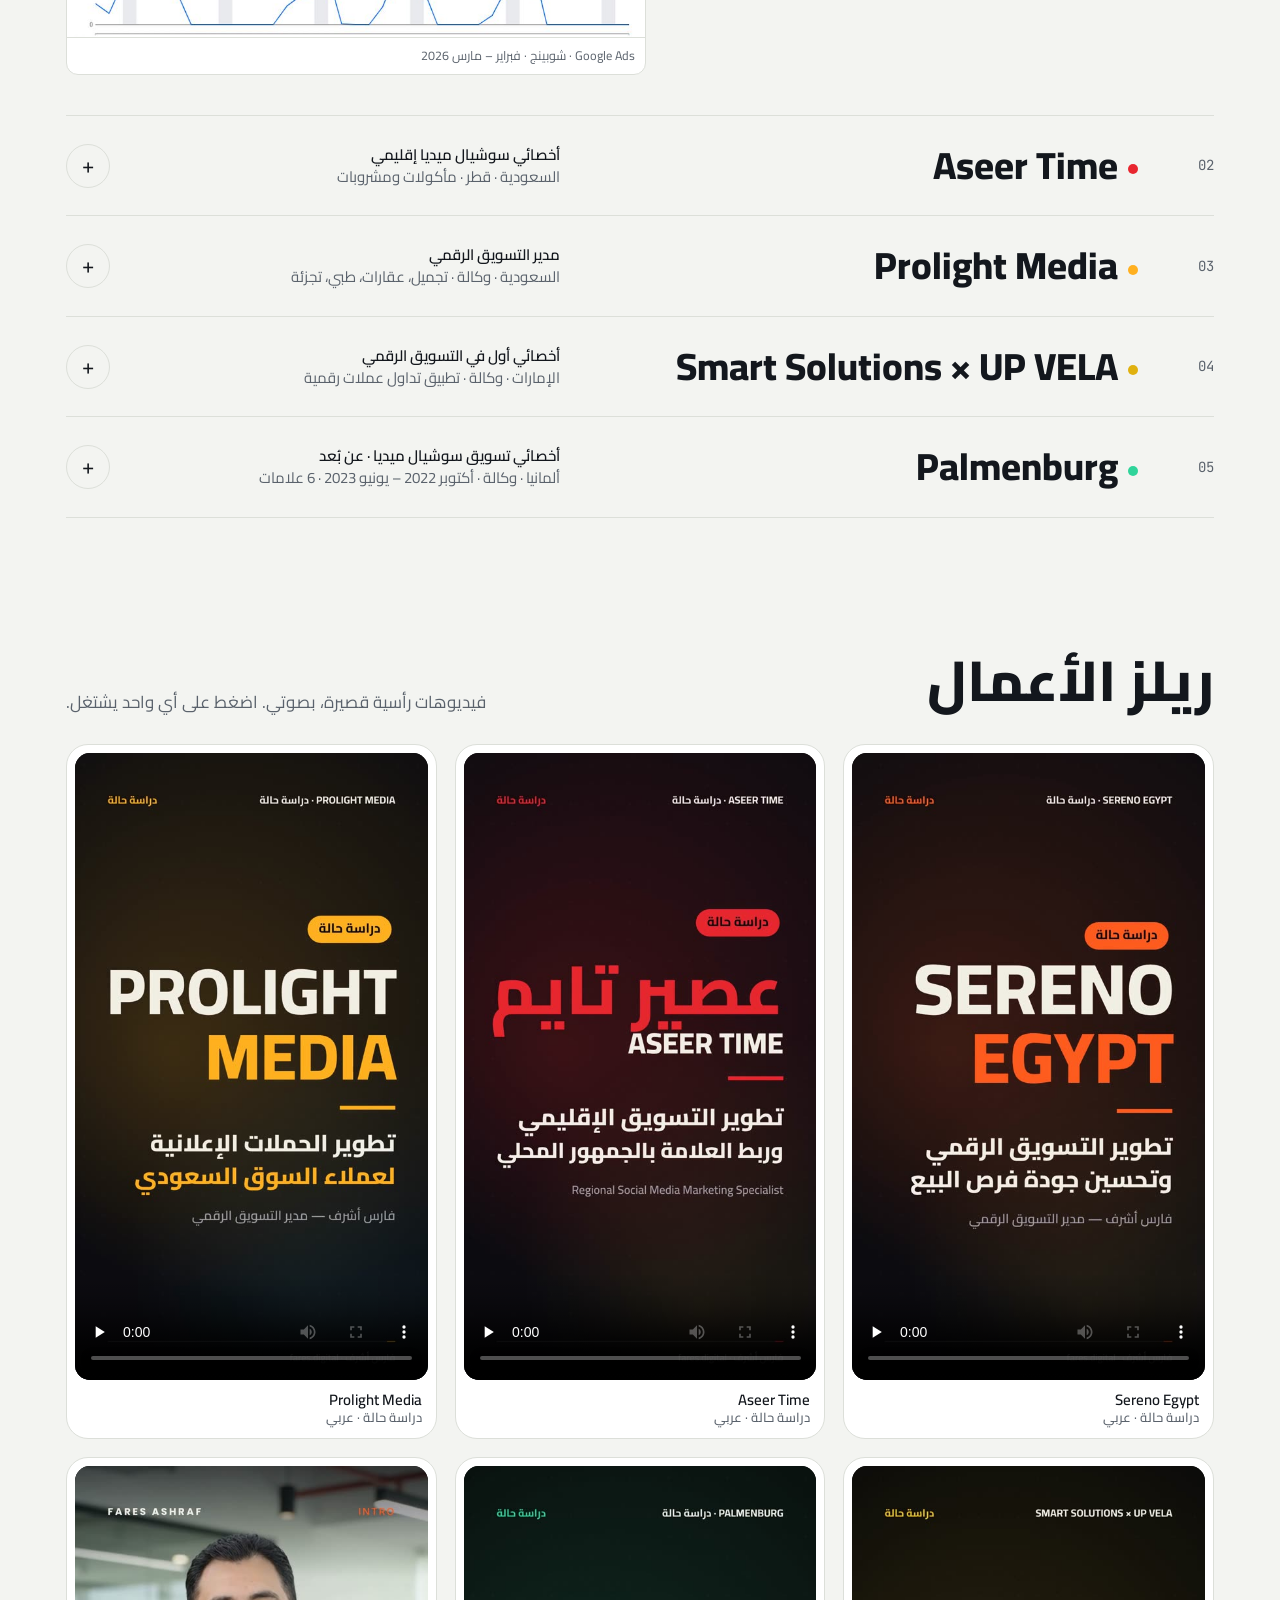
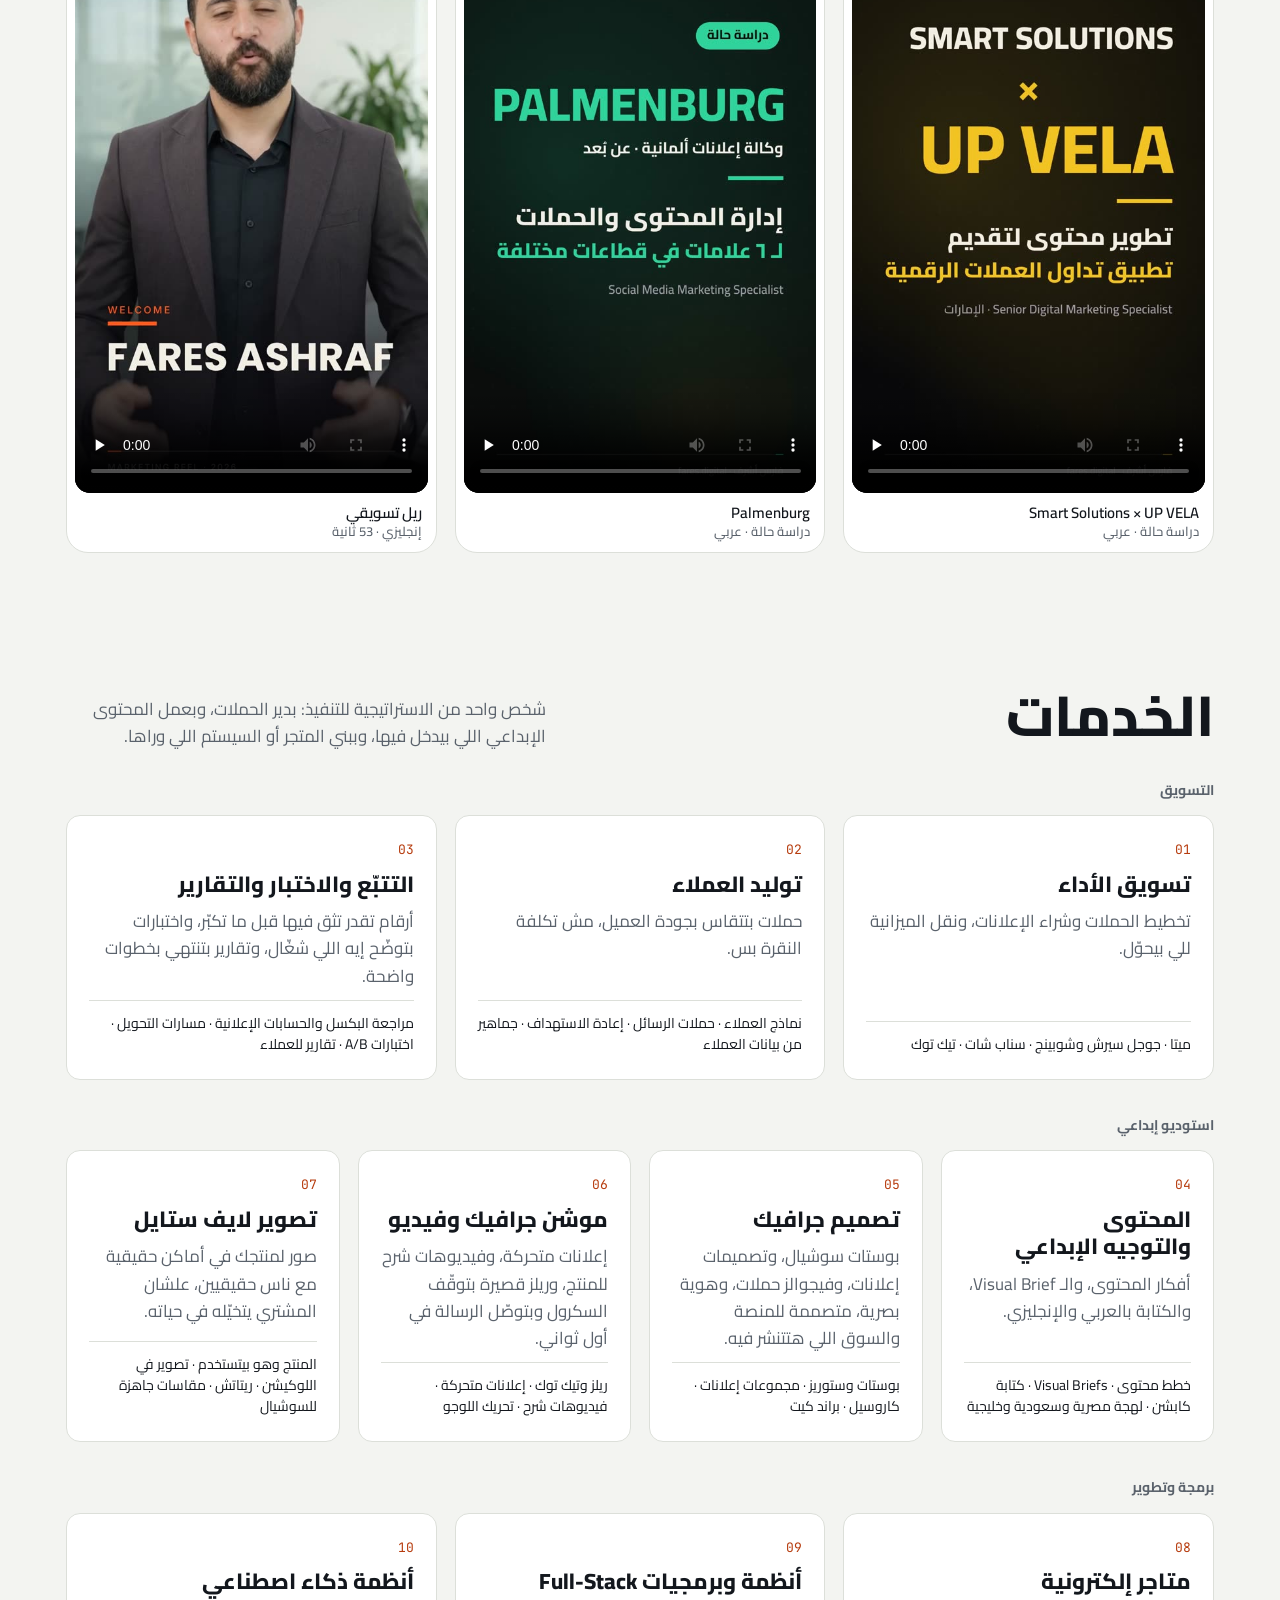
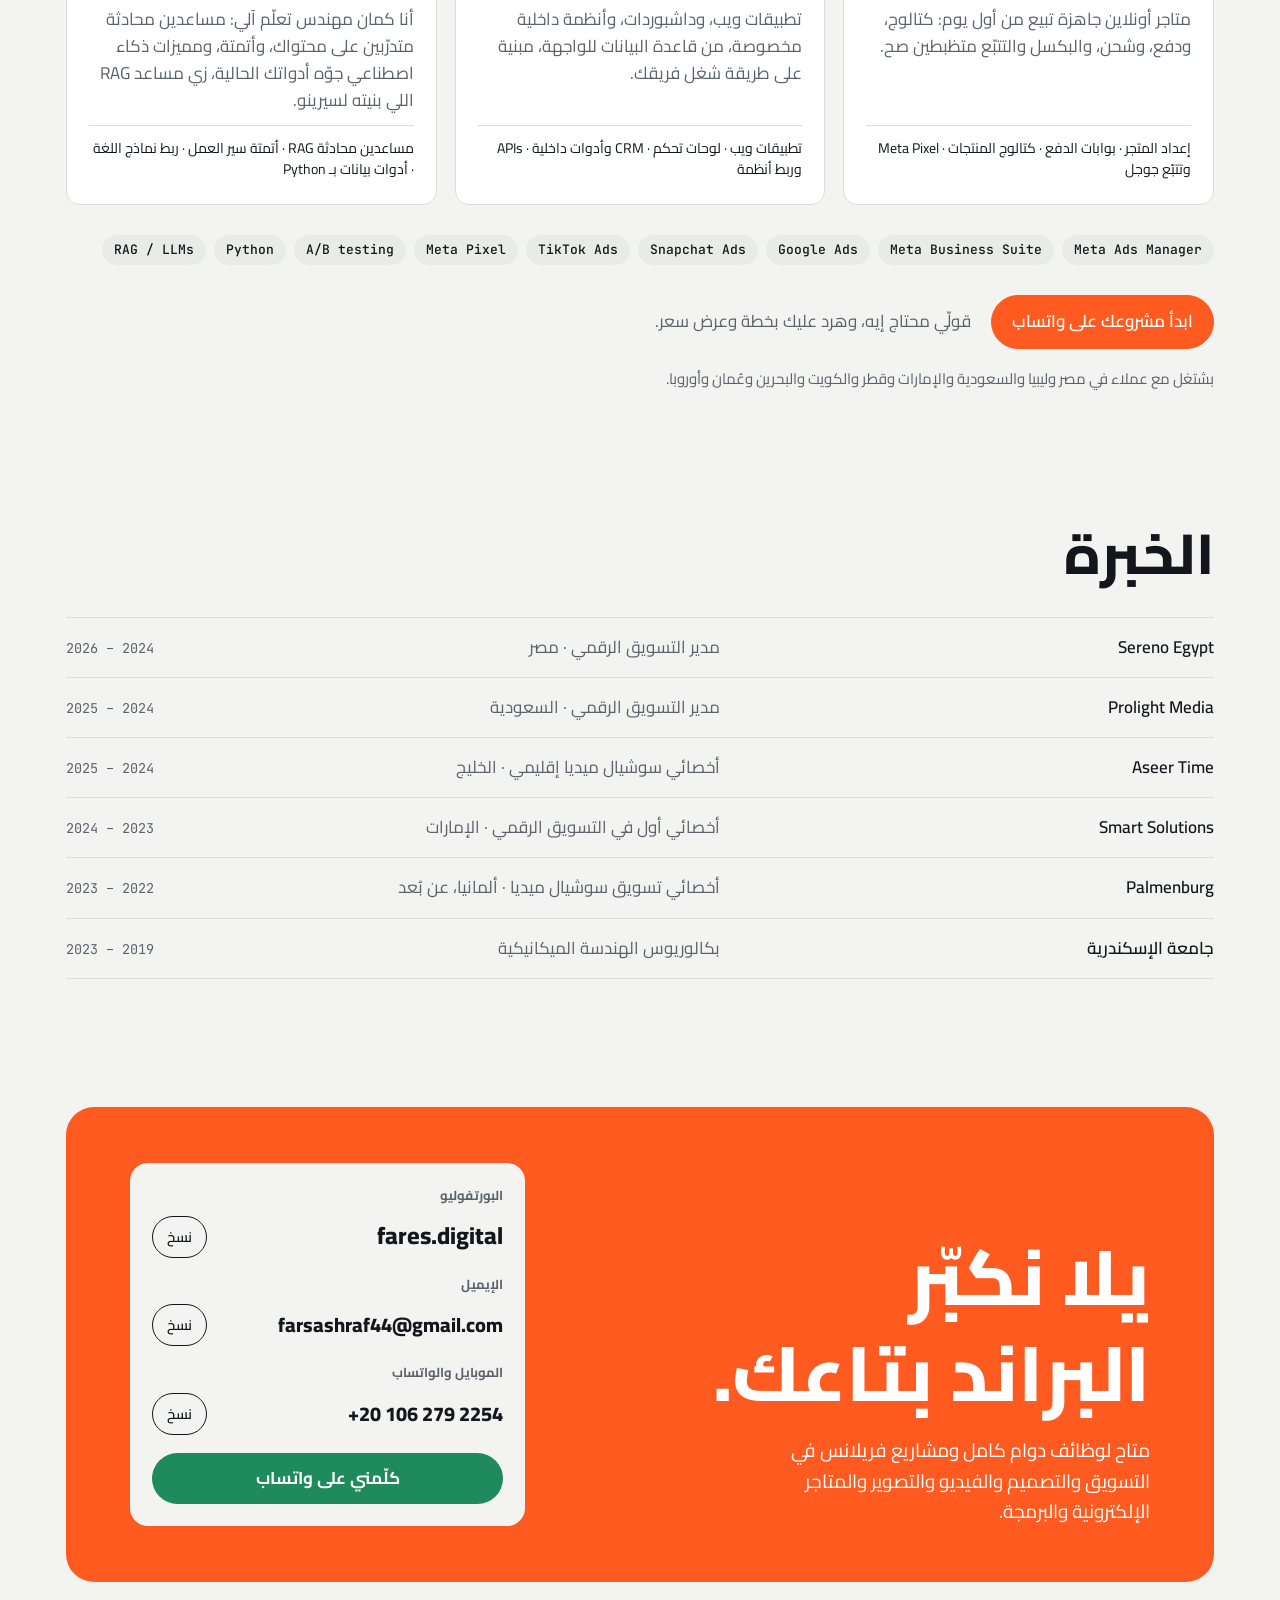
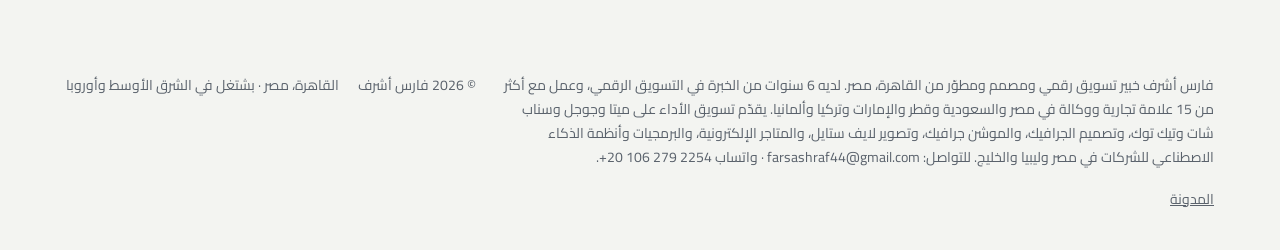
==== commit 8556c1b0: "Stack case-study screenshots in one column and open them full size on tap Co-Authored-By: Claude Opu" ====
--- a/ar/index.html
+++ b/ar/index.html
@@ -329,10 +329,17 @@
 .res>span{background:var(--chip);border-radius:12px;padding:14px 16px;display:flex;flex-direction:column;gap:4px;min-width:0}
 .res strong{font-family:var(--display);font-weight:800;font-size:24px;line-height:1.1;font-variant-numeric:tabular-nums}
 .res strong+span{font-size:14px;line-height:1.35;color:var(--muted)}
-.gallery{display:grid;grid-template-columns:repeat(2,minmax(0,1fr));gap:12px;align-content:start}
-.gallery figure{margin:0;background:var(--card);border:1px solid var(--line);border-radius:12px;overflow:hidden}
-.gallery figure.wide{grid-column:1/-1}
-.gallery img{display:block;width:100%;height:auto}
+.gallery{display:flex;flex-direction:column;gap:14px}
+.gallery figure{position:relative;margin:0;background:var(--card);border:1px solid var(--line);border-radius:12px;overflow:hidden}
+.gallery img{display:block;width:100%;height:auto;max-height:70vh;object-fit:contain;background:#fff;cursor:zoom-in;transition:opacity .2s}
+.gallery img:hover{opacity:.92}
+.gallery img:focus-visible{outline:2px solid var(--accent);outline-offset:-2px}
+.gallery figure::after{content:"";position:absolute;top:10px;inset-inline-end:10px;width:32px;height:32px;border-radius:50%;pointer-events:none;background:rgba(0,0,0,.6) url("data:image/svg+xml,%3Csvg xmlns='http://www.w3.org/2000/svg' viewBox='0 0 24 24' fill='none' stroke='white' stroke-width='2' stroke-linecap='round'%3E%3Cpath d='M15 3h6v6M9 21H3v-6M21 3l-7 7M3 21l7-7'/%3E%3C/svg%3E") center/16px no-repeat}
+.lb{border:0;padding:0;margin:auto;max-width:96vw;max-height:94vh;background:transparent;color:#fff;overflow:visible}
+.lb::backdrop{background:rgba(0,0,0,.88)}
+.lb img{display:block;max-width:96vw;max-height:84vh;width:auto;height:auto;border-radius:10px;background:#fff;margin:0 auto}
+.lb p{margin:10px 0 0;text-align:center;font-family:var(--mono);font-size:13px;color:#ddd}
+.lb button{position:fixed;top:14px;inset-inline-end:14px;width:44px;height:44px;border-radius:50%;border:1px solid rgba(255,255,255,.4);background:rgba(0,0,0,.6);color:#fff;font-size:24px;line-height:1;cursor:pointer}
 .gallery figcaption{font-family:var(--mono);font-size:11.5px;color:var(--muted);padding:8px 10px;border-top:1px solid var(--line)}
 html[lang="ar"] .gallery figcaption{font-family:var(--body);font-size:12.5px}
 .reelbtn{margin-top:22px}
@@ -733,7 +740,19 @@
   <a href="blog/">المدونة</a>
 </footer>
 
+<dialog class="lb" id="lb"><button type="button" id="lbx" aria-label="Close">×</button><img id="lbi" alt=""><p id="lbc"></p></dialog>
 <script>
+// Tap a case-study screenshot to see it full size.
+(()=>{const lb=document.getElementById('lb'),li=document.getElementById('lbi'),lc=document.getElementById('lbc'),lx=document.getElementById('lbx');
+  if(document.documentElement.lang==='ar')lx.setAttribute('aria-label','إغلاق');
+  const open=img=>{li.src=img.currentSrc||img.src;li.alt=img.alt;const c=img.closest('figure').querySelector('figcaption');lc.textContent=c?c.textContent:'';lb.showModal?lb.showModal():lb.setAttribute('open','')};
+  const close=()=>{lb.close?lb.close():lb.removeAttribute('open')};
+  document.querySelectorAll('.gallery img').forEach(img=>{img.tabIndex=0;img.setAttribute('role','button');
+    img.addEventListener('click',()=>open(img));
+    img.addEventListener('keydown',e=>{if(e.key==='Enter'||e.key===' '){e.preventDefault();open(img)}})});
+  lx.addEventListener('click',close);
+  lb.addEventListener('click',e=>{if(e.target===lb||e.target===li)close()});
+})();
 document.querySelectorAll('.reelbtn').forEach(a=>a.addEventListener('click',()=>{const v=document.querySelector(a.getAttribute('href')+' video'); if(v){setTimeout(()=>{v.play().catch(()=>{})},500)}}));
 // Only one video plays at a time.
 const vids=[...document.querySelectorAll('video')];
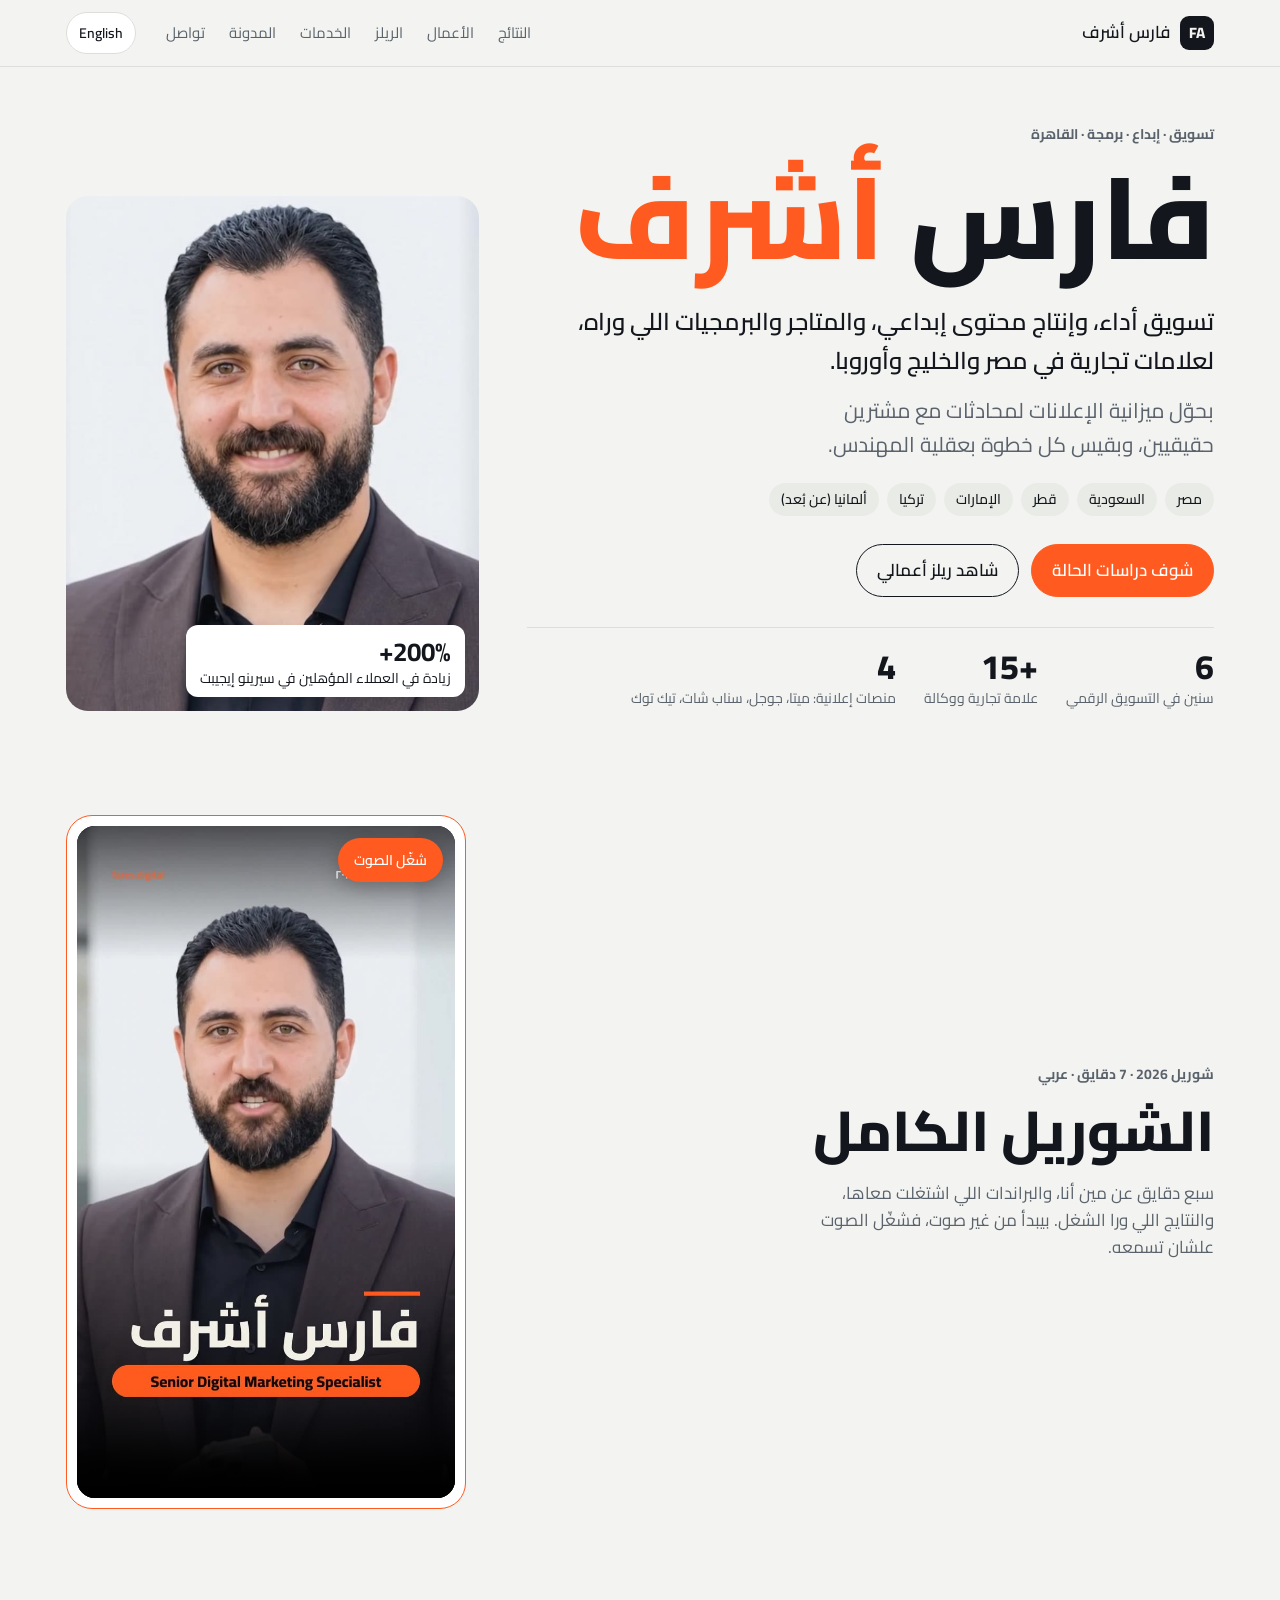
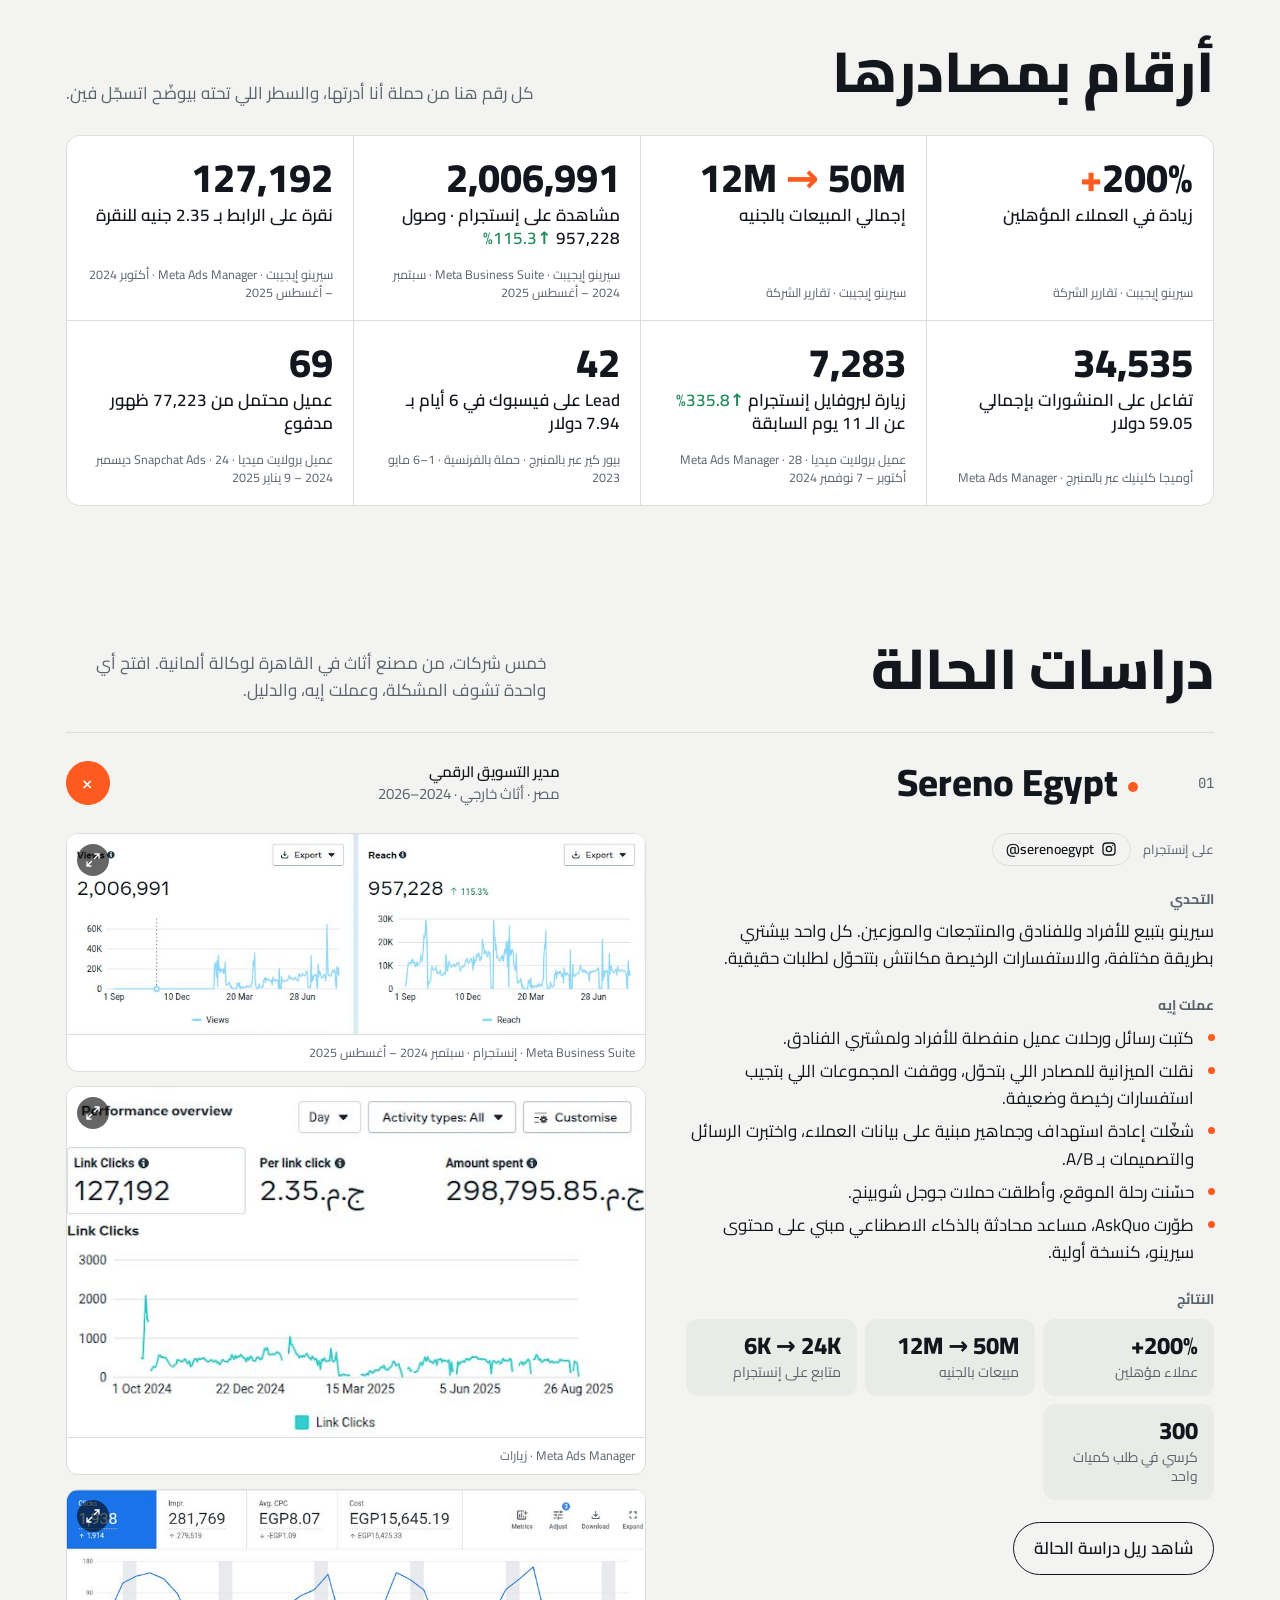
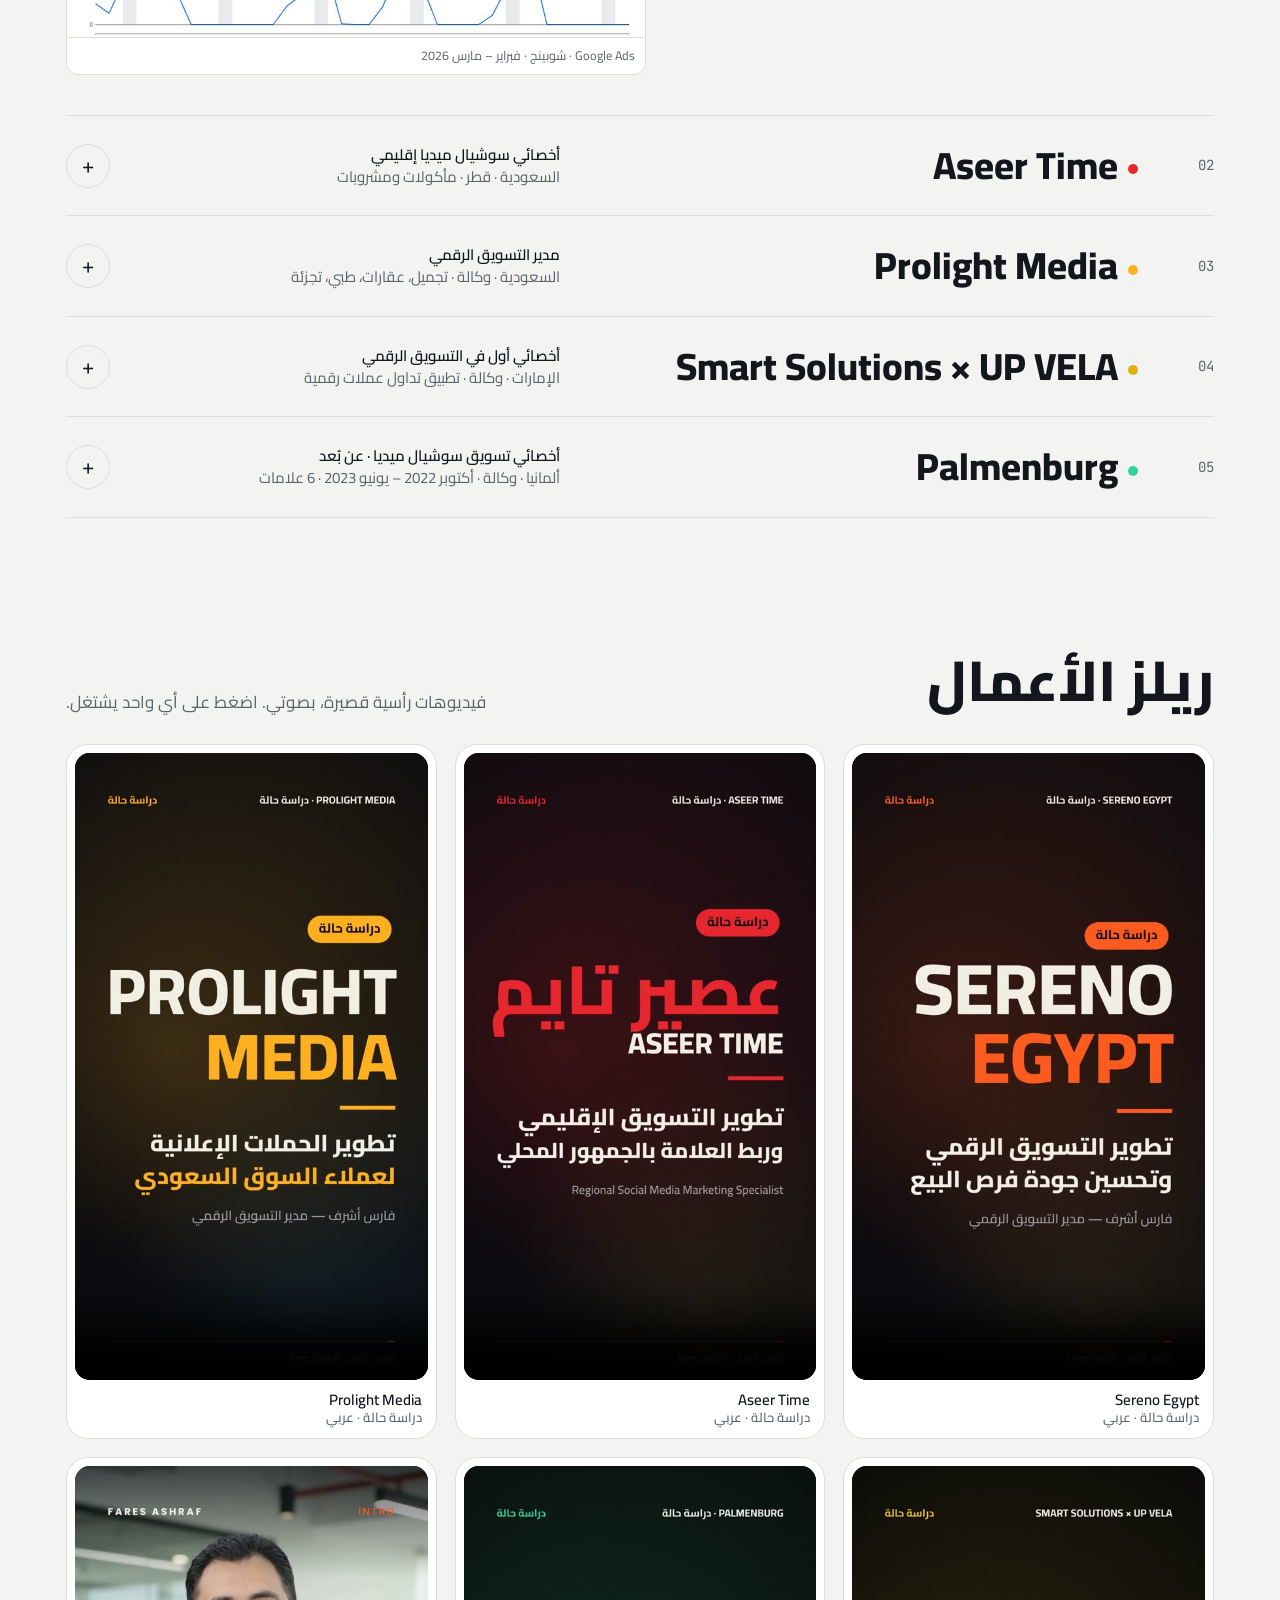
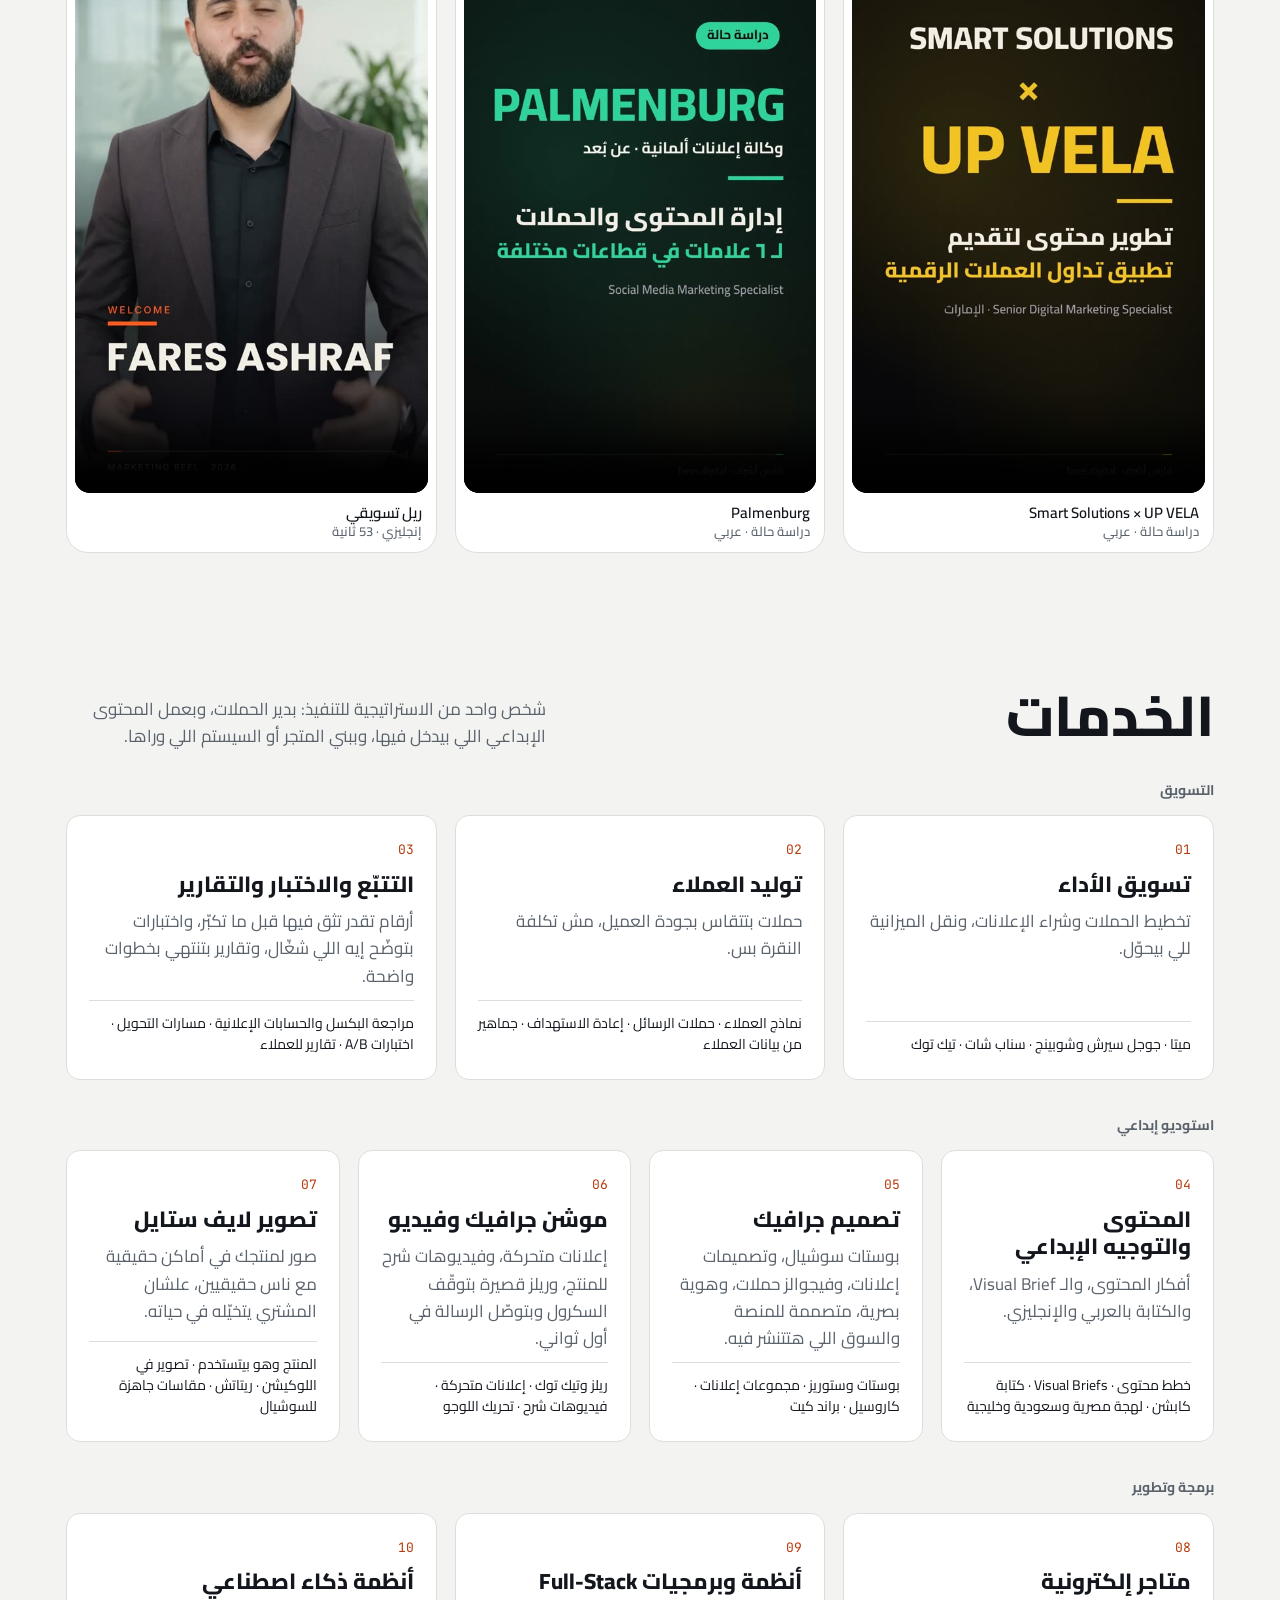
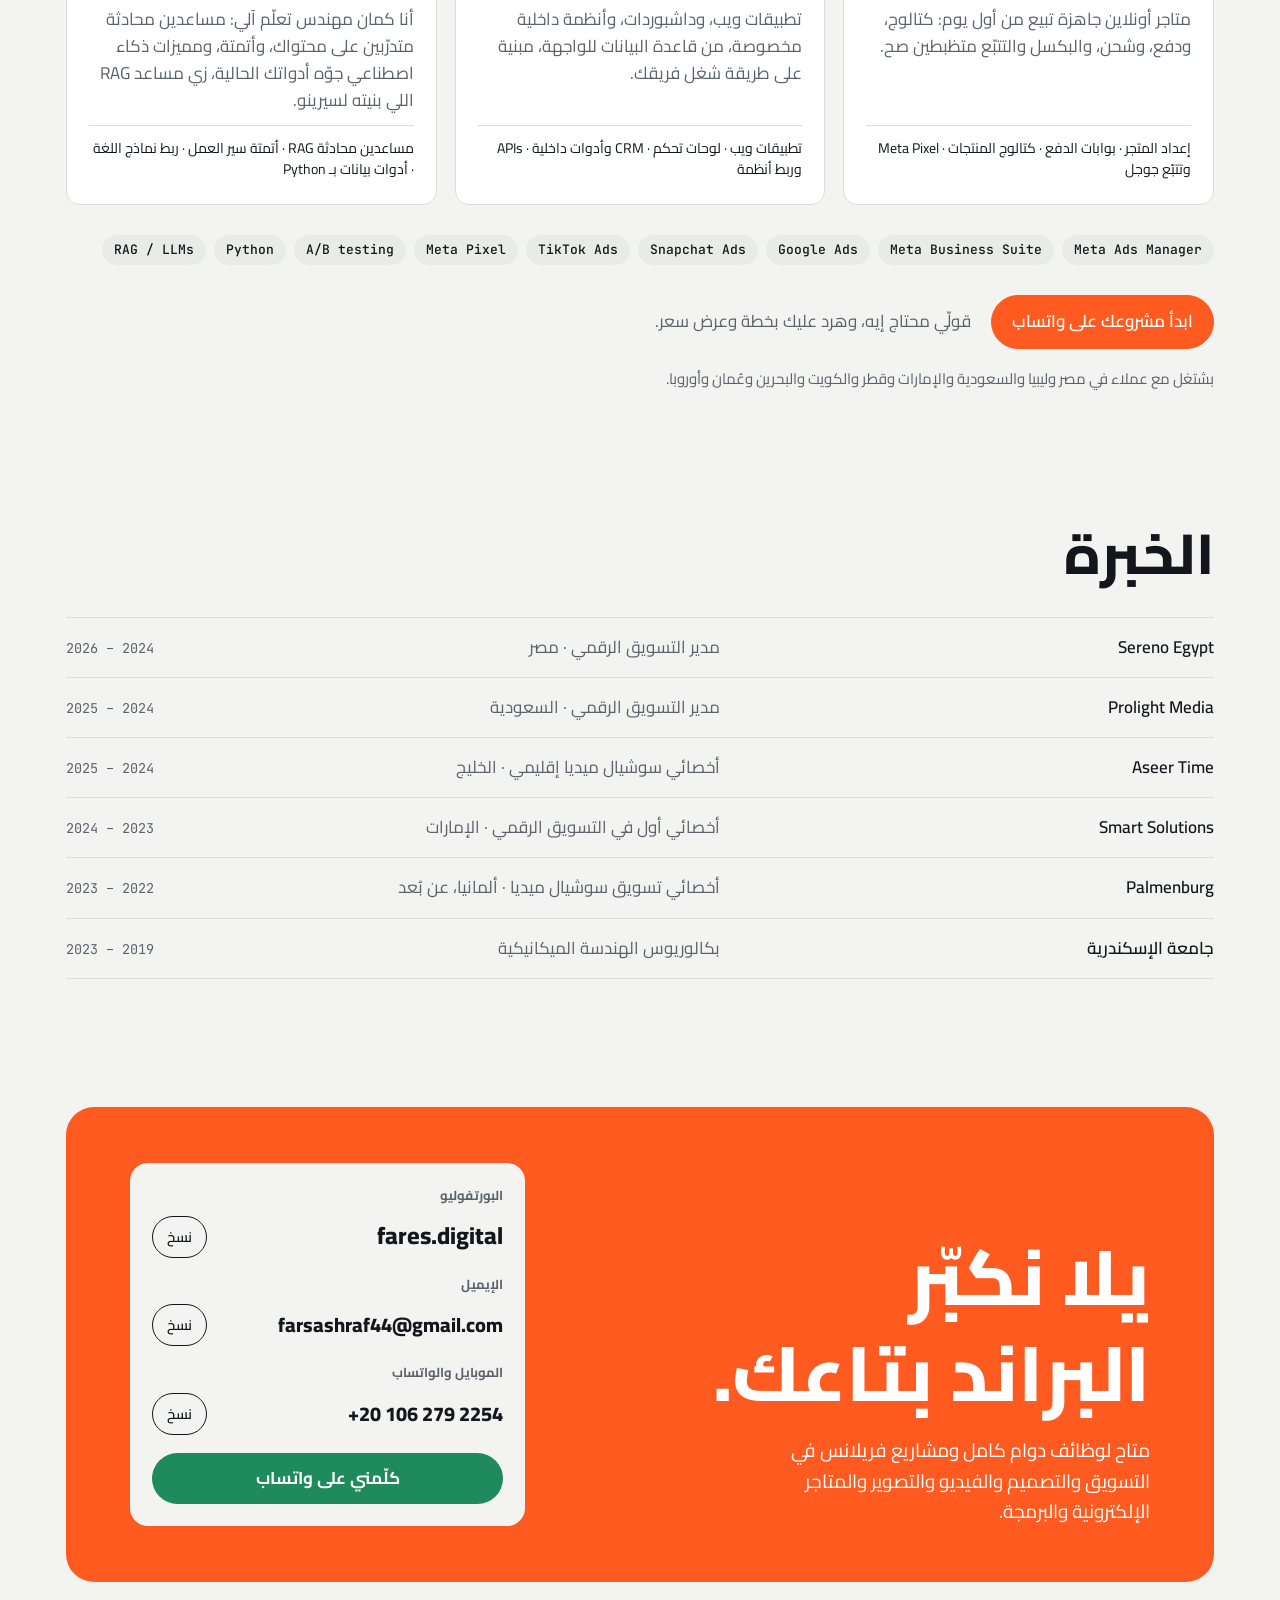
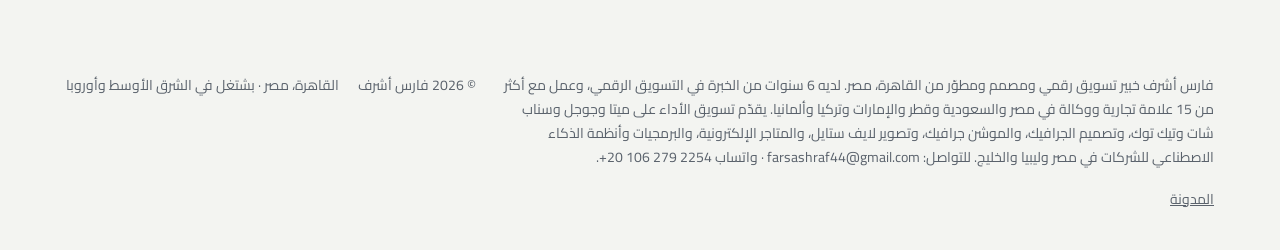
==== commit a82dd10f: "Add Instagram links to the case studies Co-Authored-By: Claude Opus 5.5 <noreply@anthropic.com> Clau" ====
--- a/ar/index.html
+++ b/ar/index.html
@@ -325,6 +325,11 @@
 .body h4:first-child{margin-top:0}
 .body ul{margin:0;padding-inline-start:20px;display:grid;gap:6px}
 .body li::marker{color:var(--accent)}
+.ig{display:flex;flex-wrap:wrap;align-items:center;gap:8px;margin:0 0 22px}
+.ig-l{font-family:var(--mono);font-size:12px;color:var(--muted);margin-inline-end:4px}
+html[lang="ar"] .ig-l{font-family:var(--body);font-size:13px}
+.ig a{display:inline-flex;align-items:center;gap:7px;padding:7px 13px;border:1px solid var(--line);border-radius:999px;color:var(--ink);text-decoration:none;font-size:14px;font-weight:600;line-height:1.2;transition:border-color .2s,color .2s}
+.ig a:hover,.ig a:focus-visible{border-color:var(--accent);color:var(--accent)}
 .res{display:grid;grid-template-columns:repeat(auto-fill,minmax(160px,1fr));gap:8px}
 .res>span{background:var(--chip);border-radius:12px;padding:14px 16px;display:flex;flex-direction:column;gap:4px;min-width:0}
 .res strong{font-family:var(--display);font-weight:800;font-size:24px;line-height:1.1;font-variant-numeric:tabular-nums}
@@ -500,6 +505,7 @@
         <summary><span class="no">01</span><h3><span class="dot" style="background:#FF5A1F"></span>Sereno Egypt</h3><div class="meta"><b data-i18n="c1r">مدير التسويق الرقمي</b><span data-i18n="c1m">مصر · أثاث خارجي · 2024–2026</span></div><span class="open" aria-hidden="true">+</span></summary>
         <div class="body">
           <div>
+            <p class="ig"><span class="ig-l" data-i18n="ig_lbl">على إنستجرام</span><a href="https://www.instagram.com/serenoegypt/" target="_blank" rel="noopener"><svg viewBox="0 0 24 24" width="16" height="16" fill="none" stroke="currentColor" stroke-width="2" aria-hidden="true"><rect x="3" y="3" width="18" height="18" rx="5"/><circle cx="12" cy="12" r="4"/><circle cx="17.5" cy="6.5" r="1" fill="currentColor" stroke="none"/></svg><bdi dir="ltr">@serenoegypt</bdi></a></p>
             <h4 data-i18n="lbl_ch">التحدي</h4>
             <p data-i18n="c1ch">سيرينو بتبيع للأفراد وللفنادق والمنتجعات والموزعين. كل واحد بيشتري بطريقة مختلفة، والاستفسارات الرخيصة مكانتش بتتحوّل لطلبات حقيقية.</p>
             <h4 data-i18n="lbl_do">عملت إيه</h4>
@@ -531,6 +537,7 @@
         <summary><span class="no">02</span><h3><span class="dot" style="background:#E8262F"></span>Aseer Time</h3><div class="meta"><b data-i18n="c2r">أخصائي سوشيال ميديا إقليمي</b><span data-i18n="c2m">السعودية · قطر · مأكولات ومشروبات</span></div><span class="open" aria-hidden="true">+</span></summary>
         <div class="body">
           <div>
+            <p class="ig"><span class="ig-l" data-i18n="ig_lbl">على إنستجرام</span><a href="https://www.instagram.com/39ertime/" target="_blank" rel="noopener"><svg viewBox="0 0 24 24" width="16" height="16" fill="none" stroke="currentColor" stroke-width="2" aria-hidden="true"><rect x="3" y="3" width="18" height="18" rx="5"/><circle cx="12" cy="12" r="4"/><circle cx="17.5" cy="6.5" r="1" fill="currentColor" stroke="none"/></svg><bdi dir="ltr">@39ertime</bdi></a></p>
             <h4 data-i18n="lbl_ch">التحدي</h4>
             <p data-i18n="c2ch">علامة عصائر وحلويات واحدة، وأسواق كتير. كل جمهور محتاج يسمع العلامة بلهجته وفي مناسباته.</p>
             <h4 data-i18n="lbl_do">عملت إيه</h4>
@@ -587,6 +594,7 @@
         <summary><span class="no">04</span><h3><span class="dot" style="background:#E0B10F"></span>Smart Solutions × UP VELA</h3><div class="meta"><b data-i18n="c4r">أخصائي أول في التسويق الرقمي</b><span data-i18n="c4m">الإمارات · وكالة · تطبيق تداول عملات رقمية</span></div><span class="open" aria-hidden="true">+</span></summary>
         <div class="body">
           <div>
+            <p class="ig"><span class="ig-l" data-i18n="ig_lbl">على إنستجرام</span><a href="https://www.instagram.com/reel/C0oogJBC9-1/" target="_blank" rel="noopener"><svg viewBox="0 0 24 24" width="16" height="16" fill="none" stroke="currentColor" stroke-width="2" aria-hidden="true"><rect x="3" y="3" width="18" height="18" rx="5"/><circle cx="12" cy="12" r="4"/><circle cx="17.5" cy="6.5" r="1" fill="currentColor" stroke="none"/></svg><span>UP VELA</span></a></p>
             <h4 data-i18n="lbl_ch">التحدي</h4>
             <p data-i18n="c4ch">منتج تقني فيه أجزاء كتير محتاجة شرح: بوتات التداول، والعملات المتاحة، وباقات الاشتراك، وكل ده على السوشيال ميديا.</p>
             <h4 data-i18n="lbl_do">عملت إيه</h4>
@@ -610,6 +618,7 @@
         <summary><span class="no">05</span><h3><span class="dot" style="background:#2FD49A"></span>Palmenburg</h3><div class="meta"><b data-i18n="c5r">أخصائي تسويق سوشيال ميديا · عن بُعد</b><span data-i18n="c5m">ألمانيا · وكالة · أكتوبر 2022 – يونيو 2023 · 6 علامات</span></div><span class="open" aria-hidden="true">+</span></summary>
         <div class="body">
           <div>
+            <p class="ig"><span class="ig-l" data-i18n="ig_lbl">على إنستجرام</span><a href="https://www.instagram.com/p/CsHLSNnIaLv/" target="_blank" rel="noopener"><svg viewBox="0 0 24 24" width="16" height="16" fill="none" stroke="currentColor" stroke-width="2" aria-hidden="true"><rect x="3" y="3" width="18" height="18" rx="5"/><circle cx="12" cy="12" r="4"/><circle cx="17.5" cy="6.5" r="1" fill="currentColor" stroke="none"/></svg><span>Pure Care</span></a><a href="https://www.instagram.com/p/CpKwy0uo43m/" target="_blank" rel="noopener"><svg viewBox="0 0 24 24" width="16" height="16" fill="none" stroke="currentColor" stroke-width="2" aria-hidden="true"><rect x="3" y="3" width="18" height="18" rx="5"/><circle cx="12" cy="12" r="4"/><circle cx="17.5" cy="6.5" r="1" fill="currentColor" stroke="none"/></svg><span>Omega Clinic</span></a><a href="https://www.instagram.com/p/Cpz-g1HIpSl/" target="_blank" rel="noopener"><svg viewBox="0 0 24 24" width="16" height="16" fill="none" stroke="currentColor" stroke-width="2" aria-hidden="true"><rect x="3" y="3" width="18" height="18" rx="5"/><circle cx="12" cy="12" r="4"/><circle cx="17.5" cy="6.5" r="1" fill="currentColor" stroke="none"/></svg><span>Purity Perfumes</span></a><a href="https://www.instagram.com/p/CtcJhJ9IpSu/" target="_blank" rel="noopener"><svg viewBox="0 0 24 24" width="16" height="16" fill="none" stroke="currentColor" stroke-width="2" aria-hidden="true"><rect x="3" y="3" width="18" height="18" rx="5"/><circle cx="12" cy="12" r="4"/><circle cx="17.5" cy="6.5" r="1" fill="currentColor" stroke="none"/></svg><span>Skilled Center</span></a></p>
             <h4 data-i18n="lbl_ch">التحدي</h4>
             <p data-i18n="c5ch">ست عملاء في ست قطاعات: عيادتين، ومركز لغات، وبيت عطور، ومحل حلويات، وبرنامج أطفال. كل واحد محتاج صوت وهدف مختلف.</p>
             <h4 data-i18n="lbl_do">عملت إيه</h4>
